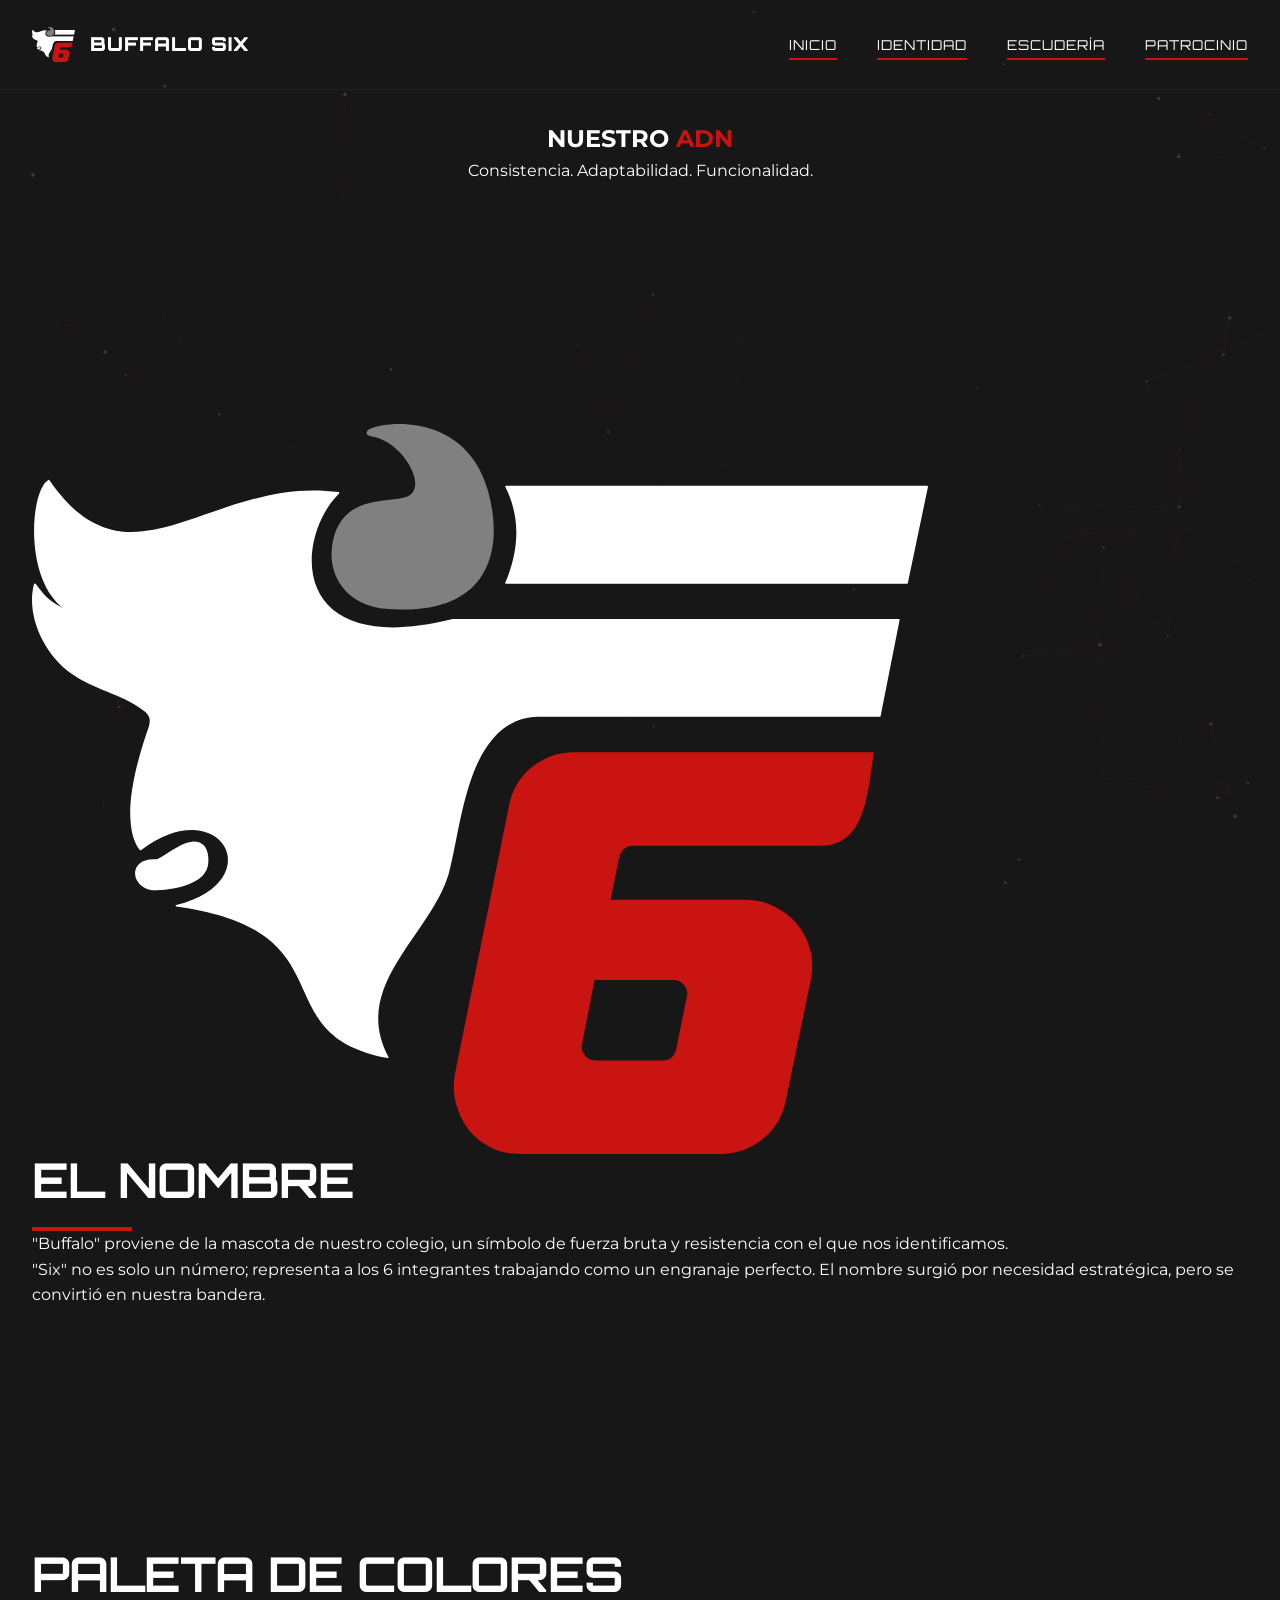
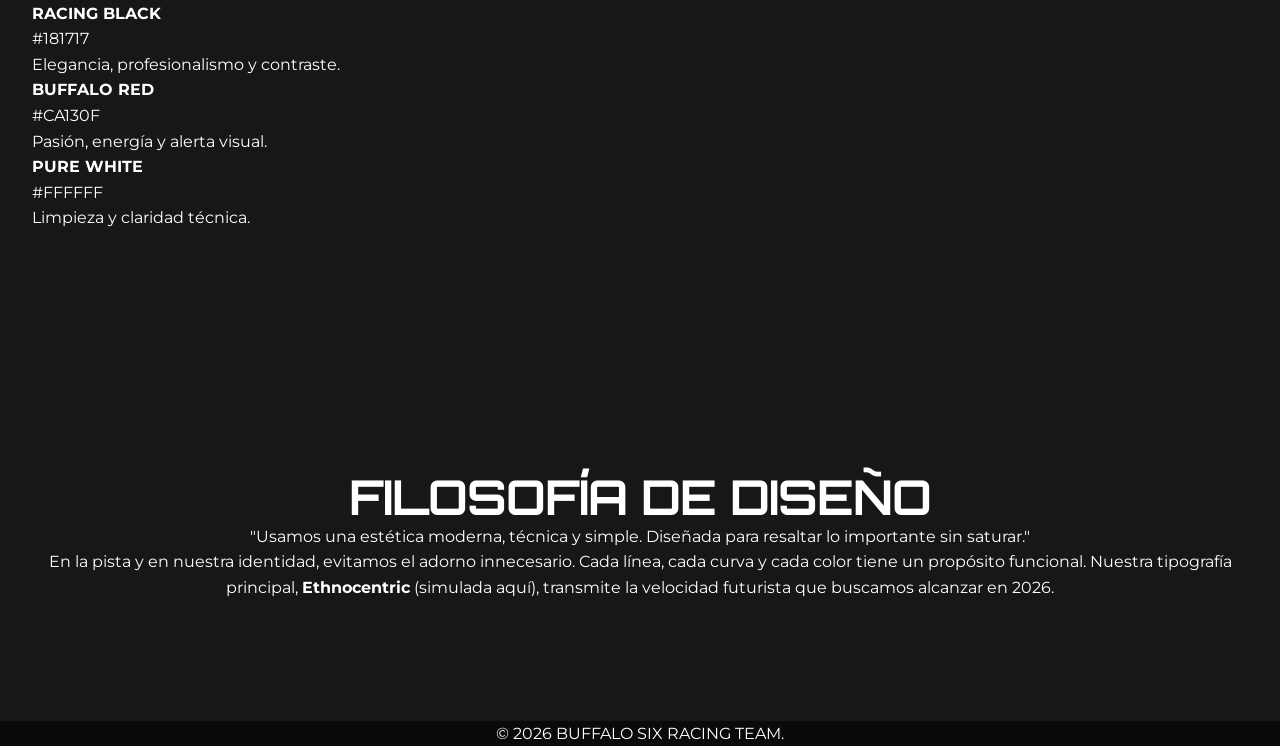
==== identity.html @ 0b45750f "Create identity.html for Buffalo Six team page Add identity.html with layout and content for the Buf" ====
<!DOCTYPE html>
<html lang="es">
<head>
    <meta charset="UTF-8">
    <meta name="viewport" content="width=device-width, initial-scale=1.0, maximum-scale=5.0, user-scalable=yes">
    <meta http-equiv="X-UA-Compatible" content="IE=edge">
    <title>Identidad | Buffalo Six</title>
    <link rel="icon" type="image/svg+xml" href="Logo B6 Blanco Sin Fondo.svg">
    <link href="https://fonts.googleapis.com/css2?family=Montserrat:wght@300;400;600;700&family=Orbitron:wght@400;700;900&display=swap" rel="stylesheet">
    <link rel="stylesheet" href="style.css">
</head>
<body class="subpage">

    <canvas id="bg-canvas"></canvas>
    <div class="global-overlay"></div>

    <nav class="navbar" id="navbar">
        <div class="container nav-container">
            <a href="index.html" class="brand-logo">
                <img src="Logo B6 Blanco Sin Fondo.svg" alt="Logo" class="nav-img">
                <span class="brand-text">BUFFALO SIX</span>
            </a>
            <div class="nav-right">
                <ul class="nav-menu">
                    <li class="nav-item"><a href="index.html" class="nav-link">INICIO</a></li>
                    <li class="nav-item"><a href="identity.html" class="nav-link active">IDENTIDAD</a></li>
                    <li class="nav-item"><a href="index.html#team" class="nav-link">ESCUDERÍA</a></li>
                    <li class="nav-item"><a href="index.html#sponsors" class="nav-link">PATROCINIO</a></li>
                </ul>
                <div class="hamburger" id="hamburger">
                    <span class="line line-1"></span>
                    <span class="line line-2"></span>
                    <span class="line line-3"></span>
                </div>
            </div>
        </div>
    </nav>
    
    <!-- Mobile Menu duplicate for subpage -->
    <div class="mobile-nav-overlay" id="mobile-nav">
        <div class="mobile-nav-content">
            <a href="index.html" class="mobile-link">INICIO</a>
            <a href="identity.html" class="mobile-link">IDENTIDAD</a>
            <a href="index.html#team" class="mobile-link">ESCUDERÍA</a>
        </div>
        <div class="mobile-nav-bg"></div>
    </div>

    <main>
        <section class="section header-subpage">
            <div class="container center">
                <h1 class="page-title" data-reveal="fade-down">NUESTRO <span class="text-red">ADN</span></h1>
                <p class="page-subtitle" data-reveal="fade-up">Consistencia. Adaptabilidad. Funcionalidad.</p>
            </div>
        </section>

        <section class="section">
            <div class="container">
                <div class="split-layout reverse-mobile">
                    <div class="visual-col center-content" data-reveal="zoom-in">
                        <img src="Logo B6 Blanco Sin Fondo.svg" alt="Logo Big" class="identity-hero-logo">
                    </div>
                    <div class="text-col" data-reveal="fade-left">
                        <h2 class="section-title">EL NOMBRE</h2>
                        <div class="title-bar"></div>
                        <p>"Buffalo" proviene de la mascota de nuestro colegio, un símbolo de fuerza bruta y resistencia con el que nos identificamos.</p>
                        <p>"Six" no es solo un número; representa a los 6 integrantes trabajando como un engranaje perfecto. El nombre surgió por necesidad estratégica, pero se convirtió en nuestra bandera.</p>
                    </div>
                </div>
            </div>
        </section>

        <section class="section color-section">
            <div class="container">
                <h2 class="section-title center" data-reveal="fade-up">PALETA DE COLORES</h2>
                <div class="color-grid">
                    <div class="color-card black" data-reveal="fade-up">
                        <div class="color-swatch" style="background: #181717;"></div>
                        <div class="color-info">
                            <h4>RACING BLACK</h4>
                            <span>#181717</span>
                            <p>Elegancia, profesionalismo y contraste.</p>
                        </div>
                    </div>
                    <div class="color-card red" data-reveal="fade-up" data-delay="100">
                        <div class="color-swatch" style="background: #CA130F;"></div>
                        <div class="color-info">
                            <h4>BUFFALO RED</h4>
                            <span>#CA130F</span>
                            <p>Pasión, energía y alerta visual.</p>
                        </div>
                    </div>
                    <div class="color-card white" data-reveal="fade-up" data-delay="200">
                        <div class="color-swatch" style="background: #FFFFFF;"></div>
                        <div class="color-info">
                            <h4>PURE WHITE</h4>
                            <span>#FFFFFF</span>
                            <p>Limpieza y claridad técnica.</p>
                        </div>
                    </div>
                </div>
            </div>
        </section>

        <section class="section philosophy-section">
            <div class="container center">
                <h2 class="section-title">FILOSOFÍA DE DISEÑO</h2>
                <div class="philosophy-box" data-reveal="fade-up">
                    <p class="quote">"Usamos una estética moderna, técnica y simple. Diseñada para resaltar lo importante sin saturar."</p>
                    <p>En la pista y en nuestra identidad, evitamos el adorno innecesario. Cada línea, cada curva y cada color tiene un propósito funcional. Nuestra tipografía principal, <strong>Ethnocentric</strong> (simulada aquí), transmite la velocidad futurista que buscamos alcanzar en 2026.</p>
                </div>
            </div>
        </section>

        <footer class="footer">
            <div class="container center">
                <p class="copyright">&copy; 2026 BUFFALO SIX RACING TEAM.</p>
            </div>
        </footer>
    </main>
    <script src="script.js"></script>
</body>
</html>
---- style.css ----
/* ==========================================================================
   1. VARIABLES & CONFIGURACIÓN
   ========================================================================== */
:root {
    /* Paleta de Colores Oficial Buffalo Six */
    --color-black: #181717;      /* Racing Black */
    --color-red: #CA130F;        /* Buffalo Red */
    --color-white: #FFFFFF;      /* White */
    --color-light-gray: #CCCCCC; /* Light Gray */
    --color-mid-gray: #808080;   /* Gray */
    --color-dark-gray: #373737;  /* Dark Gray */
    --color-overlay: rgba(24, 23, 23, 0.92);

    /* Paleta Extendida (Efectos) */
    --color-red-dim: rgba(202, 19, 15, 0.2);
    --color-red-glow: rgba(202, 19, 15, 0.6);
    --gradient-hero: linear-gradient(135deg, var(--color-black) 0%, #0a0a0a 100%);
    
    /* Tipografías */
    /* Orbitron simula Ethnocentric para titulos */
    --font-display: 'Orbitron', sans-serif; 
    /* Montserrat simula Formula 1 para cuerpo */
    --font-body: 'Montserrat', sans-serif;

    /* Dimensiones */
    --nav-height: 90px;
    --container-width: 1400px;
    
    /* Transiciones */
    --ease-out-expo: cubic-bezier(0.19, 1, 0.22, 1);
    --anim-fast: 0.3s;
    --anim-med: 0.6s;
    --anim-slow: 1s;
}

/* ==========================================================================
   2. RESET & BASE
   ========================================================================== */
*, *::before, *::after {
    margin: 0;
    padding: 0;
    box-sizing: border-box;
}

html {
    scroll-behavior: smooth;
    font-size: 16px;
    overflow-x: hidden;
}

body {
    background-color: var(--color-black);
    color: var(--color-white);
    font-family: var(--font-body);
    line-height: 1.6;
    -webkit-font-smoothing: antialiased;
    -moz-osx-font-smoothing: grayscale;
    overflow-x: hidden;
}

body.loading {
    overflow: hidden; /* Evitar scroll durante carga */
}

a {
    text-decoration: none;
    color: inherit;
    transition: color var(--anim-fast) ease;
}

ul {
    list-style: none;
}

img, svg {
    display: block;
    max-width: 100%;
}

/* Scrollbar Personalizado */
::-webkit-scrollbar {
    width: 8px;
}

::-webkit-scrollbar-track {
    background: var(--color-black);
}

::-webkit-scrollbar-thumb {
    background: var(--color-dark-gray);
    border-radius: 4px;
}

::-webkit-scrollbar-thumb:hover {
    background: var(--color-red);
}

/* ==========================================================================
   3. UTILITIES
   ========================================================================== */
.container {
    max-width: var(--container-width);
    margin: 0 auto;
    padding: 0 2rem;
    position: relative;
    z-index: 2;
}

.text-red { color: var(--color-red); }
.center { text-align: center; }

.section {
    padding: 120px 0;
    position: relative;
}

.section-header {
    margin-bottom: 80px;
    position: relative;
}

.section-title {
    font-family: var(--font-display);
    font-size: 3rem;
    text-transform: uppercase;
    font-weight: 700;
    letter-spacing: -1px;
    line-height: 1.1;
    display: inline-block;
}

.title-bar {
    width: 100px;
    height: 4px;
    background: var(--color-red);
    margin-top: 20px;
}

.center .title-bar {
    margin: 20px auto 0;
}

/* Canvas Background */
#bg-canvas {
    position: fixed;
    top: 0;
    left: 0;
    width: 100%;
    height: 100%;
    z-index: 0;
    pointer-events: none;
    opacity: 0.3;
}

.global-overlay {
    position: fixed;
    top: 0;
    left: 0;
    width: 100%;
    height: 100%;
    background-image: radial-gradient(var(--color-dark-gray) 1px, transparent 1px);
    background-size: 40px 40px;
    opacity: 0.05;
    z-index: 1;
    pointer-events: none;
}

/* ==========================================================================
   4. COMPONENTES UI (Botones, Inputs)
   ========================================================================== */
.btn {
    display: inline-flex;
    align-items: center;
    justify-content: center;
    padding: 16px 32px;
    font-family: var(--font-display);
    font-weight: 600;
    text-transform: uppercase;
    letter-spacing: 1px;
    font-size: 0.9rem;
    position: relative;
    overflow: hidden;
    cursor: pointer;
    transition: all var(--anim-fast) ease;
    gap: 10px;
}

/* Botón Primario */
.btn-primary {
    background-color: var(--color-red);
    color: var(--color-white);
    border: 1px solid var(--color-red);
    /* Clip path para esquinas cortadas tecnológicas */
    clip-path: polygon(10px 0, 100% 0, 100% calc(100% - 10px), calc(100% - 10px) 100%, 0 100%, 0 10px);
}

.btn-primary::before {
    content: '';
    position: absolute;
    top: 0;
    left: -100%;
    width: 100%;
    height: 100%;
    background: linear-gradient(90deg, transparent, rgba(255,255,255,0.2), transparent);
    transition: left 0.6s ease;
}

.btn-primary:hover::before {
    left: 100%;
}

.btn-primary:hover {
    box-shadow: 0 0 20px var(--color-red-glow);
    transform: translateY(-2px);
}

/* Botón Outline */
.btn-outline {
    background-color: transparent;
    color: var(--color-white);
    border: 1px solid var(--color-white);
    clip-path: polygon(10px 0, 100% 0, 100% calc(100% - 10px), calc(100% - 10px) 100%, 0 100%, 0 10px);
}

.btn-outline:hover {
    background-color: var(--color-white);
    color: var(--color-black);
}

/* ==========================================================================
   5. PRELOADER
   ========================================================================== */
#preloader {
    position: fixed;
    top: 0;
    left: 0;
    width: 100%;
    height: 100%;
    background-color: var(--color-black);
    z-index: 9999;
    display: flex;
    justify-content: center;
    align-items: center;
    transition: opacity 0.8s ease, visibility 0.8s;
}

.loader-content {
    text-align: center;
    width: 300px;
}

.loader-logo {
    width: 80px;
    margin: 0 auto 30px;
    animation: pulse 2s infinite;
}

.progress-bar {
    width: 100%;
    height: 2px;
    background-color: var(--color-dark-gray);
    position: relative;
    overflow: hidden;
}

.progress-fill {
    position: absolute;
    top: 0;
    left: 0;
    height: 100%;
    width: 0%;
    background-color: var(--color-red);
    transition: width 0.1s linear;
}

.loader-text {
    font-family: var(--font-display);
    font-size: 0.8rem;
    color: var(--color-mid-gray);
    margin-top: 15px;
    letter-spacing: 2px;
}

/* ==========================================================================
   6. NAVBAR
   ========================================================================== */
.navbar {
    position: fixed;
    top: 0;
    left: 0;
    width: 100%;
    height: var(--nav-height);
    z-index: 1000;
    transition: all 0.4s var(--ease-out-expo);
    border-bottom: 1px solid rgba(255,255,255,0.05);
}

.navbar.scrolled {
    background-color: rgba(24, 23, 23, 0.9);
    backdrop-filter: blur(12px);
    border-bottom: 1px solid var(--color-dark-gray);
    height: 70px;
}

.nav-container {
    display: flex;
    justify-content: space-between;
    align-items: center;
    height: 100%;
}

.brand-logo {
    display: flex;
    align-items: center;
    gap: 15px;
}

.nav-img {
    height: 35px;
    width: auto;
}

.brand-text {
    font-family: var(--font-display);
    font-weight: 900;
    font-size: 1.2rem;
    letter-spacing: 1px;
    color: var(--color-white);
}

.nav-menu {
    display: flex;
    gap: 40px;
}

.nav-link {
    font-family: var(--font-display);
    font-size: 0.85rem;
    color: var(--color-light-gray);
    position: relative;
    padding: 5px 0;
    letter-spacing: 1px;
}

.nav-link::after {
    content: '';
    position: absolute;
    bottom: -2px;
    left: 0;
    width: 0;
    height: 2px;
    background-color: var(--color-red);
    transition: width 0.3s ease;
}

.nav-link:hover, .nav-link.active {
    color: var(--color-white);
}

.nav-link:hover::after, .nav-link.active::after {
    width: 100%;
}

/* Hamburger Menu */
.hamburger {
    display: none;
    cursor: pointer;
    width: 30px;
    height: 20px;
    position: relative;
    z-index: 1002;
}

.hamburger .line {
    position: absolute;
    width: 100%;
    height: 2px;
    background-color: var(--color-white);
    transition: all 0.3s ease;
}

.line-1 { top: 0; }
.line-2 { top: 50%; transform: translateY(-50%); }
.line-3 { bottom: 0; }

.hamburger.active .line-1 { transform: rotate(45deg); top: 9px; }
.hamburger.active .line-2 { opacity: 0; }
.hamburger.active .line-3 { transform: rotate(-45deg); bottom: 9px; }

/* ==========================================================================
   7. HERO SECTION
   ========================================================================== */
.hero-section {
    min-height: 100vh;
    display: flex;
    align-items: center;
    justify-content: center;
    padding-top: var(--nav-height);
    overflow: hidden;
}

.hero-container {
    display: flex;
    align-items: center;
    justify-content: space-between;
}

.hero-content {
    flex: 1;
    z-index: 3;
}

.season-tag {
    display: inline-block;
    padding: 6px 12px;
    background: rgba(255,255,255,0.1);
    border: 1px solid var(--color-dark-gray);
    font-family: var(--font-display);
    font-size: 0.8rem;
    color: var(--color-red);
    margin-bottom: 25px;
    border-radius: 2px;
}

.hero-title {
    font-family: var(--font-display);
    font-size: 5.5rem;
    line-height: 0.9;
    font-weight: 900;
    margin-bottom: 30px;
    display: flex;
    flex-direction: column;
}

.hero-title .line-1 {
    color: var(--color-white);
    /* Texto hueco opcional para estilo */
    -webkit-text-fill-color: transparent;
    -webkit-text-stroke-width: 2px;
    -webkit-text-stroke-color: var(--color-white);
}

.hero-title .line-2 {
    color: var(--color-red);
}

.hero-subtitle {
    font-size: 1.2rem;
    color: var(--color-light-gray);
    max-width: 550px;
    margin-bottom: 40px;
    border-left: 3px solid var(--color-dark-gray);
    padding-left: 20px;
}

.hero-visual {
    flex: 1;
    position: relative;
    display: flex;
    justify-content: center;
    align-items: center;
    height: 500px;
}

/* Abstract Tech Shapes */
.tech-circle {
    position: absolute;
    border-radius: 50%;
    border: 1px solid var(--color-dark-gray);
}

.tech-circle.outer {
    width: 400px;
    height: 400px;
    border-top-color: var(--color-red);
    animation: spin 20s linear infinite;
}

.tech-circle.inner {
    width: 250px;
    height: 250px;
    border: 2px dashed var(--color-mid-gray);
    animation: spin-reverse 15s linear infinite;
}

/* Scroll Indicator */
.scroll-indicator {
    position: absolute;
    bottom: 40px;
    left: 50%;
    transform: translateX(-50%);
    display: flex;
    flex-direction: column;
    align-items: center;
    gap: 10px;
    z-index: 3;
}

.mouse {
    width: 26px;
    height: 40px;
    border: 2px solid var(--color-light-gray);
    border-radius: 15px;
    position: relative;
}

.wheel {
    position: absolute;
    top: 6px;
    left: 50%;
    transform: translateX(-50%);
    width: 4px;
    height: 6px;
    background-color: var(--color-red);
    border-radius: 2px;
    animation: scroll-wheel 2s infinite;
}

.scroll-text {
    font-family: var(--font-display);
    font-size: 0.7rem;
    letter-spacing: 2px;
    opacity: 0.7;
}

/* ==========================================================================
   8. MARQUEE INFINITO
   ========================================================================== */
.marquee-container {
    background-color: var(--color-red);
    padding: 15px 0;
    overflow: hidden;
    position: relative;
    z-index: 5;
    transform: skewY(-2deg);
    margin: -50px 0 50px 0;
    border-top: 2px solid var(--color-white);
    border-bottom: 2px solid var(--color-white);
}

.marquee-content {
    display: flex;
    gap: 50px;
    white-space: nowrap;
    animation: marquee 20s linear infinite;
}

.marquee-content span {
    font-family: var(--font-display);
    font-weight: 900;
    font-size: 1.5rem;
    color: var(--color-white);
    text-transform: uppercase;
}

.separator {
    color: var(--color-black) !important;
}

/* ==========================================================================
   9. IDENTITY SECTION
   ========================================================================== */
.identity-section {
    background: linear-gradient(to bottom, var(--color-black), #121212);
}

.identity-grid {
    display: grid;
    grid-template-columns: repeat(3, 1fr);
    gap: 40px;
    margin-bottom: 100px;
}

.identity-card {
    background: rgba(55, 55, 55, 0.3);
    border: 1px solid rgba(255,255,255,0.05);
    padding: 40px 30px;
    transition: all 0.4s ease;
    position: relative;
    overflow: hidden;
}

.identity-card::before {
    content: '';
    position: absolute;
    top: 0;
    left: 0;
    width: 3px;
    height: 0;
    background-color: var(--color-red);
    transition: height 0.4s ease;
}

.identity-card:hover {
    transform: translateY(-10px);
    background: rgba(55, 55, 55, 0.5);
}

.identity-card:hover::before {
    height: 100%;
}

.card-icon {
    width: 50px;
    height: 50px;
    margin-bottom: 25px;
    color: var(--color-red);
}

.identity-card h3 {
    font-family: var(--font-display);
    font-size: 1.2rem;
    margin-bottom: 15px;
    color: var(--color-white);
}

.identity-card p {
    color: var(--color-light-gray);
    font-size: 0.95rem;
}

/* Showcase Elements */
.brand-elements-showcase {
    display: grid;
    grid-template-columns: 1fr 1fr 1fr;
    gap: 20px;
    align-items: center;
    border-top: 1px solid var(--color-dark-gray);
    padding-top: 60px;
}

.element-pattern {
    height: 100px;
    background-image: radial-gradient(var(--color-mid-gray) 2px, transparent 2px);
    background-size: 10px 10px;
    opacity: 0.3;
}

.element-arrows {
    display: flex;
    justify-content: center;
    gap: 10px;
}

.arrow-shape {
    width: 40px;
    height: 40px;
    background-color: var(--color-red);
    clip-path: polygon(0 20%, 60% 20%, 60% 0, 100% 50%, 60% 100%, 60% 80%, 0 80%);
}

.element-logo img {
    height: 80px;
    margin: 0 auto;
    opacity: 0.8;
}

/* ==========================================================================
   10. TECH SECTION
   ========================================================================== */
.tech-section {
    background-color: #0F0F0F;
    position: relative;
    overflow: hidden;
}

.tech-bg-overlay {
    position: absolute;
    top: 0;
    right: 0;
    width: 50%;
    height: 100%;
    background: repeating-linear-gradient(45deg, rgba(55,55,55,0.1) 0, rgba(55,55,55,0.1) 1px, transparent 0, transparent 10px);
    z-index: 1;
}

.tech-layout {
    display: grid;
    grid-template-columns: 1fr 1fr;
    gap: 80px;
    align-items: center;
    position: relative;
    z-index: 2;
}

.tech-specs {
    margin-top: 40px;
    margin-bottom: 40px;
}

.tech-specs li {
    margin-bottom: 25px;
}

.spec-label {
    font-family: var(--font-display);
    font-size: 0.9rem;
    display: block;
    margin-bottom: 8px;
    color: var(--color-light-gray);
}

.spec-bar {
    width: 100%;
    height: 6px;
    background-color: var(--color-dark-gray);
    position: relative;
}

.spec-bar .fill {
    height: 100%;
    background-color: var(--color-red);
    box-shadow: 0 0 10px var(--color-red-glow);
    position: relative;
}

.tech-quote {
    font-style: italic;
    color: var(--color-mid-gray);
    border-left: 2px solid var(--color-red);
    padding-left: 15px;
}

/* Hologram Visual */
.hologram-container {
    width: 100%;
    height: 400px;
    position: relative;
    display: flex;
    justify-content: center;
    align-items: center;
}

.hologram-circle {
    width: 300px;
    height: 300px;
    border: 1px solid var(--color-red);
    border-radius: 50%;
    position: absolute;
    animation: pulse-glow 3s infinite;
}

.hologram-text {
    text-align: center;
    font-family: var(--font-display);
    color: var(--color-red);
    z-index: 2;
    background: rgba(0,0,0,0.8);
    padding: 10px;
}

/* ==========================================================================
   11. TEAM SECTION
   ========================================================================== */
.team-section {
    background-color: var(--color-black);
}

.team-grid {
    display: grid;
    grid-template-columns: repeat(auto-fill, minmax(300px, 1fr));
    gap: 30px;
}

.member-card {
    background-color: #1e1e1e;
    overflow: hidden;
    position: relative;
    border-bottom: 2px solid transparent;
    transition: all 0.4s ease;
}

.member-card:hover {
    border-bottom-color: var(--color-red);
    transform: translateY(-5px);
}

.member-image-placeholder {
    height: 320px;
    background: linear-gradient(to top, #1e1e1e, #2a2a2a);
    display: flex;
    justify-content: center;
    align-items: center;
    position: relative;
}

.member-image-placeholder::after {
    content: '';
    position: absolute;
    bottom: 0;
    left: 0;
    width: 100%;
    height: 50%;
    background: linear-gradient(to top, #1e1e1e, transparent);
}

.initials {
    font-family: var(--font-display);
    font-size: 5rem;
    font-weight: 900;
    color: rgba(255,255,255,0.05);
    user-select: none;
}

.member-info {
    padding: 20px 25px 30px;
}

.member-role {
    font-size: 0.75rem;
    color: var(--color-red);
    font-family: var(--font-display);
    letter-spacing: 1px;
    display: block;
    margin-bottom: 10px;
}

.member-name {
    font-family: var(--font-display);
    font-size: 1.5rem;
    line-height: 1.2;
    color: var(--color-white);
    margin-bottom: 15px;
}

.member-divider {
    width: 30px;
    height: 2px;
    background-color: var(--color-dark-gray);
    transition: width 0.3s ease;
}

.member-card:hover .member-divider {
    width: 100%;
    background-color: var(--color-red);
}

/* ==========================================================================
   12. SOCIAL SECTION (Botones Reales)
   ========================================================================== */
.social-section {
    padding: 80px 0;
    background: radial-gradient(circle at center, #222 0%, var(--color-black) 100%);
    text-align: center;
}

.social-title {
    font-family: var(--font-display);
    font-size: 2rem;
    margin-bottom: 10px;
}

.social-subtitle {
    color: var(--color-mid-gray);
    margin-bottom: 40px;
}

.social-buttons {
    display: flex;
    justify-content: center;
    gap: 20px;
    flex-wrap: wrap;
}

.social-btn {
    display: flex;
    align-items: center;
    gap: 12px;
    padding: 12px 24px;
    border-radius: 50px;
    background-color: rgba(255,255,255,0.05);
    border: 1px solid rgba(255,255,255,0.1);
    color: var(--color-white);
    font-family: var(--font-body);
    font-weight: 600;
    font-size: 0.9rem;
    transition: all 0.3s ease;
}

.social-icon {
    width: 20px;
    height: 20px;
    fill: currentColor;
}

/* Colores específicos hover */
.instagram:hover { background: #E1306C; border-color: #E1306C; }
.facebook:hover { background: #1877F2; border-color: #1877F2; }
.linkedin:hover { background: #0077B5; border-color: #0077B5; }
.tiktok:hover { background: #000000; border-color: #ffffff; text-shadow: 2px 2px 0px rgba(255,0,0,0.5), -2px -2px 0px rgba(0,255,255,0.5); }

/* ==========================================================================
   13. FOOTER
   ========================================================================== */
.footer {
    background-color: #0a0a0a;
    padding-top: 0;
    position: relative;
}

.footer-top-border {
    height: 2px;
    background: linear-gradient(90deg, var(--color-black), var(--color-red), var(--color-black));
}

.footer-grid {
    display: grid;
    grid-template-columns: 2fr 1fr 1fr 1.5fr;
    gap: 40px;
    padding: 80px 0 60px;
}

.footer-col h4 {
    font-family: var(--font-display);
    font-size: 1rem;
    margin-bottom: 25px;
    color: var(--color-white);
    letter-spacing: 1px;
}

.footer-logo {
    width: 140px;
    margin-bottom: 20px;
}

.footer-mission {
    color: var(--color-mid-gray);
    max-width: 300px;
    font-size: 0.9rem;
}

.links-col ul li {
    margin-bottom: 12px;
}

.links-col ul li a {
    color: var(--color-light-gray);
    font-size: 0.95rem;
}

.links-col ul li a:hover {
    color: var(--color-red);
    padding-left: 5px;
}

.contact-col p {
    color: var(--color-light-gray);
    margin-bottom: 10px;
}

.year-badge {
    display: inline-block;
    margin-top: 20px;
    padding: 5px 10px;
    border: 1px solid var(--color-red);
    color: var(--color-red);
    font-family: var(--font-display);
    font-size: 0.8rem;
}

.stem-logo-wrapper {
    background: var(--color-white);
    padding: 15px;
    border-radius: 4px;
    display: inline-block;
}

.stem-logo-img {
    max-width: 150px;
}

.footer-bottom {
    border-top: 1px solid var(--color-dark-gray);
    padding: 30px 0 40px;
    display: flex;
    justify-content: space-between;
    align-items: center;
    color: var(--color-mid-gray);
    font-size: 0.8rem;
}

/* ==========================================================================
   14. ANIMACIONES KEYFRAMES
   ========================================================================== */
@keyframes spin {
    to { transform: rotate(360deg); }
}

@keyframes spin-reverse {
    to { transform: rotate(-360deg); }
}

@keyframes pulse {
    0% { transform: scale(1); opacity: 1; }
    50% { transform: scale(1.05); opacity: 0.8; }
    100% { transform: scale(1); opacity: 1; }
}

@keyframes scroll-wheel {
    0% { transform: translate(-50%, 0); opacity: 1; }
    100% { transform: translate(-50%, 15px); opacity: 0; }
}

@keyframes marquee {
    0% { transform: translateX(0); }
    100% { transform: translateX(-50%); }
}

@keyframes pulse-glow {
    0% { box-shadow: 0 0 0 0 rgba(202, 19, 15, 0.4); }
    70% { box-shadow: 0 0 0 20px rgba(202, 19, 15, 0); }
    100% { box-shadow: 0 0 0 0 rgba(202, 19, 15, 0); }
}

/* Clases de utilidad para JS Scroll Reveal */
.reveal-active {
    opacity: 1 !important;
    transform: translate(0, 0) !important;
}

[data-reveal] {
    opacity: 0;
    transition: opacity 0.8s var(--ease-out-expo), transform 0.8s var(--ease-out-expo);
}

[data-reveal="fade-up"] { transform: translateY(50px); }
[data-reveal="fade-down"] { transform: translateY(-50px); }
[data-reveal="fade-left"] { transform: translateX(50px); }
[data-reveal="fade-right"] { transform: translateX(-50px); }
[data-reveal="zoom-in"] { transform: scale(0.9); }

/* ==========================================================================
   15. MEDIA QUERIES (Responsive)
   ========================================================================== */
@media (max-width: 1200px) {
    .container { max-width: 960px; }
    .hero-title { font-size: 4rem; }
    .identity-grid { grid-template-columns: repeat(2, 1fr); }
    .footer-grid { grid-template-columns: 1fr 1fr; grid-gap: 50px; }
}

@media (max-width: 992px) {
    .container { max-width: 720px; }
    .nav-menu { display: none; } /* Ocultar menú escritorio */
    .hamburger { display: block; } /* Mostrar hamburguesa */
    
    .hero-container { flex-direction: column; text-align: center; justify-content: center; }
    .hero-subtitle { margin: 0 auto 40px; border-left: none; border-bottom: 3px solid var(--color-dark-gray); padding-left: 0; padding-bottom: 10px; }
    .hero-visual { display: none; } /* Simplificar en tablets vertical */
    .hero-title { font-size: 3.5rem; }
    
    .tech-layout { grid-template-columns: 1fr; }
    .tech-visual { order: -1; margin-bottom: 40px; }
    
    .brand-elements-showcase { grid-template-columns: 1fr; }
}

@media (max-width: 768px) {
    .container { padding: 0 1.5rem; }
    .hero-title { font-size: 2.8rem; }
    .identity-grid { grid-template-columns: 1fr; }
    .footer-grid { grid-template-columns: 1fr; text-align: center; }
    .footer-bottom { flex-direction: column; gap: 15px; }
    .footer-logo { margin: 0 auto 20px; }
    .stem-logo-wrapper { margin-top: 10px; }
    .social-buttons { flex-direction: column; width: 100%; }
    .social-btn { justify-content: center; }
}

/* Mobile Nav Styles */
.mobile-nav-overlay {
    position: fixed;
    top: 0;
    left: 0;
    width: 100%;
    height: 100vh;
    z-index: 1001;
    pointer-events: none;
    display: flex;
    flex-direction: column;
    justify-content: center;
    align-items: center;
}

.mobile-nav-bg {
    position: absolute;
    top: 0;
    right: 0;
    width: 100%;
    height: 100%;
    background-color: var(--color-black);
    transform: translateX(100%);
    transition: transform 0.5s var(--ease-out-expo);
    z-index: -1;
}

.mobile-nav-content {
    opacity: 0;
    transform: translateY(20px);
    transition: all 0.5s ease;
    display: flex;
    flex-direction: column;
    gap: 30px;
    text-align: center;
}

.mobile-nav-overlay.active {
    pointer-events: auto;
}

.mobile-nav-overlay.active .mobile-nav-bg {
    transform: translateX(0);
}

.mobile-nav-overlay.active .mobile-nav-content {
    opacity: 1;
    transform: translateY(0);
    transition-delay: 0.3s;
}

.mobile-link {
    font-family: var(--font-display);
    font-size: 2rem;
    color: var(--color-white);
    text-transform: uppercase;
}

.mobile-link:hover {
    color: var(--color-red);
}
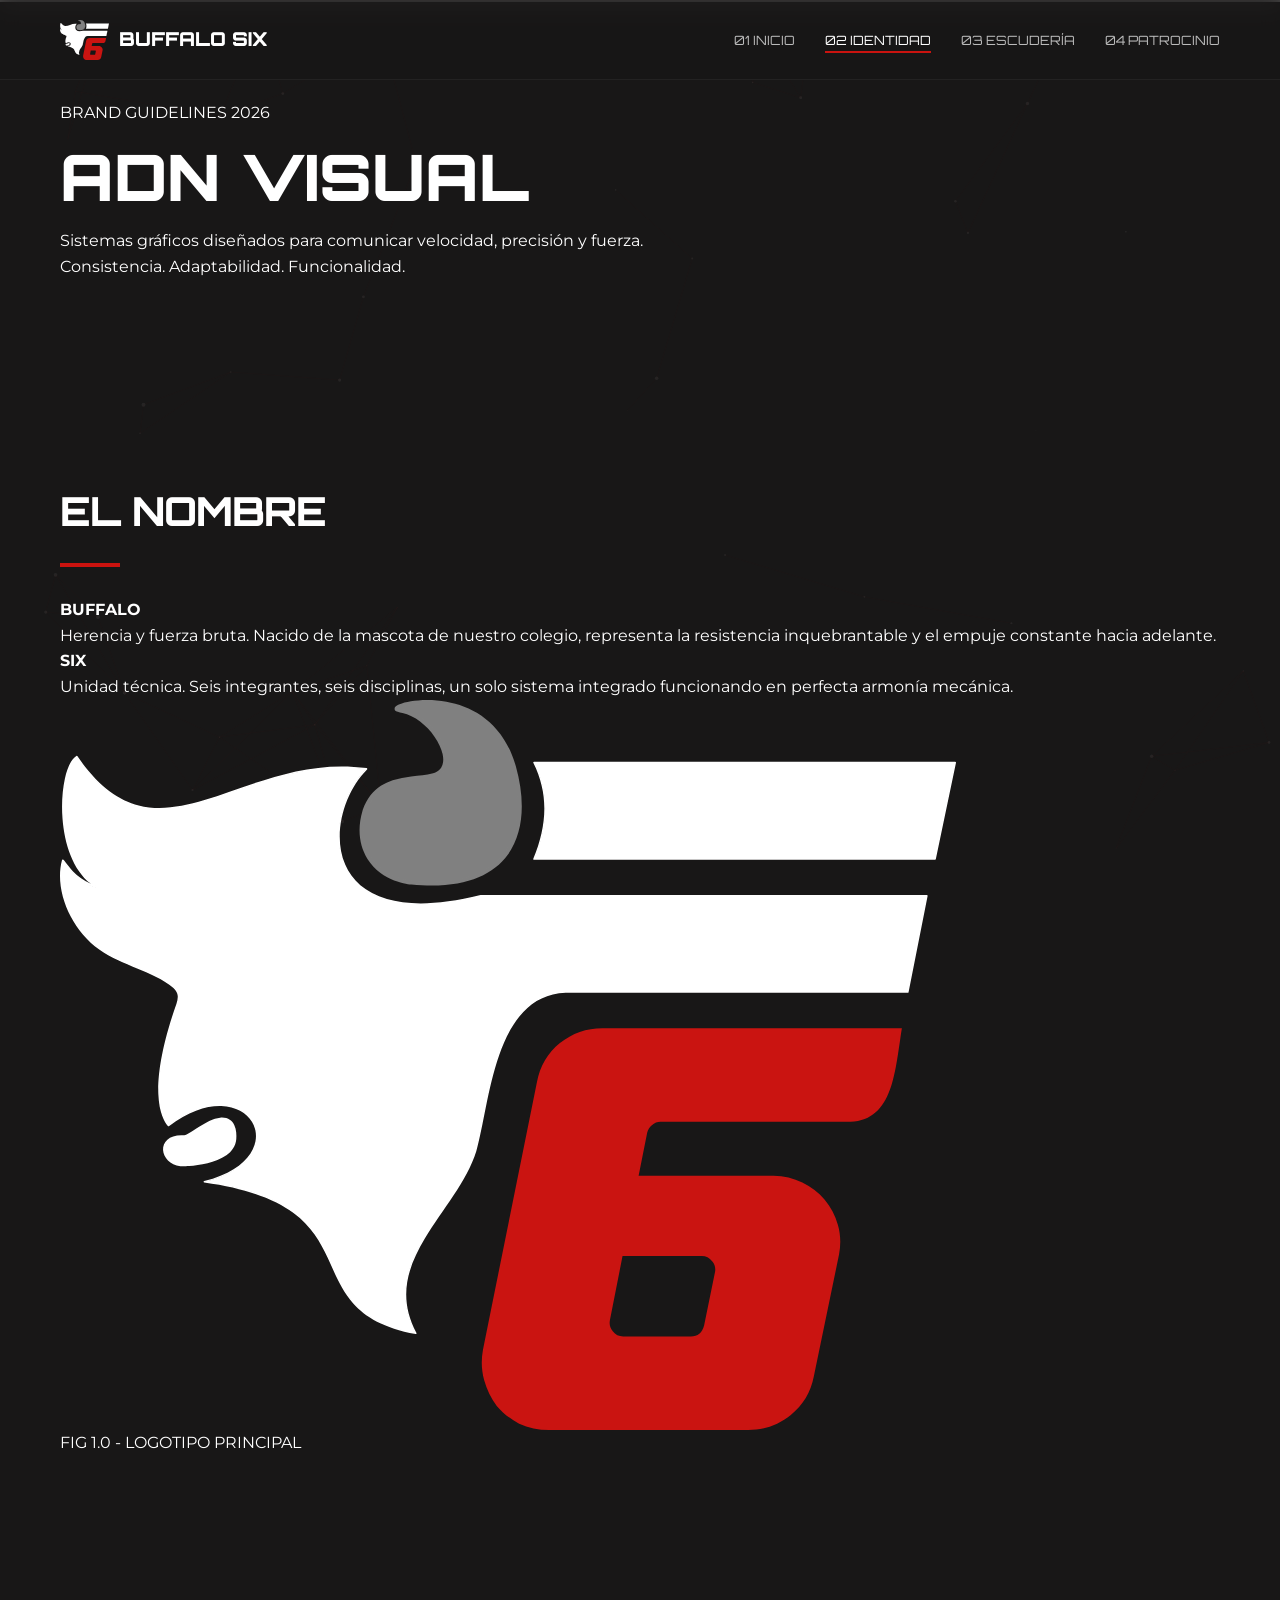
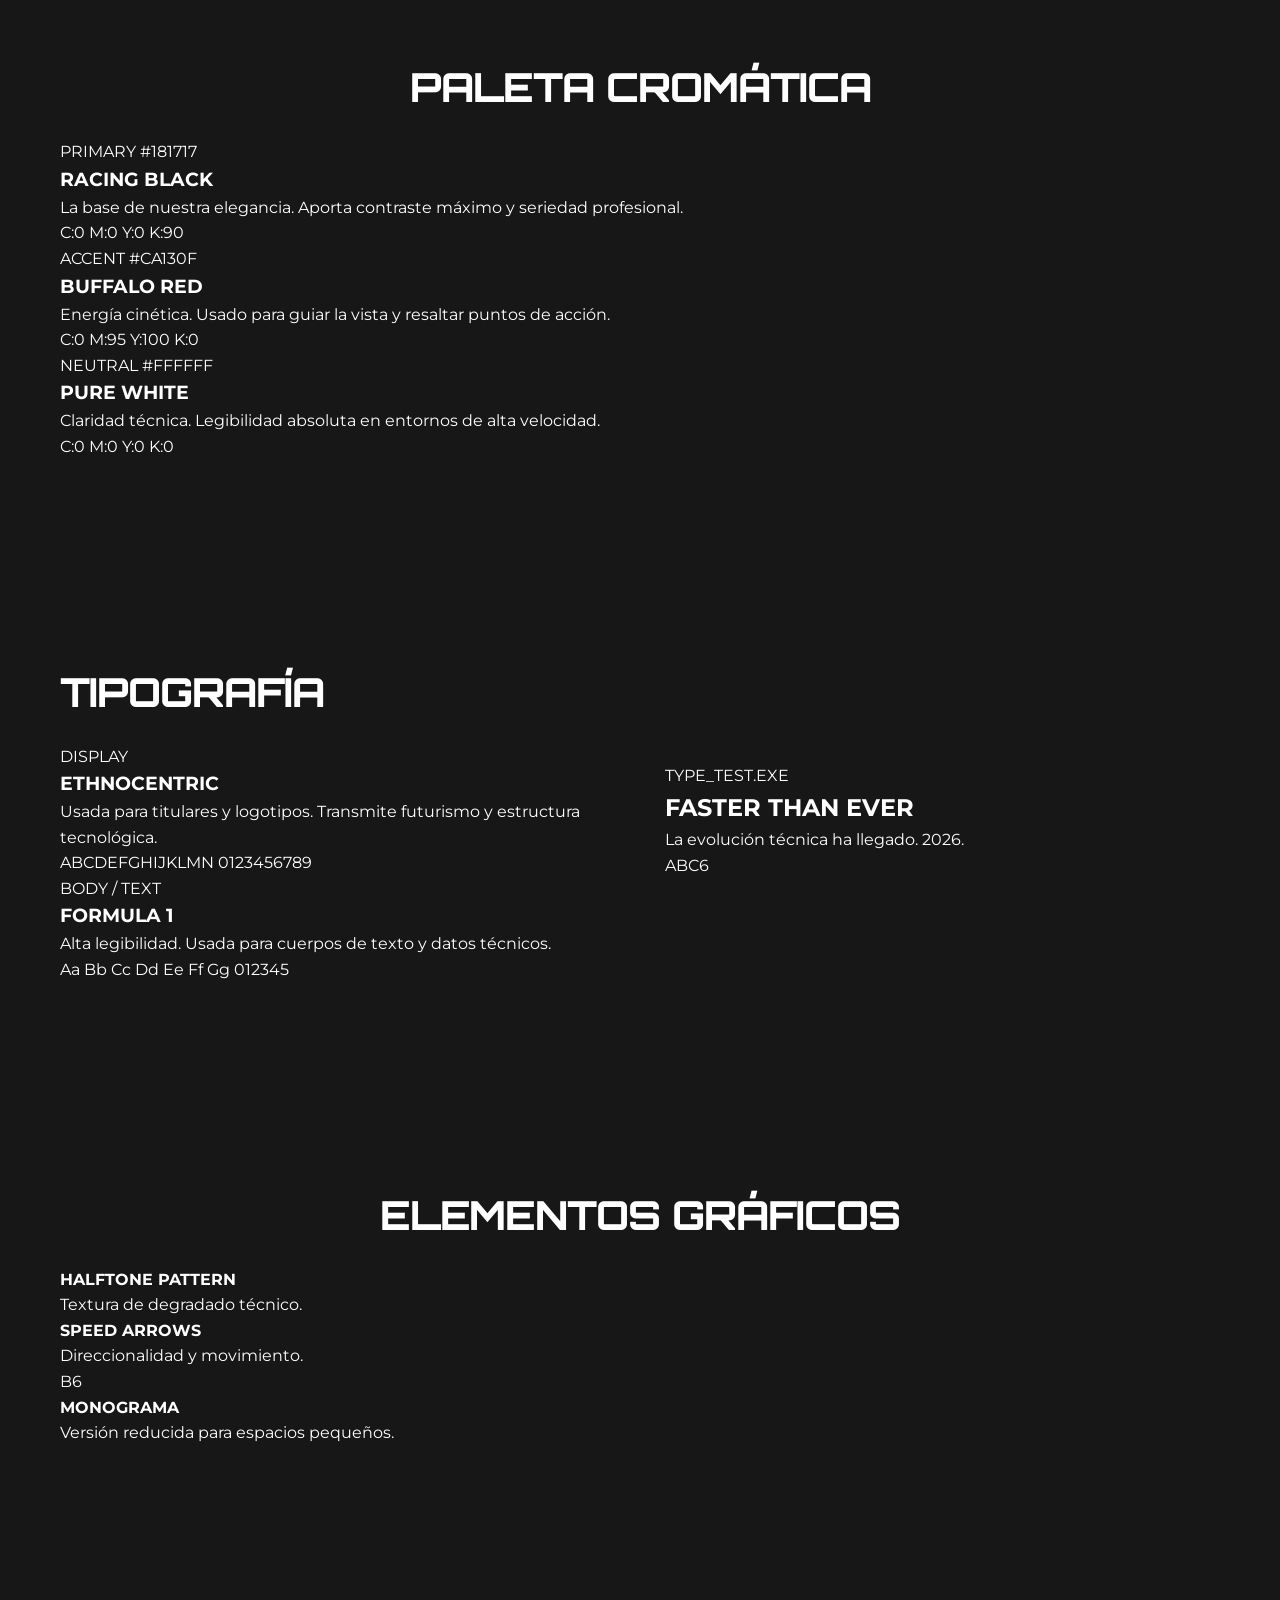
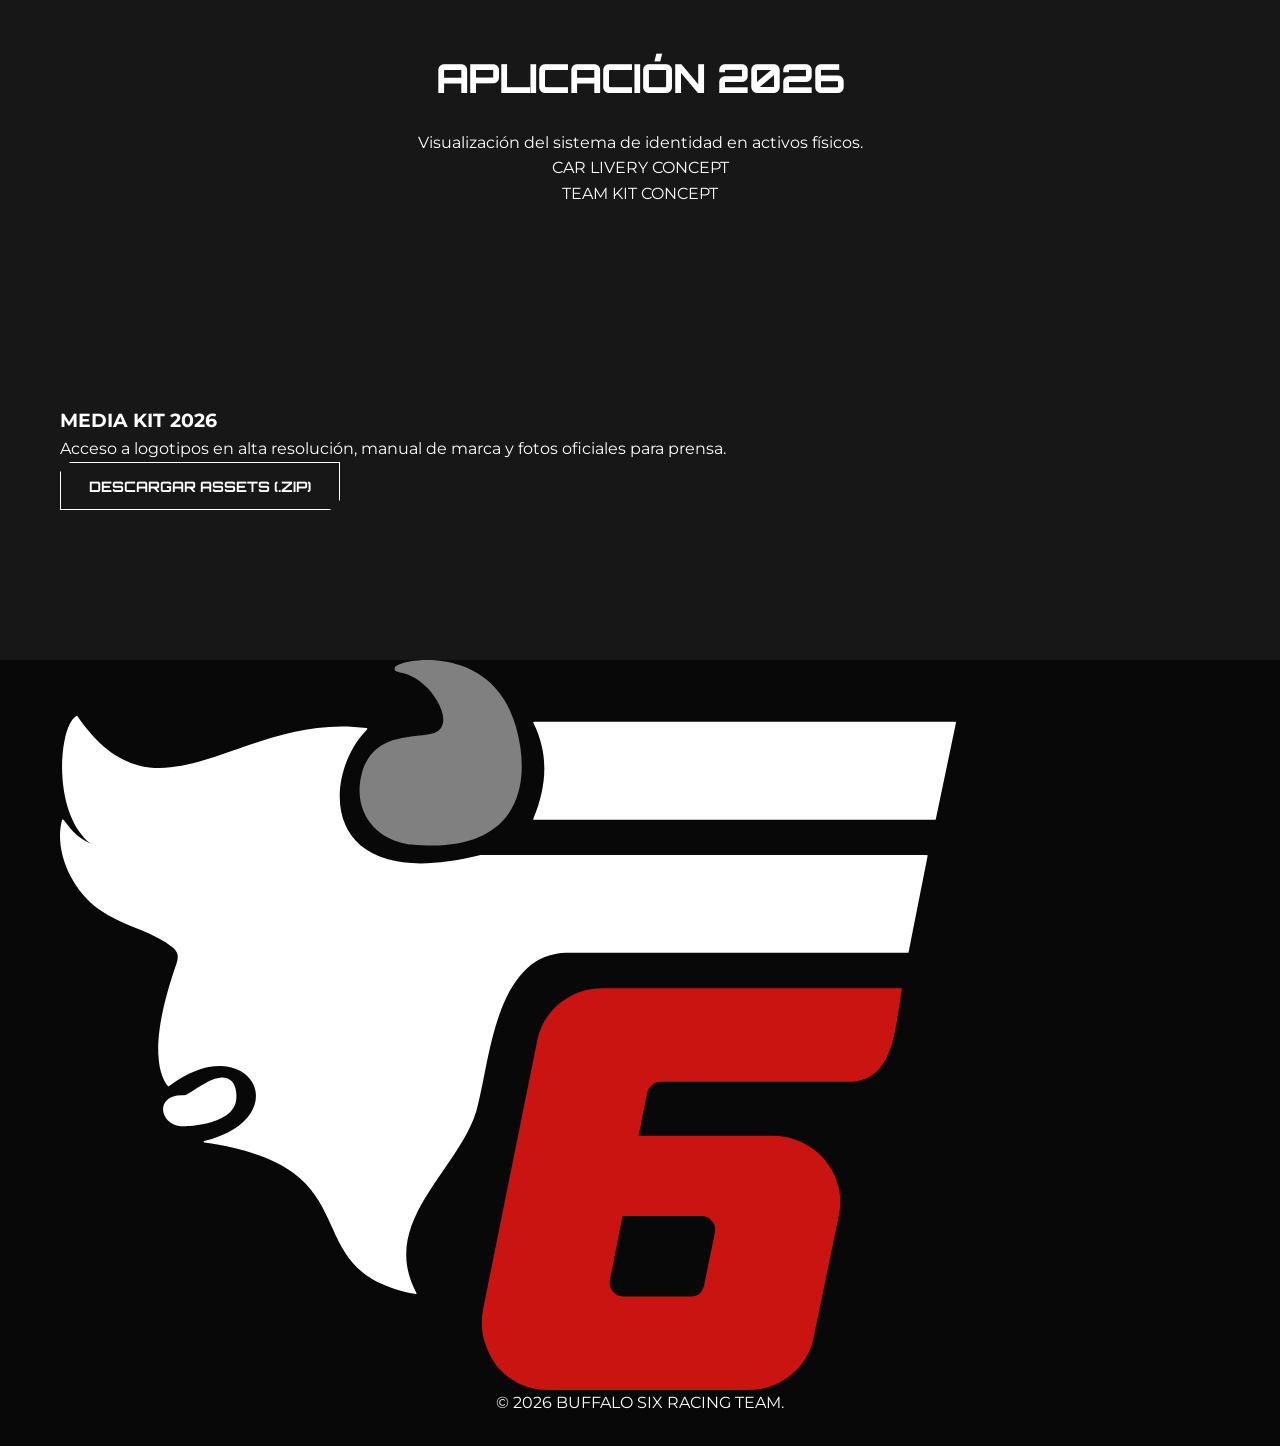
==== commit 3ba78a26: "Update identity.html for branding and layout changes" ====
--- a/identity.html
+++ b/identity.html
@@ -4,120 +4,262 @@
     <meta charset="UTF-8">
     <meta name="viewport" content="width=device-width, initial-scale=1.0, maximum-scale=5.0, user-scalable=yes">
     <meta http-equiv="X-UA-Compatible" content="IE=edge">
-    <title>Identidad | Buffalo Six</title>
+    <title>Identidad Visual | Buffalo Six</title>
     <link rel="icon" type="image/svg+xml" href="Logo B6 Blanco Sin Fondo.svg">
-    <link href="https://fonts.googleapis.com/css2?family=Montserrat:wght@300;400;600;700&family=Orbitron:wght@400;700;900&display=swap" rel="stylesheet">
+    <link href="https://fonts.googleapis.com/css2?family=Montserrat:wght@200;300;400;500;600;700;800&family=Orbitron:wght@400;500;600;700;800;900&family=Share+Tech+Mono&display=swap" rel="stylesheet">
     <link rel="stylesheet" href="style.css">
 </head>
 <body class="subpage">
 
+    <div class="cursor-dot"></div>
+    <div class="cursor-outline"></div>
+
     <canvas id="bg-canvas"></canvas>
-    <div class="global-overlay"></div>
-
+    <div class="grid-lines light">
+        <div class="line"></div>
+        <div class="line"></div>
+        <div class="line"></div>
+    </div>
+
+    <!-- Nav (Same as Index) -->
     <nav class="navbar" id="navbar">
         <div class="container nav-container">
-            <a href="index.html" class="brand-logo">
-                <img src="Logo B6 Blanco Sin Fondo.svg" alt="Logo" class="nav-img">
+            <a href="index.html" class="brand-logo" data-cursor="hover">
+                <img src="Logo B6 Blanco Sin Fondo.svg" alt="Buffalo Six" class="nav-img">
                 <span class="brand-text">BUFFALO SIX</span>
             </a>
             <div class="nav-right">
                 <ul class="nav-menu">
-                    <li class="nav-item"><a href="index.html" class="nav-link">INICIO</a></li>
-                    <li class="nav-item"><a href="identity.html" class="nav-link active">IDENTIDAD</a></li>
-                    <li class="nav-item"><a href="index.html#team" class="nav-link">ESCUDERÍA</a></li>
-                    <li class="nav-item"><a href="index.html#sponsors" class="nav-link">PATROCINIO</a></li>
+                    <li class="nav-item"><a href="index.html" class="nav-link" data-cursor="hover">01 INICIO</a></li>
+                    <li class="nav-item"><a href="identity.html" class="nav-link active" data-cursor="hover">02 IDENTIDAD</a></li>
+                    <li class="nav-item"><a href="index.html#team" class="nav-link" data-cursor="hover">03 ESCUDERÍA</a></li>
+                    <li class="nav-item"><a href="index.html#sponsors" class="nav-link" data-cursor="hover">04 PATROCINIO</a></li>
                 </ul>
-                <div class="hamburger" id="hamburger">
-                    <span class="line line-1"></span>
-                    <span class="line line-2"></span>
-                    <span class="line line-3"></span>
+                <div class="hamburger" id="hamburger" data-cursor="hover">
+                    <div class="hamburger-box"><span class="line line-1"></span><span class="line line-2"></span><span class="line line-3"></span></div>
                 </div>
             </div>
         </div>
     </nav>
-    
-    <!-- Mobile Menu duplicate for subpage -->
+
     <div class="mobile-nav-overlay" id="mobile-nav">
         <div class="mobile-nav-content">
-            <a href="index.html" class="mobile-link">INICIO</a>
-            <a href="identity.html" class="mobile-link">IDENTIDAD</a>
-            <a href="index.html#team" class="mobile-link">ESCUDERÍA</a>
+            <a href="index.html" class="mobile-link">INICIO <span class="arr">→</span></a>
+            <a href="identity.html" class="mobile-link active">IDENTIDAD <span class="arr">→</span></a>
+            <a href="index.html#team" class="mobile-link">ESCUDERÍA <span class="arr">→</span></a>
         </div>
-        <div class="mobile-nav-bg"></div>
     </div>
 
     <main>
-        <section class="section header-subpage">
-            <div class="container center">
-                <h1 class="page-title" data-reveal="fade-down">NUESTRO <span class="text-red">ADN</span></h1>
-                <p class="page-subtitle" data-reveal="fade-up">Consistencia. Adaptabilidad. Funcionalidad.</p>
-            </div>
-        </section>
-
-        <section class="section">
-            <div class="container">
-                <div class="split-layout reverse-mobile">
-                    <div class="visual-col center-content" data-reveal="zoom-in">
-                        <img src="Logo B6 Blanco Sin Fondo.svg" alt="Logo Big" class="identity-hero-logo">
-                    </div>
-                    <div class="text-col" data-reveal="fade-left">
+        <!-- Identity Header -->
+        <header class="section identity-header">
+            <div class="container">
+                <div class="id-head-content">
+                    <span class="page-tag" data-reveal="fade-down">BRAND GUIDELINES 2026</span>
+                    <h1 class="page-title scramble-text" data-reveal="fade-up">ADN VISUAL</h1>
+                    <p class="page-desc" data-reveal="fade-up" data-delay="100">
+                        Sistemas gráficos diseñados para comunicar velocidad, precisión y fuerza.
+                        <br>Consistencia. Adaptabilidad. Funcionalidad.
+                    </p>
+                </div>
+            </div>
+            <div class="header-grid-bg"></div>
+        </header>
+
+        <!-- Concept Section -->
+        <section class="section concept-section">
+            <div class="container">
+                <div class="concept-grid">
+                    <div class="concept-text" data-reveal="fade-right">
                         <h2 class="section-title">EL NOMBRE</h2>
                         <div class="title-bar"></div>
-                        <p>"Buffalo" proviene de la mascota de nuestro colegio, un símbolo de fuerza bruta y resistencia con el que nos identificamos.</p>
-                        <p>"Six" no es solo un número; representa a los 6 integrantes trabajando como un engranaje perfecto. El nombre surgió por necesidad estratégica, pero se convirtió en nuestra bandera.</p>
-                    </div>
-                </div>
-            </div>
-        </section>
-
-        <section class="section color-section">
-            <div class="container">
-                <h2 class="section-title center" data-reveal="fade-up">PALETA DE COLORES</h2>
-                <div class="color-grid">
-                    <div class="color-card black" data-reveal="fade-up">
-                        <div class="color-swatch" style="background: #181717;"></div>
-                        <div class="color-info">
-                            <h4>RACING BLACK</h4>
-                            <span>#181717</span>
-                            <p>Elegancia, profesionalismo y contraste.</p>
-                        </div>
-                    </div>
-                    <div class="color-card red" data-reveal="fade-up" data-delay="100">
-                        <div class="color-swatch" style="background: #CA130F;"></div>
-                        <div class="color-info">
-                            <h4>BUFFALO RED</h4>
-                            <span>#CA130F</span>
-                            <p>Pasión, energía y alerta visual.</p>
-                        </div>
-                    </div>
-                    <div class="color-card white" data-reveal="fade-up" data-delay="200">
-                        <div class="color-swatch" style="background: #FFFFFF;"></div>
-                        <div class="color-info">
-                            <h4>PURE WHITE</h4>
-                            <span>#FFFFFF</span>
-                            <p>Limpieza y claridad técnica.</p>
-                        </div>
-                    </div>
-                </div>
-            </div>
-        </section>
-
-        <section class="section philosophy-section">
+                        <div class="concept-block">
+                            <h4>BUFFALO</h4>
+                            <p>Herencia y fuerza bruta. Nacido de la mascota de nuestro colegio, representa la resistencia inquebrantable y el empuje constante hacia adelante.</p>
+                        </div>
+                        <div class="concept-block">
+                            <h4>SIX</h4>
+                            <p>Unidad técnica. Seis integrantes, seis disciplinas, un solo sistema integrado funcionando en perfecta armonía mecánica.</p>
+                        </div>
+                    </div>
+                    <div class="concept-visual" data-reveal="zoom-in">
+                        <div class="logo-construction">
+                            <img src="Logo B6 Blanco Sin Fondo.svg" alt="Logo Construction" class="main-logo-construct">
+                            <!-- Construction Lines Overlay (CSS) -->
+                            <div class="const-line v-center"></div>
+                            <div class="const-line h-center"></div>
+                            <div class="const-circle"></div>
+                        </div>
+                        <span class="caption">FIG 1.0 - LOGOTIPO PRINCIPAL</span>
+                    </div>
+                </div>
+            </div>
+        </section>
+
+        <!-- Color Palette -->
+        <section class="section palette-section">
+            <div class="container">
+                <h2 class="section-title center" data-reveal="fade-up">PALETA CROMÁTICA</h2>
+                <div class="palette-grid">
+                    <div class="color-swatch-large black" data-reveal="fade-up">
+                        <div class="swatch-header">
+                            <span>PRIMARY</span>
+                            <span class="hex">#181717</span>
+                        </div>
+                        <div class="swatch-body">
+                            <h3>RACING BLACK</h3>
+                            <p>La base de nuestra elegancia. Aporta contraste máximo y seriedad profesional.</p>
+                        </div>
+                        <div class="cmyk-val">C:0 M:0 Y:0 K:90</div>
+                    </div>
+
+                    <div class="color-swatch-large red" data-reveal="fade-up" data-delay="100">
+                        <div class="swatch-header">
+                            <span>ACCENT</span>
+                            <span class="hex">#CA130F</span>
+                        </div>
+                        <div class="swatch-body">
+                            <h3>BUFFALO RED</h3>
+                            <p>Energía cinética. Usado para guiar la vista y resaltar puntos de acción.</p>
+                        </div>
+                        <div class="cmyk-val">C:0 M:95 Y:100 K:0</div>
+                    </div>
+
+                    <div class="color-swatch-large white" data-reveal="fade-up" data-delay="200">
+                        <div class="swatch-header">
+                            <span>NEUTRAL</span>
+                            <span class="hex">#FFFFFF</span>
+                        </div>
+                        <div class="swatch-body">
+                            <h3>PURE WHITE</h3>
+                            <p>Claridad técnica. Legibilidad absoluta en entornos de alta velocidad.</p>
+                        </div>
+                        <div class="cmyk-val">C:0 M:0 Y:0 K:0</div>
+                    </div>
+                </div>
+            </div>
+        </section>
+
+        <!-- Typography Section -->
+        <section class="section typo-section">
+            <div class="container">
+                <div class="split-layout">
+                    <div class="typo-info" data-reveal="fade-right">
+                        <h2 class="section-title">TIPOGRAFÍA</h2>
+                        
+                        <div class="font-block">
+                            <span class="font-tag">DISPLAY</span>
+                            <h3 class="font-name font-primary">ETHNOCENTRIC</h3>
+                            <p>Usada para titulares y logotipos. Transmite futurismo y estructura tecnológica.</p>
+                            <div class="abc">ABCDEFGHIJKLMN 0123456789</div>
+                        </div>
+
+                        <div class="font-block">
+                            <span class="font-tag">BODY / TEXT</span>
+                            <h3 class="font-name font-secondary">FORMULA 1</h3>
+                            <p>Alta legibilidad. Usada para cuerpos de texto y datos técnicos.</p>
+                            <div class="abc font-secondary">Aa Bb Cc Dd Ee Ff Gg 012345</div>
+                        </div>
+                    </div>
+                    
+                    <div class="typo-tester" data-reveal="fade-left">
+                        <div class="tester-window">
+                            <div class="window-head">TYPE_TEST.EXE</div>
+                            <div class="window-body">
+                                <h2 class="scramble-text">FASTER THAN EVER</h2>
+                                <p>La evolución técnica ha llegado. 2026.</p>
+                                <div class="glyph-grid">
+                                    <span>A</span><span>B</span><span>C</span><span>6</span>
+                                </div>
+                            </div>
+                        </div>
+                    </div>
+                </div>
+            </div>
+        </section>
+
+        <!-- Graphic Elements -->
+        <section class="section graphics-section">
+            <div class="container">
+                <h2 class="section-title center">ELEMENTOS GRÁFICOS</h2>
+                <div class="elements-grid">
+                    <div class="element-card" data-reveal="fade-up">
+                        <div class="el-visual pattern-bg"></div>
+                        <h4>HALFTONE PATTERN</h4>
+                        <p>Textura de degradado técnico.</p>
+                    </div>
+                    <div class="element-card" data-reveal="fade-up" data-delay="100">
+                        <div class="el-visual arrow-bg">
+                            <div class="arrow-shape"></div>
+                            <div class="arrow-shape"></div>
+                            <div class="arrow-shape"></div>
+                        </div>
+                        <h4>SPEED ARROWS</h4>
+                        <p>Direccionalidad y movimiento.</p>
+                    </div>
+                    <div class="element-card" data-reveal="fade-up" data-delay="200">
+                        <div class="el-visual logo-bg">
+                            <span class="logo-mark">B6</span>
+                        </div>
+                        <h4>MONOGRAMA</h4>
+                        <p>Versión reducida para espacios pequeños.</p>
+                    </div>
+                </div>
+            </div>
+        </section>
+
+        <!-- Livery/Uniform Preview -->
+        <section class="section livery-section">
             <div class="container center">
-                <h2 class="section-title">FILOSOFÍA DE DISEÑO</h2>
-                <div class="philosophy-box" data-reveal="fade-up">
-                    <p class="quote">"Usamos una estética moderna, técnica y simple. Diseñada para resaltar lo importante sin saturar."</p>
-                    <p>En la pista y en nuestra identidad, evitamos el adorno innecesario. Cada línea, cada curva y cada color tiene un propósito funcional. Nuestra tipografía principal, <strong>Ethnocentric</strong> (simulada aquí), transmite la velocidad futurista que buscamos alcanzar en 2026.</p>
+                <h2 class="section-title">APLICACIÓN 2026</h2>
+                <p class="section-desc">Visualización del sistema de identidad en activos físicos.</p>
+                
+                <div class="livery-showcase" data-reveal="zoom-in">
+                    <div class="livery-card">
+                        <div class="livery-mockup">
+                            <div class="mockup-rect car-rect">
+                                <span class="mockup-label">CAR LIVERY CONCEPT</span>
+                                <div class="car-graphic"></div>
+                            </div>
+                        </div>
+                    </div>
+                    <div class="livery-card">
+                        <div class="livery-mockup">
+                            <div class="mockup-rect kit-rect">
+                                <span class="mockup-label">TEAM KIT CONCEPT</span>
+                                <div class="kit-graphic"></div>
+                            </div>
+                        </div>
+                    </div>
+                </div>
+            </div>
+        </section>
+
+        <!-- Downloads / CTA -->
+        <section class="section downloads-section">
+            <div class="container">
+                <div class="dl-box">
+                    <div class="dl-text">
+                        <h3>MEDIA KIT 2026</h3>
+                        <p>Acceso a logotipos en alta resolución, manual de marca y fotos oficiales para prensa.</p>
+                    </div>
+                    <div class="dl-action">
+                        <button class="btn btn-outline" data-cursor="hover">
+                            <span class="btn-text">DESCARGAR ASSETS (.ZIP)</span>
+                        </button>
+                    </div>
                 </div>
             </div>
         </section>
 
         <footer class="footer">
             <div class="container center">
+                <img src="Logo B6 Blanco Sin Fondo.svg" alt="Footer Logo" class="footer-logo-small">
                 <p class="copyright">&copy; 2026 BUFFALO SIX RACING TEAM.</p>
             </div>
         </footer>
     </main>
+
     <script src="script.js"></script>
 </body>
 </html>
--- a/style.css
+++ b/style.css
@@ -1,1130 +1,347 @@
 /* ==========================================================================
-   1. VARIABLES & CONFIGURACIÓN
+   VARIABLES & CONFIG
    ========================================================================== */
 :root {
-    /* Paleta de Colores Oficial Buffalo Six */
-    --color-black: #181717;      /* Racing Black */
-    --color-red: #CA130F;        /* Buffalo Red */
-    --color-white: #FFFFFF;      /* White */
-    --color-light-gray: #CCCCCC; /* Light Gray */
-    --color-mid-gray: #808080;   /* Gray */
-    --color-dark-gray: #373737;  /* Dark Gray */
-    --color-overlay: rgba(24, 23, 23, 0.92);
-
-    /* Paleta Extendida (Efectos) */
-    --color-red-dim: rgba(202, 19, 15, 0.2);
-    --color-red-glow: rgba(202, 19, 15, 0.6);
-    --gradient-hero: linear-gradient(135deg, var(--color-black) 0%, #0a0a0a 100%);
-    
-    /* Tipografías */
-    /* Orbitron simula Ethnocentric para titulos */
-    --font-display: 'Orbitron', sans-serif; 
-    /* Montserrat simula Formula 1 para cuerpo */
+    --color-black: #181717;
+    --color-red: #CA130F;
+    --color-white: #FFFFFF;
+    --color-gray: #808080;
+    --color-dark: #222222;
+    --font-display: 'Orbitron', sans-serif;
     --font-body: 'Montserrat', sans-serif;
-
-    /* Dimensiones */
-    --nav-height: 90px;
-    --container-width: 1400px;
-    
-    /* Transiciones */
-    --ease-out-expo: cubic-bezier(0.19, 1, 0.22, 1);
-    --anim-fast: 0.3s;
-    --anim-med: 0.6s;
-    --anim-slow: 1s;
-}
-
-/* ==========================================================================
-   2. RESET & BASE
-   ========================================================================== */
+    --nav-height: 80px;
+    --container-width: 1200px;
+}
+
 *, *::before, *::after {
     margin: 0;
     padding: 0;
     box-sizing: border-box;
 }
 
-html {
-    scroll-behavior: smooth;
-    font-size: 16px;
-    overflow-x: hidden;
-}
+html { scroll-behavior: smooth; }
 
 body {
     background-color: var(--color-black);
     color: var(--color-white);
     font-family: var(--font-body);
+    overflow-x: hidden;
     line-height: 1.6;
-    -webkit-font-smoothing: antialiased;
-    -moz-osx-font-smoothing: grayscale;
-    overflow-x: hidden;
-}
-
-body.loading {
-    overflow: hidden; /* Evitar scroll durante carga */
-}
-
-a {
-    text-decoration: none;
-    color: inherit;
-    transition: color var(--anim-fast) ease;
-}
-
-ul {
-    list-style: none;
-}
-
-img, svg {
-    display: block;
-    max-width: 100%;
-}
-
-/* Scrollbar Personalizado */
-::-webkit-scrollbar {
-    width: 8px;
-}
-
-::-webkit-scrollbar-track {
-    background: var(--color-black);
-}
-
-::-webkit-scrollbar-thumb {
-    background: var(--color-dark-gray);
-    border-radius: 4px;
-}
-
-::-webkit-scrollbar-thumb:hover {
-    background: var(--color-red);
-}
-
-/* ==========================================================================
-   3. UTILITIES
+}
+
+a { text-decoration: none; color: inherit; transition: 0.3s; }
+ul { list-style: none; }
+img { max-width: 100%; display: block; }
+
+/* ==========================================================================
+   UTILITIES
    ========================================================================== */
 .container {
     max-width: var(--container-width);
     margin: 0 auto;
-    padding: 0 2rem;
+    padding: 0 20px;
     position: relative;
     z-index: 2;
 }
 
 .text-red { color: var(--color-red); }
 .center { text-align: center; }
-
-.section {
-    padding: 120px 0;
-    position: relative;
-}
-
-.section-header {
-    margin-bottom: 80px;
-    position: relative;
-}
+.section { padding: 100px 0; position: relative; }
 
 .section-title {
     font-family: var(--font-display);
-    font-size: 3rem;
+    font-size: 2.5rem;
     text-transform: uppercase;
-    font-weight: 700;
+    font-weight: 800;
     letter-spacing: -1px;
-    line-height: 1.1;
-    display: inline-block;
+    margin-bottom: 20px;
 }
 
 .title-bar {
-    width: 100px;
+    width: 60px;
     height: 4px;
     background: var(--color-red);
-    margin-top: 20px;
-}
-
-.center .title-bar {
-    margin: 20px auto 0;
-}
-
-/* Canvas Background */
+    margin: 0 0 30px 0;
+}
+.center .title-bar { margin: 0 auto 30px auto; }
+
+/* Canvas BG */
 #bg-canvas {
     position: fixed;
-    top: 0;
-    left: 0;
-    width: 100%;
-    height: 100%;
-    z-index: 0;
-    pointer-events: none;
-    opacity: 0.3;
-}
-
+    top: 0; left: 0; width: 100%; height: 100%;
+    z-index: 0; opacity: 0.2; pointer-events: none;
+}
 .global-overlay {
-    position: fixed;
-    top: 0;
-    left: 0;
-    width: 100%;
-    height: 100%;
-    background-image: radial-gradient(var(--color-dark-gray) 1px, transparent 1px);
-    background-size: 40px 40px;
-    opacity: 0.05;
-    z-index: 1;
-    pointer-events: none;
-}
-
-/* ==========================================================================
-   4. COMPONENTES UI (Botones, Inputs)
+    position: fixed; top: 0; left: 0; width: 100%; height: 100%;
+    background: radial-gradient(circle at center, transparent 0%, #181717 90%);
+    z-index: 1; pointer-events: none;
+}
+
+/* ==========================================================================
+   BUTTONS
    ========================================================================== */
 .btn {
     display: inline-flex;
     align-items: center;
-    justify-content: center;
-    padding: 16px 32px;
+    gap: 10px;
+    padding: 14px 28px;
     font-family: var(--font-display);
-    font-weight: 600;
+    font-weight: 700;
     text-transform: uppercase;
-    letter-spacing: 1px;
     font-size: 0.9rem;
-    position: relative;
-    overflow: hidden;
     cursor: pointer;
-    transition: all var(--anim-fast) ease;
-    gap: 10px;
-}
-
-/* Botón Primario */
+    transition: all 0.3s ease;
+    clip-path: polygon(10px 0, 100% 0, 100% calc(100% - 10px), calc(100% - 10px) 100%, 0 100%, 0 10px);
+}
+
 .btn-primary {
-    background-color: var(--color-red);
+    background: var(--color-red);
     color: var(--color-white);
     border: 1px solid var(--color-red);
-    /* Clip path para esquinas cortadas tecnológicas */
-    clip-path: polygon(10px 0, 100% 0, 100% calc(100% - 10px), calc(100% - 10px) 100%, 0 100%, 0 10px);
-}
-
-.btn-primary::before {
-    content: '';
-    position: absolute;
-    top: 0;
-    left: -100%;
-    width: 100%;
-    height: 100%;
-    background: linear-gradient(90deg, transparent, rgba(255,255,255,0.2), transparent);
-    transition: left 0.6s ease;
-}
-
-.btn-primary:hover::before {
-    left: 100%;
-}
-
+}
 .btn-primary:hover {
-    box-shadow: 0 0 20px var(--color-red-glow);
-    transform: translateY(-2px);
-}
-
-/* Botón Outline */
+    background: transparent;
+    color: var(--color-red);
+    box-shadow: 0 0 15px rgba(202, 19, 15, 0.4);
+}
+
 .btn-outline {
-    background-color: transparent;
+    background: transparent;
     color: var(--color-white);
     border: 1px solid var(--color-white);
-    clip-path: polygon(10px 0, 100% 0, 100% calc(100% - 10px), calc(100% - 10px) 100%, 0 100%, 0 10px);
-}
-
+}
 .btn-outline:hover {
-    background-color: var(--color-white);
+    background: var(--color-white);
     color: var(--color-black);
 }
 
 /* ==========================================================================
-   5. PRELOADER
-   ========================================================================== */
-#preloader {
+   NAVBAR
+   ========================================================================== */
+.navbar {
     position: fixed;
-    top: 0;
-    left: 0;
-    width: 100%;
-    height: 100%;
-    background-color: var(--color-black);
-    z-index: 9999;
-    display: flex;
-    justify-content: center;
-    align-items: center;
-    transition: opacity 0.8s ease, visibility 0.8s;
-}
-
-.loader-content {
-    text-align: center;
-    width: 300px;
-}
-
-.loader-logo {
-    width: 80px;
-    margin: 0 auto 30px;
-    animation: pulse 2s infinite;
-}
-
-.progress-bar {
-    width: 100%;
-    height: 2px;
-    background-color: var(--color-dark-gray);
-    position: relative;
-    overflow: hidden;
-}
-
-.progress-fill {
-    position: absolute;
-    top: 0;
-    left: 0;
-    height: 100%;
-    width: 0%;
-    background-color: var(--color-red);
-    transition: width 0.1s linear;
-}
-
-.loader-text {
+    top: 0; left: 0; width: 100%;
+    height: var(--nav-height);
+    z-index: 1000;
+    background: rgba(24, 23, 23, 0.95);
+    border-bottom: 1px solid rgba(255,255,255,0.05);
+    backdrop-filter: blur(10px);
+}
+
+.nav-container {
+    display: flex; justify-content: space-between; align-items: center; height: 100%;
+}
+
+.brand-logo { display: flex; align-items: center; gap: 10px; }
+.nav-img { height: 40px; }
+.brand-text { font-family: var(--font-display); font-weight: 900; font-size: 1.2rem; }
+
+.nav-menu { display: flex; gap: 30px; }
+.nav-link {
     font-family: var(--font-display);
     font-size: 0.8rem;
-    color: var(--color-mid-gray);
-    margin-top: 15px;
-    letter-spacing: 2px;
-}
-
-/* ==========================================================================
-   6. NAVBAR
-   ========================================================================== */
-.navbar {
-    position: fixed;
-    top: 0;
-    left: 0;
-    width: 100%;
-    height: var(--nav-height);
-    z-index: 1000;
-    transition: all 0.4s var(--ease-out-expo);
-    border-bottom: 1px solid rgba(255,255,255,0.05);
-}
-
-.navbar.scrolled {
-    background-color: rgba(24, 23, 23, 0.9);
-    backdrop-filter: blur(12px);
-    border-bottom: 1px solid var(--color-dark-gray);
-    height: 70px;
-}
-
-.nav-container {
-    display: flex;
-    justify-content: space-between;
-    align-items: center;
-    height: 100%;
-}
-
-.brand-logo {
-    display: flex;
-    align-items: center;
-    gap: 15px;
-}
-
-.nav-img {
-    height: 35px;
-    width: auto;
-}
-
-.brand-text {
-    font-family: var(--font-display);
-    font-weight: 900;
-    font-size: 1.2rem;
-    letter-spacing: 1px;
-    color: var(--color-white);
-}
-
-.nav-menu {
-    display: flex;
-    gap: 40px;
-}
-
-.nav-link {
-    font-family: var(--font-display);
-    font-size: 0.85rem;
-    color: var(--color-light-gray);
+    color: #bbb;
     position: relative;
     padding: 5px 0;
-    letter-spacing: 1px;
-}
-
+}
+.nav-link.active, .nav-link:hover { color: var(--color-white); }
 .nav-link::after {
-    content: '';
-    position: absolute;
-    bottom: -2px;
-    left: 0;
-    width: 0;
-    height: 2px;
-    background-color: var(--color-red);
-    transition: width 0.3s ease;
-}
-
-.nav-link:hover, .nav-link.active {
-    color: var(--color-white);
-}
-
-.nav-link:hover::after, .nav-link.active::after {
-    width: 100%;
-}
-
-/* Hamburger Menu */
-.hamburger {
-    display: none;
-    cursor: pointer;
-    width: 30px;
-    height: 20px;
-    position: relative;
-    z-index: 1002;
-}
-
-.hamburger .line {
-    position: absolute;
-    width: 100%;
-    height: 2px;
-    background-color: var(--color-white);
-    transition: all 0.3s ease;
-}
-
-.line-1 { top: 0; }
-.line-2 { top: 50%; transform: translateY(-50%); }
-.line-3 { bottom: 0; }
-
+    content: ''; position: absolute; bottom: 0; left: 0; width: 0; height: 2px;
+    background: var(--color-red); transition: 0.3s;
+}
+.nav-link:hover::after, .nav-link.active::after { width: 100%; }
+
+.nav-link.highlight { color: var(--color-red); }
+
+/* Hamburger */
+.hamburger { display: none; cursor: pointer; width: 30px; height: 20px; position: relative; z-index: 1002; }
+.line { position: absolute; width: 100%; height: 2px; background: white; transition: 0.3s; }
+.line-1 { top: 0; } .line-2 { top: 50%; transform: translateY(-50%); } .line-3 { bottom: 0; }
 .hamburger.active .line-1 { transform: rotate(45deg); top: 9px; }
 .hamburger.active .line-2 { opacity: 0; }
 .hamburger.active .line-3 { transform: rotate(-45deg); bottom: 9px; }
 
-/* ==========================================================================
-   7. HERO SECTION
+/* Mobile Menu */
+.mobile-nav-overlay {
+    position: fixed; top: 0; left: 0; width: 100%; height: 100vh;
+    z-index: 1001; pointer-events: none;
+    display: flex; flex-direction: column; justify-content: center; align-items: center;
+}
+.mobile-nav-bg {
+    position: absolute; top: 0; right: 0; width: 100%; height: 100%;
+    background: var(--color-black); transform: translateX(100%); transition: 0.5s ease; z-index: -1;
+}
+.mobile-nav-content { opacity: 0; transform: translateY(20px); transition: 0.5s; display: flex; flex-direction: column; gap: 30px; text-align: center; }
+.mobile-nav-overlay.active { pointer-events: auto; }
+.mobile-nav-overlay.active .mobile-nav-bg { transform: translateX(0); }
+.mobile-nav-overlay.active .mobile-nav-content { opacity: 1; transform: translateY(0); transition-delay: 0.2s; }
+.mobile-link { font-family: var(--font-display); font-size: 1.8rem; font-weight: 700; text-transform: uppercase; }
+
+/* ==========================================================================
+   HERO SECTION
    ========================================================================== */
 .hero-section {
     min-height: 100vh;
-    display: flex;
-    align-items: center;
-    justify-content: center;
     padding-top: var(--nav-height);
-    overflow: hidden;
-}
-
-.hero-container {
-    display: flex;
-    align-items: center;
-    justify-content: space-between;
-}
-
-.hero-content {
-    flex: 1;
-    z-index: 3;
-}
-
+    display: flex; align-items: center;
+    background: radial-gradient(circle at center, rgba(202,19,15,0.05) 0%, transparent 70%);
+}
+
+.hero-content { z-index: 5; margin-bottom: 50px; }
 .season-tag {
-    display: inline-block;
-    padding: 6px 12px;
-    background: rgba(255,255,255,0.1);
-    border: 1px solid var(--color-dark-gray);
-    font-family: var(--font-display);
-    font-size: 0.8rem;
-    color: var(--color-red);
-    margin-bottom: 25px;
-    border-radius: 2px;
+    display: inline-block; padding: 5px 10px; border: 1px solid var(--color-gray);
+    color: var(--color-gray); font-family: var(--font-display); font-size: 0.8rem; margin-bottom: 20px;
 }
 
 .hero-title {
     font-family: var(--font-display);
-    font-size: 5.5rem;
-    line-height: 0.9;
+    font-size: 5rem;
+    line-height: 1; /* FIXED: Prevents overlapping */
     font-weight: 900;
     margin-bottom: 30px;
-    display: flex;
-    flex-direction: column;
-}
-
-.hero-title .line-1 {
-    color: var(--color-white);
-    /* Texto hueco opcional para estilo */
-    -webkit-text-fill-color: transparent;
-    -webkit-text-stroke-width: 2px;
-    -webkit-text-stroke-color: var(--color-white);
-}
-
-.hero-title .line-2 {
-    color: var(--color-red);
-}
-
+    letter-spacing: -2px;
+}
 .hero-subtitle {
-    font-size: 1.2rem;
-    color: var(--color-light-gray);
-    max-width: 550px;
-    margin-bottom: 40px;
-    border-left: 3px solid var(--color-dark-gray);
-    padding-left: 20px;
-}
-
-.hero-visual {
-    flex: 1;
+    font-size: 1.1rem; color: #ccc; max-width: 500px; margin-bottom: 40px;
+}
+.hero-actions { display: flex; gap: 20px; flex-wrap: wrap; }
+
+/* Scroll Mouse */
+.scroll-indicator { position: absolute; bottom: 30px; left: 50%; transform: translateX(-50%); }
+.mouse {
+    width: 26px; height: 40px; border: 2px solid #666; border-radius: 15px; position: relative; display: block;
+}
+.wheel {
+    position: absolute; top: 6px; left: 50%; transform: translateX(-50%);
+    width: 4px; height: 6px; background: var(--color-red); border-radius: 2px; animation: scroll 2s infinite;
+}
+@keyframes scroll { 0% {top:6px; opacity:1;} 100% {top:20px; opacity:0;} }
+
+/* ==========================================================================
+   LEGACY SECTION
+   ========================================================================== */
+.split-layout { display: grid; grid-template-columns: 1fr 1fr; gap: 50px; align-items: center; }
+.lead-text { font-size: 1.2rem; font-weight: 600; color: var(--color-white); margin-bottom: 15px; }
+.text-col p { margin-bottom: 15px; color: #aaa; }
+.stats-grid { display: grid; grid-template-columns: repeat(2, 1fr); gap: 30px; }
+.stat-item { text-align: center; border: 1px solid #333; padding: 20px; background: rgba(0,0,0,0.5); }
+.stat-number { display: block; font-family: var(--font-display); font-size: 2.5rem; color: var(--color-red); font-weight: 900; }
+.stat-label { font-size: 0.8rem; color: #666; letter-spacing: 1px; }
+
+/* ==========================================================================
+   TEAM SECTION
+   ========================================================================== */
+.team-section { background: #111; }
+.team-grid { display: grid; grid-template-columns: repeat(auto-fill, minmax(300px, 1fr)); gap: 25px; margin-top: 50px; }
+
+.member-card {
+    background: #1a1a1a; border: 1px solid #2a2a2a;
+    transition: 0.4s; overflow: hidden; position: relative;
+    display: flex; flex-direction: column;
+}
+.member-card:hover { transform: translateY(-5px); border-color: var(--color-red); }
+
+.card-header { padding: 30px 25px; background: linear-gradient(to bottom, #222, #1a1a1a); border-bottom: 1px solid #2a2a2a; }
+.role-badge {
+    color: var(--color-red); font-family: var(--font-display); font-size: 0.7rem; letter-spacing: 1px; margin-bottom: 10px; display: block;
+}
+.member-name { font-family: var(--font-display); font-size: 1.4rem; line-height: 1.2; }
+
+.card-body { padding: 25px; flex-grow: 1; }
+.card-body p { font-size: 0.9rem; color: #999; line-height: 1.5; }
+
+.card-footer { padding: 0 25px 20px; }
+.tech-lines-small { height: 2px; background: repeating-linear-gradient(90deg, #333 0, #333 2px, transparent 0, transparent 4px); width: 100%; }
+
+/* ==========================================================================
+   SPONSORSHIP SECTION
+   ========================================================================== */
+.steps-container {
+    display: flex; justify-content: space-between; align-items: flex-start; margin: 60px 0;
     position: relative;
-    display: flex;
-    justify-content: center;
-    align-items: center;
-    height: 500px;
-}
-
-/* Abstract Tech Shapes */
-.tech-circle {
-    position: absolute;
-    border-radius: 50%;
-    border: 1px solid var(--color-dark-gray);
-}
-
-.tech-circle.outer {
-    width: 400px;
-    height: 400px;
-    border-top-color: var(--color-red);
-    animation: spin 20s linear infinite;
-}
-
-.tech-circle.inner {
-    width: 250px;
-    height: 250px;
-    border: 2px dashed var(--color-mid-gray);
-    animation: spin-reverse 15s linear infinite;
-}
-
-/* Scroll Indicator */
-.scroll-indicator {
-    position: absolute;
-    bottom: 40px;
-    left: 50%;
-    transform: translateX(-50%);
-    display: flex;
-    flex-direction: column;
-    align-items: center;
-    gap: 10px;
-    z-index: 3;
-}
-
-.mouse {
-    width: 26px;
-    height: 40px;
-    border: 2px solid var(--color-light-gray);
-    border-radius: 15px;
-    position: relative;
-}
-
-.wheel {
-    position: absolute;
-    top: 6px;
-    left: 50%;
-    transform: translateX(-50%);
-    width: 4px;
-    height: 6px;
-    background-color: var(--color-red);
-    border-radius: 2px;
-    animation: scroll-wheel 2s infinite;
-}
-
-.scroll-text {
-    font-family: var(--font-display);
-    font-size: 0.7rem;
-    letter-spacing: 2px;
-    opacity: 0.7;
-}
-
-/* ==========================================================================
-   8. MARQUEE INFINITO
-   ========================================================================== */
-.marquee-container {
-    background-color: var(--color-red);
-    padding: 15px 0;
-    overflow: hidden;
-    position: relative;
-    z-index: 5;
-    transform: skewY(-2deg);
-    margin: -50px 0 50px 0;
-    border-top: 2px solid var(--color-white);
-    border-bottom: 2px solid var(--color-white);
-}
-
-.marquee-content {
-    display: flex;
-    gap: 50px;
-    white-space: nowrap;
-    animation: marquee 20s linear infinite;
-}
-
-.marquee-content span {
-    font-family: var(--font-display);
-    font-weight: 900;
-    font-size: 1.5rem;
-    color: var(--color-white);
-    text-transform: uppercase;
-}
-
-.separator {
-    color: var(--color-black) !important;
-}
-
-/* ==========================================================================
-   9. IDENTITY SECTION
-   ========================================================================== */
-.identity-section {
-    background: linear-gradient(to bottom, var(--color-black), #121212);
-}
-
-.identity-grid {
-    display: grid;
-    grid-template-columns: repeat(3, 1fr);
-    gap: 40px;
-    margin-bottom: 100px;
-}
-
-.identity-card {
-    background: rgba(55, 55, 55, 0.3);
-    border: 1px solid rgba(255,255,255,0.05);
-    padding: 40px 30px;
-    transition: all 0.4s ease;
-    position: relative;
-    overflow: hidden;
-}
-
-.identity-card::before {
-    content: '';
-    position: absolute;
-    top: 0;
-    left: 0;
-    width: 3px;
-    height: 0;
-    background-color: var(--color-red);
-    transition: height 0.4s ease;
-}
-
-.identity-card:hover {
-    transform: translateY(-10px);
-    background: rgba(55, 55, 55, 0.5);
-}
-
-.identity-card:hover::before {
-    height: 100%;
-}
-
-.card-icon {
-    width: 50px;
-    height: 50px;
-    margin-bottom: 25px;
-    color: var(--color-red);
-}
-
-.identity-card h3 {
-    font-family: var(--font-display);
-    font-size: 1.2rem;
-    margin-bottom: 15px;
-    color: var(--color-white);
-}
-
-.identity-card p {
-    color: var(--color-light-gray);
-    font-size: 0.95rem;
-}
-
-/* Showcase Elements */
-.brand-elements-showcase {
-    display: grid;
-    grid-template-columns: 1fr 1fr 1fr;
-    gap: 20px;
-    align-items: center;
-    border-top: 1px solid var(--color-dark-gray);
-    padding-top: 60px;
-}
-
-.element-pattern {
-    height: 100px;
-    background-image: radial-gradient(var(--color-mid-gray) 2px, transparent 2px);
-    background-size: 10px 10px;
-    opacity: 0.3;
-}
-
-.element-arrows {
-    display: flex;
-    justify-content: center;
-    gap: 10px;
-}
-
-.arrow-shape {
-    width: 40px;
-    height: 40px;
-    background-color: var(--color-red);
-    clip-path: polygon(0 20%, 60% 20%, 60% 0, 100% 50%, 60% 100%, 60% 80%, 0 80%);
-}
-
-.element-logo img {
-    height: 80px;
-    margin: 0 auto;
-    opacity: 0.8;
-}
-
-/* ==========================================================================
-   10. TECH SECTION
-   ========================================================================== */
-.tech-section {
-    background-color: #0F0F0F;
-    position: relative;
-    overflow: hidden;
-}
-
-.tech-bg-overlay {
-    position: absolute;
-    top: 0;
-    right: 0;
-    width: 50%;
-    height: 100%;
-    background: repeating-linear-gradient(45deg, rgba(55,55,55,0.1) 0, rgba(55,55,55,0.1) 1px, transparent 0, transparent 10px);
-    z-index: 1;
-}
-
-.tech-layout {
-    display: grid;
-    grid-template-columns: 1fr 1fr;
-    gap: 80px;
-    align-items: center;
-    position: relative;
-    z-index: 2;
-}
-
-.tech-specs {
-    margin-top: 40px;
-    margin-bottom: 40px;
-}
-
-.tech-specs li {
-    margin-bottom: 25px;
-}
-
-.spec-label {
-    font-family: var(--font-display);
-    font-size: 0.9rem;
-    display: block;
-    margin-bottom: 8px;
-    color: var(--color-light-gray);
-}
-
-.spec-bar {
-    width: 100%;
-    height: 6px;
-    background-color: var(--color-dark-gray);
-    position: relative;
-}
-
-.spec-bar .fill {
-    height: 100%;
-    background-color: var(--color-red);
-    box-shadow: 0 0 10px var(--color-red-glow);
-    position: relative;
-}
-
-.tech-quote {
-    font-style: italic;
-    color: var(--color-mid-gray);
-    border-left: 2px solid var(--color-red);
-    padding-left: 15px;
-}
-
-/* Hologram Visual */
-.hologram-container {
-    width: 100%;
-    height: 400px;
-    position: relative;
-    display: flex;
-    justify-content: center;
-    align-items: center;
-}
-
-.hologram-circle {
-    width: 300px;
-    height: 300px;
-    border: 1px solid var(--color-red);
-    border-radius: 50%;
-    position: absolute;
-    animation: pulse-glow 3s infinite;
-}
-
-.hologram-text {
-    text-align: center;
-    font-family: var(--font-display);
-    color: var(--color-red);
-    z-index: 2;
-    background: rgba(0,0,0,0.8);
-    padding: 10px;
-}
-
-/* ==========================================================================
-   11. TEAM SECTION
-   ========================================================================== */
-.team-section {
-    background-color: var(--color-black);
-}
-
-.team-grid {
-    display: grid;
-    grid-template-columns: repeat(auto-fill, minmax(300px, 1fr));
-    gap: 30px;
-}
-
-.member-card {
-    background-color: #1e1e1e;
-    overflow: hidden;
-    position: relative;
-    border-bottom: 2px solid transparent;
-    transition: all 0.4s ease;
-}
-
-.member-card:hover {
-    border-bottom-color: var(--color-red);
-    transform: translateY(-5px);
-}
-
-.member-image-placeholder {
-    height: 320px;
-    background: linear-gradient(to top, #1e1e1e, #2a2a2a);
-    display: flex;
-    justify-content: center;
-    align-items: center;
-    position: relative;
-}
-
-.member-image-placeholder::after {
-    content: '';
-    position: absolute;
-    bottom: 0;
-    left: 0;
-    width: 100%;
-    height: 50%;
-    background: linear-gradient(to top, #1e1e1e, transparent);
-}
-
-.initials {
-    font-family: var(--font-display);
-    font-size: 5rem;
-    font-weight: 900;
-    color: rgba(255,255,255,0.05);
-    user-select: none;
-}
-
-.member-info {
-    padding: 20px 25px 30px;
-}
-
-.member-role {
-    font-size: 0.75rem;
-    color: var(--color-red);
-    font-family: var(--font-display);
-    letter-spacing: 1px;
-    display: block;
-    margin-bottom: 10px;
-}
-
-.member-name {
-    font-family: var(--font-display);
-    font-size: 1.5rem;
-    line-height: 1.2;
-    color: var(--color-white);
-    margin-bottom: 15px;
-}
-
-.member-divider {
-    width: 30px;
-    height: 2px;
-    background-color: var(--color-dark-gray);
-    transition: width 0.3s ease;
-}
-
-.member-card:hover .member-divider {
-    width: 100%;
-    background-color: var(--color-red);
-}
-
-/* ==========================================================================
-   12. SOCIAL SECTION (Botones Reales)
-   ========================================================================== */
-.social-section {
-    padding: 80px 0;
-    background: radial-gradient(circle at center, #222 0%, var(--color-black) 100%);
-    text-align: center;
-}
-
-.social-title {
-    font-family: var(--font-display);
-    font-size: 2rem;
-    margin-bottom: 10px;
-}
-
-.social-subtitle {
-    color: var(--color-mid-gray);
-    margin-bottom: 40px;
-}
-
-.social-buttons {
-    display: flex;
-    justify-content: center;
-    gap: 20px;
-    flex-wrap: wrap;
-}
-
-.social-btn {
-    display: flex;
-    align-items: center;
-    gap: 12px;
-    padding: 12px 24px;
-    border-radius: 50px;
-    background-color: rgba(255,255,255,0.05);
-    border: 1px solid rgba(255,255,255,0.1);
-    color: var(--color-white);
-    font-family: var(--font-body);
-    font-weight: 600;
-    font-size: 0.9rem;
-    transition: all 0.3s ease;
-}
-
-.social-icon {
-    width: 20px;
-    height: 20px;
-    fill: currentColor;
-}
-
-/* Colores específicos hover */
-.instagram:hover { background: #E1306C; border-color: #E1306C; }
-.facebook:hover { background: #1877F2; border-color: #1877F2; }
-.linkedin:hover { background: #0077B5; border-color: #0077B5; }
-.tiktok:hover { background: #000000; border-color: #ffffff; text-shadow: 2px 2px 0px rgba(255,0,0,0.5), -2px -2px 0px rgba(0,255,255,0.5); }
-
-/* ==========================================================================
-   13. FOOTER
-   ========================================================================== */
-.footer {
-    background-color: #0a0a0a;
-    padding-top: 0;
-    position: relative;
-}
-
-.footer-top-border {
-    height: 2px;
-    background: linear-gradient(90deg, var(--color-black), var(--color-red), var(--color-black));
-}
-
-.footer-grid {
-    display: grid;
-    grid-template-columns: 2fr 1fr 1fr 1.5fr;
-    gap: 40px;
-    padding: 80px 0 60px;
-}
-
-.footer-col h4 {
-    font-family: var(--font-display);
-    font-size: 1rem;
-    margin-bottom: 25px;
-    color: var(--color-white);
-    letter-spacing: 1px;
-}
-
-.footer-logo {
-    width: 140px;
-    margin-bottom: 20px;
-}
-
-.footer-mission {
-    color: var(--color-mid-gray);
-    max-width: 300px;
-    font-size: 0.9rem;
-}
-
-.links-col ul li {
-    margin-bottom: 12px;
-}
-
-.links-col ul li a {
-    color: var(--color-light-gray);
-    font-size: 0.95rem;
-}
-
-.links-col ul li a:hover {
-    color: var(--color-red);
-    padding-left: 5px;
-}
-
-.contact-col p {
-    color: var(--color-light-gray);
-    margin-bottom: 10px;
-}
-
-.year-badge {
-    display: inline-block;
-    margin-top: 20px;
-    padding: 5px 10px;
-    border: 1px solid var(--color-red);
-    color: var(--color-red);
-    font-family: var(--font-display);
-    font-size: 0.8rem;
-}
-
-.stem-logo-wrapper {
-    background: var(--color-white);
-    padding: 15px;
-    border-radius: 4px;
-    display: inline-block;
-}
-
-.stem-logo-img {
-    max-width: 150px;
-}
-
-.footer-bottom {
-    border-top: 1px solid var(--color-dark-gray);
-    padding: 30px 0 40px;
-    display: flex;
-    justify-content: space-between;
-    align-items: center;
-    color: var(--color-mid-gray);
-    font-size: 0.8rem;
-}
-
-/* ==========================================================================
-   14. ANIMACIONES KEYFRAMES
-   ========================================================================== */
-@keyframes spin {
-    to { transform: rotate(360deg); }
-}
-
-@keyframes spin-reverse {
-    to { transform: rotate(-360deg); }
-}
-
-@keyframes pulse {
-    0% { transform: scale(1); opacity: 1; }
-    50% { transform: scale(1.05); opacity: 0.8; }
-    100% { transform: scale(1); opacity: 1; }
-}
-
-@keyframes scroll-wheel {
-    0% { transform: translate(-50%, 0); opacity: 1; }
-    100% { transform: translate(-50%, 15px); opacity: 0; }
-}
-
-@keyframes marquee {
-    0% { transform: translateX(0); }
-    100% { transform: translateX(-50%); }
-}
-
-@keyframes pulse-glow {
-    0% { box-shadow: 0 0 0 0 rgba(202, 19, 15, 0.4); }
-    70% { box-shadow: 0 0 0 20px rgba(202, 19, 15, 0); }
-    100% { box-shadow: 0 0 0 0 rgba(202, 19, 15, 0); }
-}
-
-/* Clases de utilidad para JS Scroll Reveal */
-.reveal-active {
-    opacity: 1 !important;
-    transform: translate(0, 0) !important;
-}
-
-[data-reveal] {
-    opacity: 0;
-    transition: opacity 0.8s var(--ease-out-expo), transform 0.8s var(--ease-out-expo);
-}
-
-[data-reveal="fade-up"] { transform: translateY(50px); }
-[data-reveal="fade-down"] { transform: translateY(-50px); }
-[data-reveal="fade-left"] { transform: translateX(50px); }
-[data-reveal="fade-right"] { transform: translateX(-50px); }
+}
+.step { flex: 1; text-align: center; padding: 0 10px; position: relative; z-index: 2; }
+.step-number {
+    font-family: var(--font-display); font-size: 3rem; color: rgba(255,255,255,0.05); font-weight: 900;
+    margin-bottom: -20px; position: relative; z-index: -1;
+}
+.step h3 { font-family: var(--font-display); color: var(--color-red); margin-bottom: 10px; font-size: 1.2rem; }
+.step p { font-size: 0.9rem; color: #888; }
+
+.step-connector { flex: 0.5; height: 1px; background: #333; margin-top: 50px; }
+
+.cta-box { background: #1a1a1a; padding: 50px; border: 1px solid #333; margin-top: 60px; }
+.cta-box h3 { font-family: var(--font-display); margin-bottom: 25px; }
+.big-btn { padding: 18px 40px; font-size: 1rem; }
+.email-text { margin-top: 15px; color: #666; font-family: monospace; }
+
+/* ==========================================================================
+   IDENTITY PAGE
+   ========================================================================== */
+.subpage .hero-section { min-height: 60vh; }
+.header-subpage { padding-top: 150px; padding-bottom: 50px; }
+.page-title { font-family: var(--font-display); font-size: 4rem; font-weight: 900; }
+.page-subtitle { color: var(--color-red); font-family: var(--font-display); font-size: 1.2rem; letter-spacing: 2px; margin-top: 10px; }
+
+.identity-hero-logo { width: 300px; opacity: 0.9; filter: drop-shadow(0 0 30px rgba(255,255,255,0.1)); }
+
+.color-grid { display: grid; grid-template-columns: repeat(3, 1fr); gap: 30px; margin-top: 50px; }
+.color-card { background: #111; border: 1px solid #222; }
+.color-swatch { height: 150px; width: 100%; }
+.color-info { padding: 20px; }
+.color-info h4 { font-family: var(--font-display); margin-bottom: 5px; }
+.color-info span { font-family: monospace; color: #666; display: block; margin-bottom: 10px; }
+.color-info p { font-size: 0.85rem; color: #999; }
+
+.philosophy-box { border-left: 3px solid var(--color-red); padding: 30px; background: rgba(255,255,255,0.03); max-width: 800px; margin: 40px auto 0; text-align: left; }
+.quote { font-size: 1.2rem; font-style: italic; color: #fff; margin-bottom: 20px; }
+
+/* ==========================================================================
+   FOOTER
+   ========================================================================== */
+.footer { background: #080808; padding: 0 0 30px 0; margin-top: 50px; }
+.footer-top-border { height: 2px; background: linear-gradient(90deg, #000, var(--color-red), #000); margin-bottom: 60px; }
+
+.footer-grid { display: grid; grid-template-columns: 1fr 1fr 1fr; gap: 50px; margin-bottom: 40px; }
+.footer-logo { width: 120px; margin-bottom: 15px; }
+.footer-mission { color: #555; font-family: var(--font-display); text-transform: uppercase; }
+
+.footer-col h4 { font-family: var(--font-display); color: #fff; margin-bottom: 20px; font-size: 1rem; }
+.social-links-grid { display: flex; flex-direction: column; gap: 10px; }
+.social-link { color: #888; font-size: 0.9rem; font-weight: 600; text-transform: uppercase; }
+.social-link:hover { color: var(--color-red); padding-left: 5px; }
+
+.contact-col p { color: #888; margin-bottom: 5px; }
+.stem-link { display: inline-block; margin-top: 15px; color: var(--color-white); text-decoration: underline; font-size: 0.9rem; }
+.stem-link:hover { color: var(--color-red); }
+
+.footer-bottom { border-top: 1px solid #222; padding-top: 20px; text-align: center; color: #444; font-size: 0.8rem; }
+
+/* ==========================================================================
+   RESPONSIVE
+   ========================================================================== */
+@media (max-width: 992px) {
+    .hero-title { font-size: 3.5rem; }
+    .split-layout { grid-template-columns: 1fr; }
+    .nav-menu { display: none; }
+    .hamburger { display: block; }
+    .footer-grid { grid-template-columns: 1fr; text-align: center; gap: 40px; }
+    .steps-container { flex-direction: column; gap: 30px; }
+    .step-connector { display: none; }
+    .reverse-mobile { display: flex; flex-direction: column-reverse; }
+}
+
+@media (max-width: 576px) {
+    .hero-title { font-size: 2.8rem; }
+    .color-grid { grid-template-columns: 1fr; }
+    .team-grid { grid-template-columns: 1fr; }
+}
+
+/* Animations */
+[data-reveal] { opacity: 0; transition: 0.8s ease-out; }
+[data-reveal="fade-up"] { transform: translateY(30px); }
+[data-reveal="fade-down"] { transform: translateY(-30px); }
+[data-reveal="fade-left"] { transform: translateX(30px); }
+[data-reveal="fade-right"] { transform: translateX(-30px); }
 [data-reveal="zoom-in"] { transform: scale(0.9); }
-
-/* ==========================================================================
-   15. MEDIA QUERIES (Responsive)
-   ========================================================================== */
-@media (max-width: 1200px) {
-    .container { max-width: 960px; }
-    .hero-title { font-size: 4rem; }
-    .identity-grid { grid-template-columns: repeat(2, 1fr); }
-    .footer-grid { grid-template-columns: 1fr 1fr; grid-gap: 50px; }
-}
-
-@media (max-width: 992px) {
-    .container { max-width: 720px; }
-    .nav-menu { display: none; } /* Ocultar menú escritorio */
-    .hamburger { display: block; } /* Mostrar hamburguesa */
-    
-    .hero-container { flex-direction: column; text-align: center; justify-content: center; }
-    .hero-subtitle { margin: 0 auto 40px; border-left: none; border-bottom: 3px solid var(--color-dark-gray); padding-left: 0; padding-bottom: 10px; }
-    .hero-visual { display: none; } /* Simplificar en tablets vertical */
-    .hero-title { font-size: 3.5rem; }
-    
-    .tech-layout { grid-template-columns: 1fr; }
-    .tech-visual { order: -1; margin-bottom: 40px; }
-    
-    .brand-elements-showcase { grid-template-columns: 1fr; }
-}
-
-@media (max-width: 768px) {
-    .container { padding: 0 1.5rem; }
-    .hero-title { font-size: 2.8rem; }
-    .identity-grid { grid-template-columns: 1fr; }
-    .footer-grid { grid-template-columns: 1fr; text-align: center; }
-    .footer-bottom { flex-direction: column; gap: 15px; }
-    .footer-logo { margin: 0 auto 20px; }
-    .stem-logo-wrapper { margin-top: 10px; }
-    .social-buttons { flex-direction: column; width: 100%; }
-    .social-btn { justify-content: center; }
-}
-
-/* Mobile Nav Styles */
-.mobile-nav-overlay {
-    position: fixed;
-    top: 0;
-    left: 0;
-    width: 100%;
-    height: 100vh;
-    z-index: 1001;
-    pointer-events: none;
-    display: flex;
-    flex-direction: column;
-    justify-content: center;
-    align-items: center;
-}
-
-.mobile-nav-bg {
-    position: absolute;
-    top: 0;
-    right: 0;
-    width: 100%;
-    height: 100%;
-    background-color: var(--color-black);
-    transform: translateX(100%);
-    transition: transform 0.5s var(--ease-out-expo);
-    z-index: -1;
-}
-
-.mobile-nav-content {
-    opacity: 0;
-    transform: translateY(20px);
-    transition: all 0.5s ease;
-    display: flex;
-    flex-direction: column;
-    gap: 30px;
-    text-align: center;
-}
-
-.mobile-nav-overlay.active {
-    pointer-events: auto;
-}
-
-.mobile-nav-overlay.active .mobile-nav-bg {
-    transform: translateX(0);
-}
-
-.mobile-nav-overlay.active .mobile-nav-content {
-    opacity: 1;
-    transform: translateY(0);
-    transition-delay: 0.3s;
-}
-
-.mobile-link {
-    font-family: var(--font-display);
-    font-size: 2rem;
-    color: var(--color-white);
-    text-transform: uppercase;
-}
-
-.mobile-link:hover {
-    color: var(--color-red);
-}
+.reveal-active { opacity: 1; transform: translate(0) scale(1); }
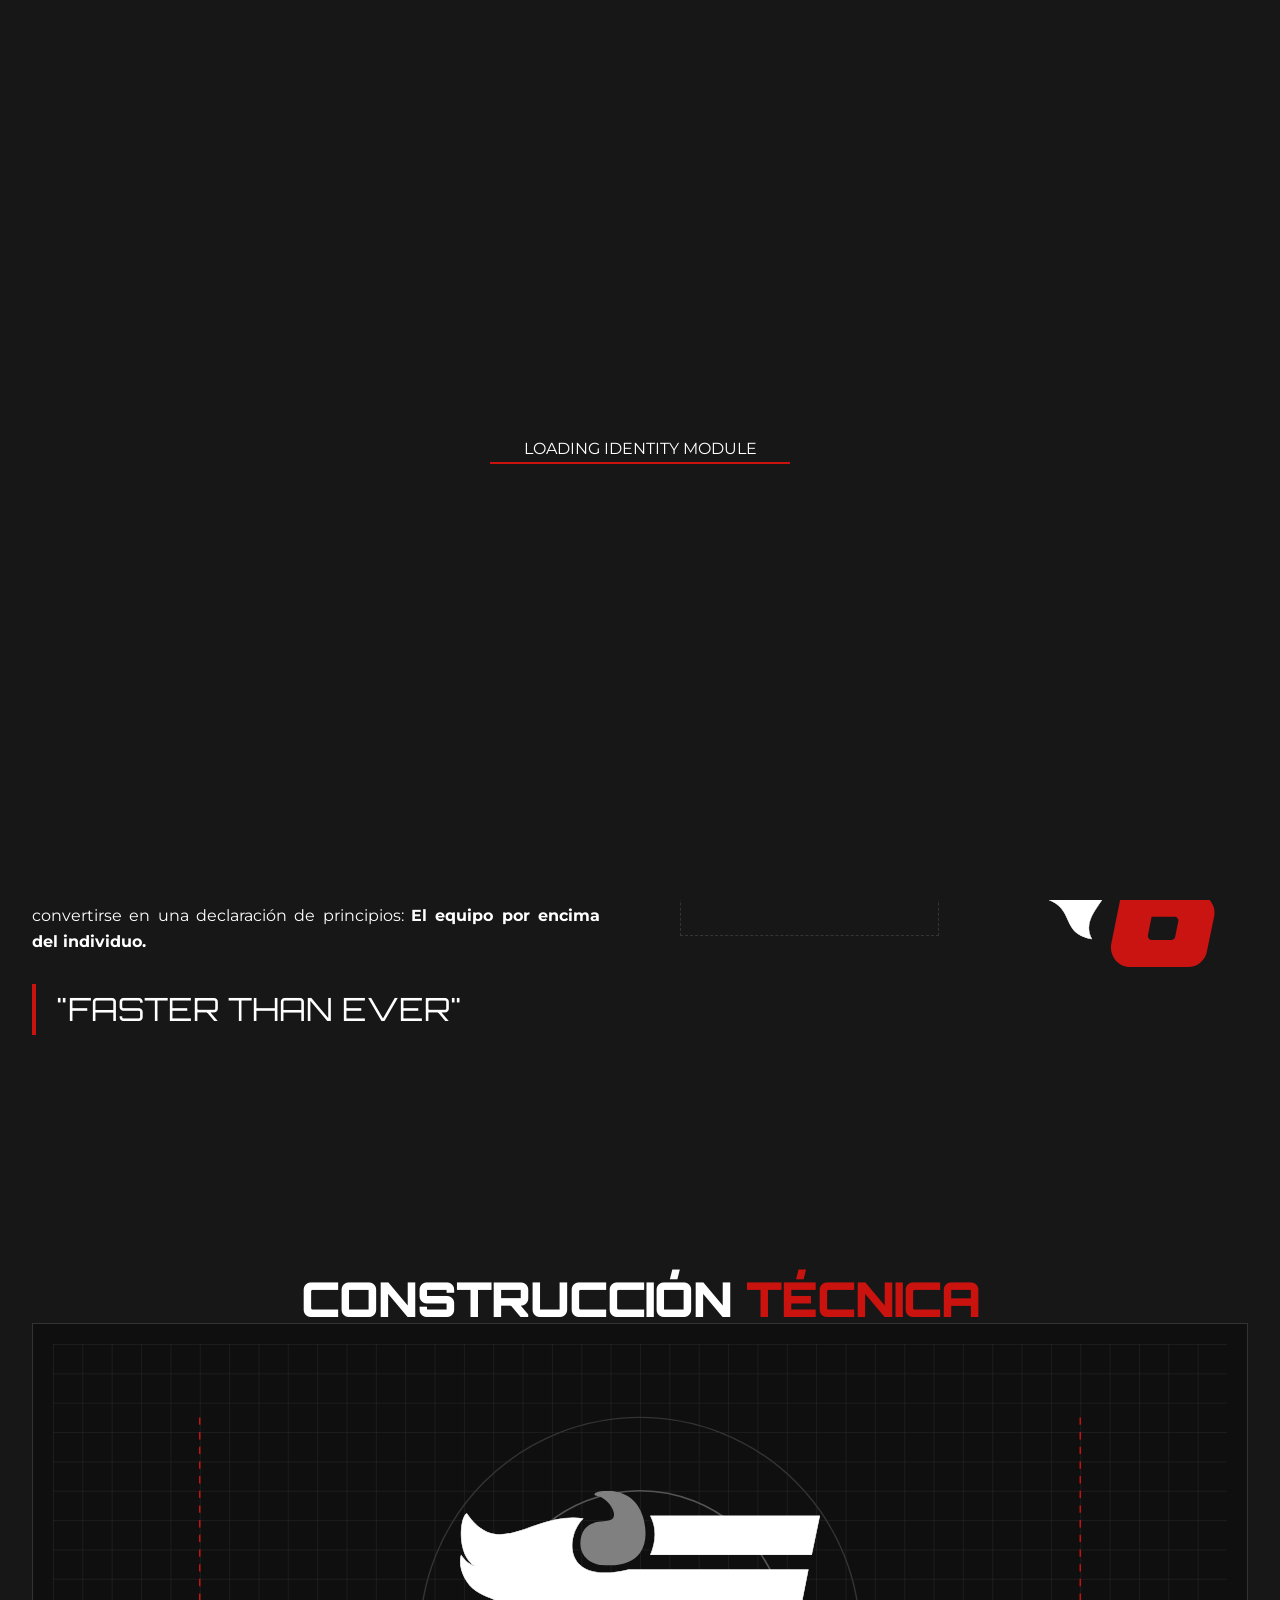
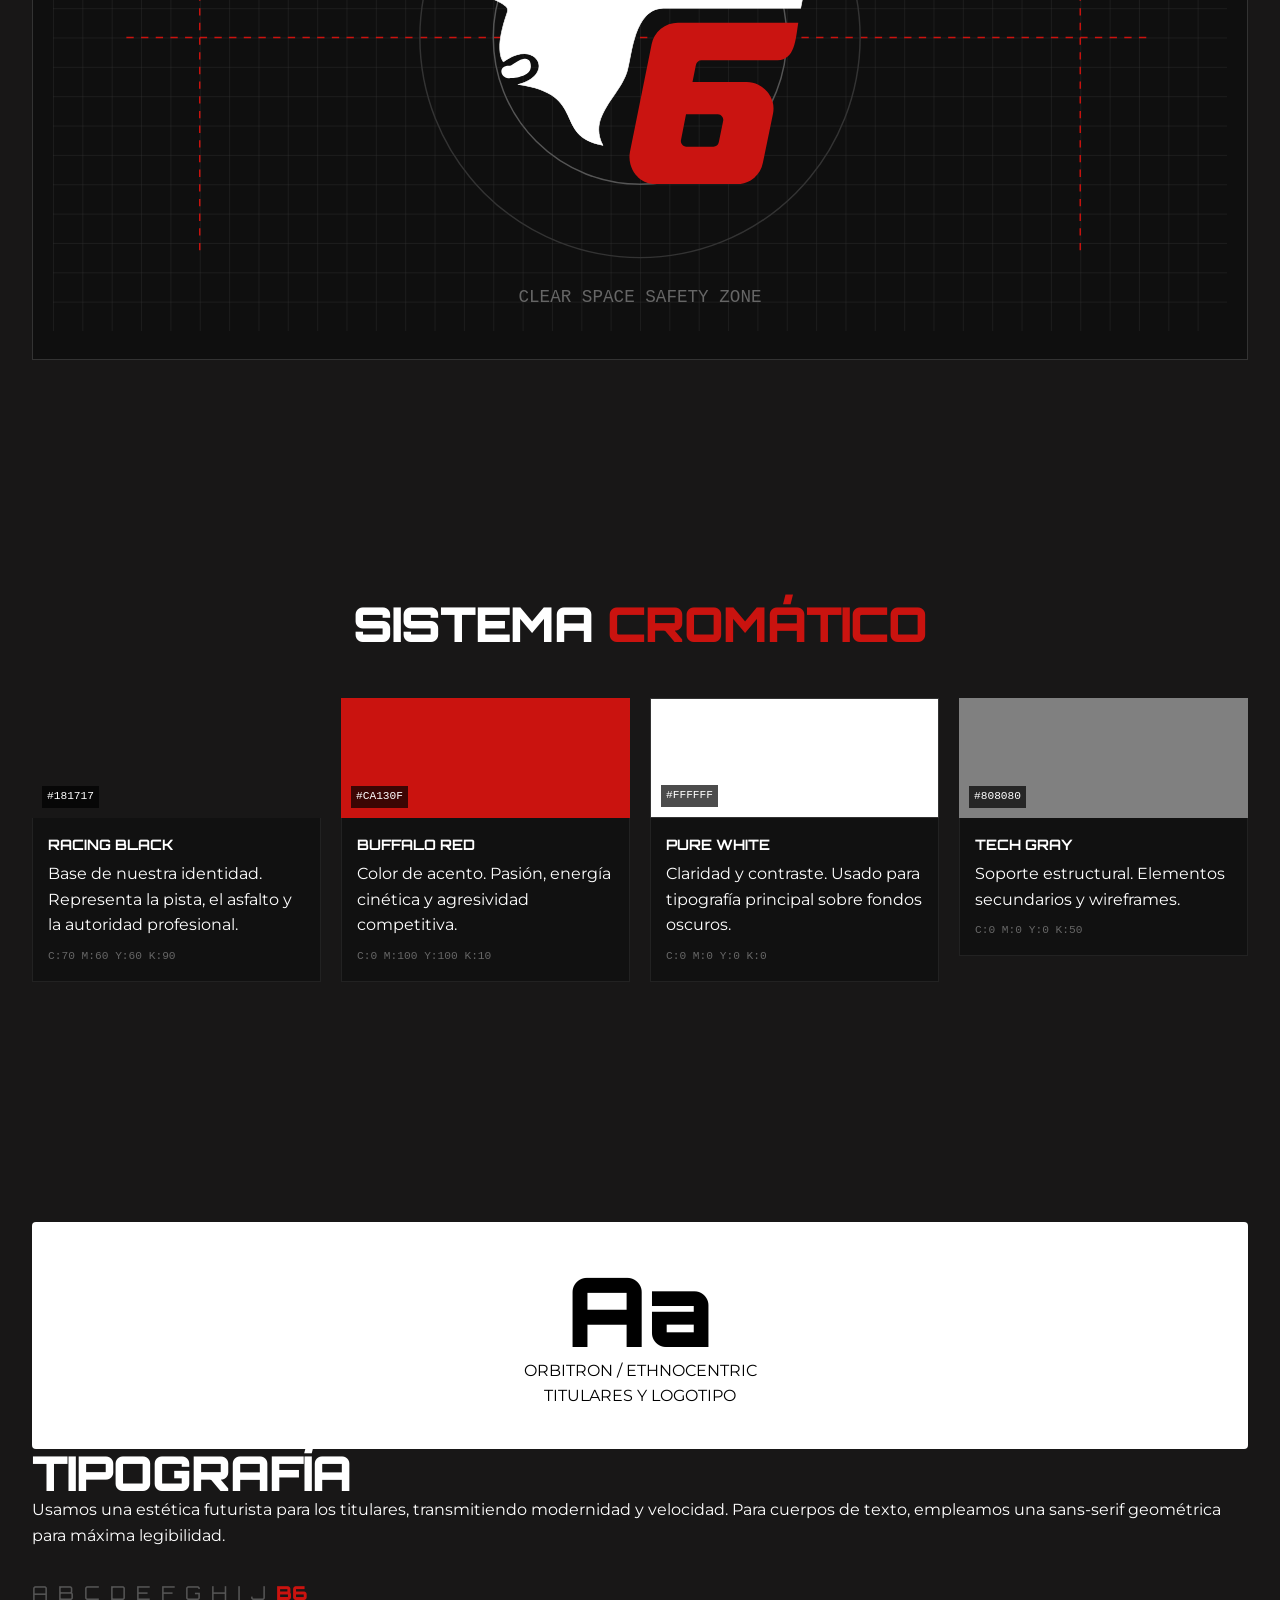
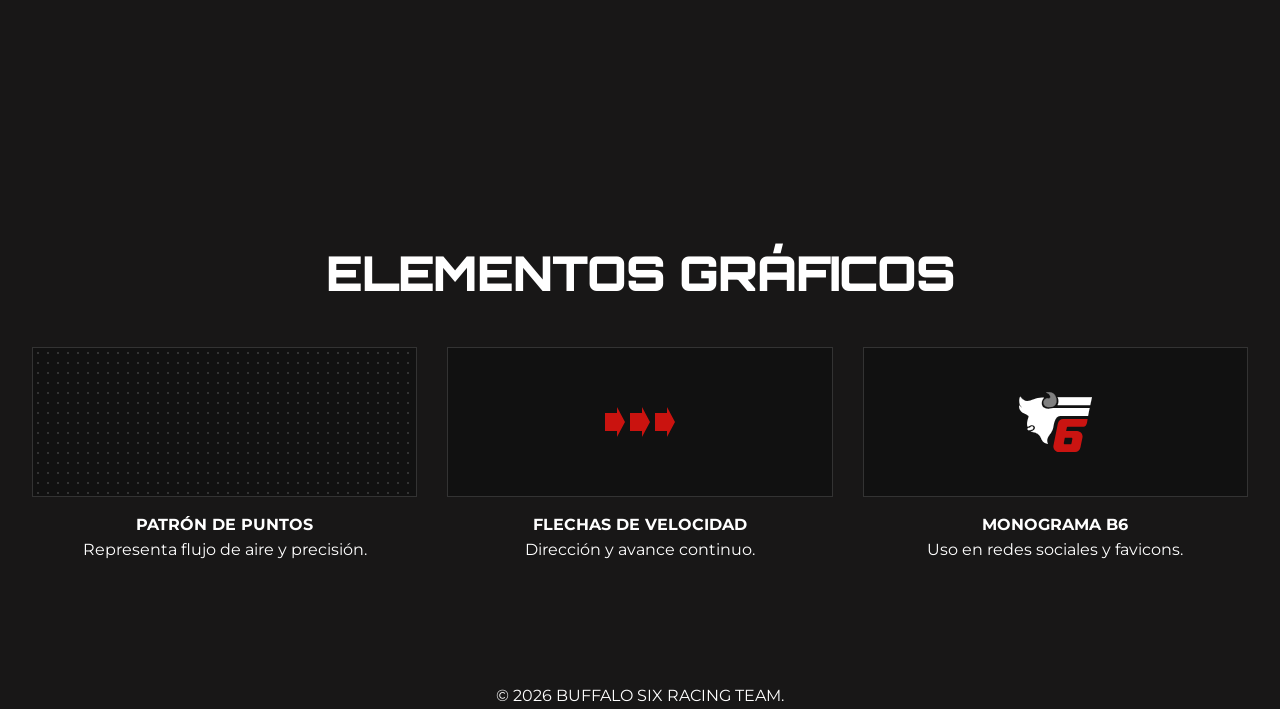
==== commit d732e2ca: "Update identity.html" ====
--- a/identity.html
+++ b/identity.html
@@ -4,258 +4,251 @@
     <meta charset="UTF-8">
     <meta name="viewport" content="width=device-width, initial-scale=1.0, maximum-scale=5.0, user-scalable=yes">
     <meta http-equiv="X-UA-Compatible" content="IE=edge">
-    <title>Identidad Visual | Buffalo Six</title>
+    <title>Identidad | Buffalo Six</title>
     <link rel="icon" type="image/svg+xml" href="Logo B6 Blanco Sin Fondo.svg">
-    <link href="https://fonts.googleapis.com/css2?family=Montserrat:wght@200;300;400;500;600;700;800&family=Orbitron:wght@400;500;600;700;800;900&family=Share+Tech+Mono&display=swap" rel="stylesheet">
+    <link href="https://fonts.googleapis.com/css2?family=Montserrat:wght@200;300;400;500;600;700&family=Orbitron:wght@400;600;700;900&display=swap" rel="stylesheet">
     <link rel="stylesheet" href="style.css">
 </head>
-<body class="subpage">
-
-    <div class="cursor-dot"></div>
-    <div class="cursor-outline"></div>
-
-    <canvas id="bg-canvas"></canvas>
-    <div class="grid-lines light">
-        <div class="line"></div>
-        <div class="line"></div>
-        <div class="line"></div>
+<body class="subpage-body">
+
+    <div id="preloader">
+        <div class="loader-container">
+            <span class="status-text">LOADING IDENTITY MODULE</span>
+            <div class="loader-bar-bg"><div class="loader-bar-fill"></div></div>
+        </div>
     </div>
 
-    <!-- Nav (Same as Index) -->
+    <canvas id="warp-canvas"></canvas>
+    <div class="noise-overlay"></div>
+
     <nav class="navbar" id="navbar">
         <div class="container nav-container">
-            <a href="index.html" class="brand-logo" data-cursor="hover">
-                <img src="Logo B6 Blanco Sin Fondo.svg" alt="Buffalo Six" class="nav-img">
-                <span class="brand-text">BUFFALO SIX</span>
+            <a href="index.html" class="brand-logo">
+                <img src="Logo B6 Blanco Sin Fondo.svg" alt="Logo" class="nav-img">
+                <span class="brand-name">BUFFALO SIX</span>
             </a>
             <div class="nav-right">
                 <ul class="nav-menu">
-                    <li class="nav-item"><a href="index.html" class="nav-link" data-cursor="hover">01 INICIO</a></li>
-                    <li class="nav-item"><a href="identity.html" class="nav-link active" data-cursor="hover">02 IDENTIDAD</a></li>
-                    <li class="nav-item"><a href="index.html#team" class="nav-link" data-cursor="hover">03 ESCUDERÍA</a></li>
-                    <li class="nav-item"><a href="index.html#sponsors" class="nav-link" data-cursor="hover">04 PATROCINIO</a></li>
+                    <li class="nav-item"><a href="index.html" class="nav-link">INICIO</a></li>
+                    <li class="nav-item"><a href="identity.html" class="nav-link active">IDENTIDAD</a></li>
+                    <li class="nav-item"><a href="index.html#team" class="nav-link">ESCUDERÍA</a></li>
+                    <li class="nav-item"><a href="index.html#sponsors" class="nav-link">PATROCINIO</a></li>
                 </ul>
-                <div class="hamburger" id="hamburger" data-cursor="hover">
-                    <div class="hamburger-box"><span class="line line-1"></span><span class="line line-2"></span><span class="line line-3"></span></div>
+                <div class="hamburger" id="hamburger">
+                    <span class="line line-1"></span>
+                    <span class="line line-2"></span>
                 </div>
             </div>
         </div>
     </nav>
-
-    <div class="mobile-nav-overlay" id="mobile-nav">
-        <div class="mobile-nav-content">
-            <a href="index.html" class="mobile-link">INICIO <span class="arr">→</span></a>
-            <a href="identity.html" class="mobile-link active">IDENTIDAD <span class="arr">→</span></a>
-            <a href="index.html#team" class="mobile-link">ESCUDERÍA <span class="arr">→</span></a>
+    
+    <div class="mobile-menu-overlay" id="mobile-nav">
+        <!-- (Contenido duplicado del menú móvil igual al index) -->
+        <div class="menu-backdrop"></div>
+        <div class="mobile-menu-content">
+            <nav class="mobile-nav-links">
+                <a href="index.html" class="mobile-link">INICIO</a>
+                <a href="identity.html" class="mobile-link active">IDENTIDAD</a>
+                <a href="index.html#team" class="mobile-link">ESCUDERÍA</a>
+            </nav>
         </div>
     </div>
 
     <main>
         <!-- Identity Header -->
-        <header class="section identity-header">
-            <div class="container">
-                <div class="id-head-content">
-                    <span class="page-tag" data-reveal="fade-down">BRAND GUIDELINES 2026</span>
-                    <h1 class="page-title scramble-text" data-reveal="fade-up">ADN VISUAL</h1>
-                    <p class="page-desc" data-reveal="fade-up" data-delay="100">
-                        Sistemas gráficos diseñados para comunicar velocidad, precisión y fuerza.
+        <header class="section subpage-header">
+            <div class="container">
+                <div class="header-content center">
+                    <span class="page-tag" data-reveal="fade-down">BRAND BOOK 2026</span>
+                    <h1 class="page-title big-glitch" data-text="NUESTRO ADN">NUESTRO ADN</h1>
+                    <p class="page-lead" data-reveal="fade-up">
+                        Más que un logotipo. Un sistema visual diseñado para la velocidad.
                         <br>Consistencia. Adaptabilidad. Funcionalidad.
                     </p>
                 </div>
             </div>
-            <div class="header-grid-bg"></div>
+            <div class="header-grid-lines"></div>
         </header>
 
-        <!-- Concept Section -->
-        <section class="section concept-section">
-            <div class="container">
-                <div class="concept-grid">
-                    <div class="concept-text" data-reveal="fade-right">
-                        <h2 class="section-title">EL NOMBRE</h2>
-                        <div class="title-bar"></div>
-                        <div class="concept-block">
-                            <h4>BUFFALO</h4>
-                            <p>Herencia y fuerza bruta. Nacido de la mascota de nuestro colegio, representa la resistencia inquebrantable y el empuje constante hacia adelante.</p>
-                        </div>
-                        <div class="concept-block">
-                            <h4>SIX</h4>
-                            <p>Unidad técnica. Seis integrantes, seis disciplinas, un solo sistema integrado funcionando en perfecta armonía mecánica.</p>
-                        </div>
-                    </div>
-                    <div class="concept-visual" data-reveal="zoom-in">
-                        <div class="logo-construction">
-                            <img src="Logo B6 Blanco Sin Fondo.svg" alt="Logo Construction" class="main-logo-construct">
-                            <!-- Construction Lines Overlay (CSS) -->
-                            <div class="const-line v-center"></div>
-                            <div class="const-line h-center"></div>
-                            <div class="const-circle"></div>
-                        </div>
-                        <span class="caption">FIG 1.0 - LOGOTIPO PRINCIPAL</span>
-                    </div>
+        <!-- Brand Story -->
+        <section class="section brand-story">
+            <div class="container">
+                <div class="story-layout">
+                    <div class="story-text" data-reveal="fade-right">
+                        <h2 class="section-title">EL ORIGEN</h2>
+                        <div class="title-separator"></div>
+                        <p class="text-justify">
+                            "Buffalo" no es una elección aleatoria. Proviene de la mascota de nuestro colegio, un símbolo de fuerza bruta, resistencia y determinación inquebrantable. Es la base sobre la que construimos nuestro carácter.
+                        </p>
+                        <p class="text-justify">
+                            "Six" representa la unidad. Seis integrantes, seis mentes, un solo motor. El nombre surgió por casualidad el día del cierre de inscripciones para evitar competir primeros por orden alfabético, pero evolucionó hasta convertirse en una declaración de principios: <strong>El equipo por encima del individuo.</strong>
+                        </p>
+                        <blockquote class="brand-quote">
+                            "FASTER THAN EVER"
+                        </blockquote>
+                    </div>
+                    <div class="story-visual" data-reveal="fade-left">
+                        <div class="logo-evolution">
+                            <div class="evo-card">
+                                <span class="year">2024</span>
+                                <div class="evo-box">LEGACY</div>
+                            </div>
+                            <div class="arrow-next">→</div>
+                            <div class="evo-card active">
+                                <span class="year">2026</span>
+                                <img src="Logo B6 Blanco Sin Fondo.svg" alt="Current Logo" class="current-logo">
+                            </div>
+                        </div>
+                    </div>
+                </div>
+            </div>
+        </section>
+
+        <!-- Construction Grid (Nueva sección para llenar espacio y dar tecnicismo) -->
+        <section class="section construction-section">
+            <div class="container">
+                <h2 class="section-title center">CONSTRUCCIÓN <span class="text-red">TÉCNICA</span></h2>
+                <div class="construction-display" data-reveal="zoom-in">
+                    <!-- SVG Complex Grid Simulation -->
+                    <svg viewBox="0 0 800 400" class="construction-svg">
+                        <defs>
+                            <pattern id="smallGrid" width="20" height="20" patternUnits="userSpaceOnUse">
+                                <path d="M 20 0 L 0 0 0 20" fill="none" stroke="#333" stroke-width="0.5"/>
+                            </pattern>
+                        </defs>
+                        <rect width="100%" height="100%" fill="url(#smallGrid)" />
+                        
+                        <!-- Guías -->
+                        <line x1="100" y1="50" x2="100" y2="350" stroke="#ca130f" stroke-width="1" stroke-dasharray="5,5"/>
+                        <line x1="700" y1="50" x2="700" y2="350" stroke="#ca130f" stroke-width="1" stroke-dasharray="5,5"/>
+                        <line x1="50" y1="200" x2="750" y2="200" stroke="#ca130f" stroke-width="1" stroke-dasharray="5,5"/>
+                        
+                        <!-- Círculos de proporción -->
+                        <circle cx="400" cy="200" r="100" fill="none" stroke="#555" stroke-width="1"/>
+                        <circle cx="400" cy="200" r="150" fill="none" stroke="#333" stroke-width="1"/>
+                        
+                        <!-- Placeholder del Logo en el centro -->
+                        <image href="Logo B6 Blanco Sin Fondo.svg" x="250" y="100" height="200" width="300"/>
+                        
+                        <!-- Cotas -->
+                        <text x="400" y="380" fill="#666" font-family="monospace" text-anchor="middle" font-size="12">CLEAR SPACE SAFETY ZONE</text>
+                    </svg>
                 </div>
             </div>
         </section>
 
         <!-- Color Palette -->
-        <section class="section palette-section">
-            <div class="container">
-                <h2 class="section-title center" data-reveal="fade-up">PALETA CROMÁTICA</h2>
-                <div class="palette-grid">
-                    <div class="color-swatch-large black" data-reveal="fade-up">
-                        <div class="swatch-header">
-                            <span>PRIMARY</span>
+        <section class="section color-section">
+            <div class="container">
+                <h2 class="section-title center">SISTEMA <span class="text-red">CROMÁTICO</span></h2>
+                <div class="color-grid-expanded">
+                    <!-- Black -->
+                    <div class="color-item" data-reveal="fade-up">
+                        <div class="swatch" style="background-color: #181717;">
                             <span class="hex">#181717</span>
                         </div>
-                        <div class="swatch-body">
+                        <div class="color-desc">
                             <h3>RACING BLACK</h3>
-                            <p>La base de nuestra elegancia. Aporta contraste máximo y seriedad profesional.</p>
-                        </div>
-                        <div class="cmyk-val">C:0 M:0 Y:0 K:90</div>
-                    </div>
-
-                    <div class="color-swatch-large red" data-reveal="fade-up" data-delay="100">
-                        <div class="swatch-header">
-                            <span>ACCENT</span>
+                            <p>Base de nuestra identidad. Representa la pista, el asfalto y la autoridad profesional.</p>
+                            <div class="cmyk-values">C:70 M:60 Y:60 K:90</div>
+                        </div>
+                    </div>
+                    
+                    <!-- Red -->
+                    <div class="color-item" data-reveal="fade-up" data-delay="100">
+                        <div class="swatch" style="background-color: #CA130F;">
                             <span class="hex">#CA130F</span>
                         </div>
-                        <div class="swatch-body">
+                        <div class="color-desc">
                             <h3>BUFFALO RED</h3>
-                            <p>Energía cinética. Usado para guiar la vista y resaltar puntos de acción.</p>
-                        </div>
-                        <div class="cmyk-val">C:0 M:95 Y:100 K:0</div>
-                    </div>
-
-                    <div class="color-swatch-large white" data-reveal="fade-up" data-delay="200">
-                        <div class="swatch-header">
-                            <span>NEUTRAL</span>
+                            <p>Color de acento. Pasión, energía cinética y agresividad competitiva.</p>
+                            <div class="cmyk-values">C:0 M:100 Y:100 K:10</div>
+                        </div>
+                    </div>
+                    
+                    <!-- White -->
+                    <div class="color-item" data-reveal="fade-up" data-delay="200">
+                        <div class="swatch" style="background-color: #FFFFFF; border: 1px solid #333;">
                             <span class="hex">#FFFFFF</span>
                         </div>
-                        <div class="swatch-body">
+                        <div class="color-desc">
                             <h3>PURE WHITE</h3>
-                            <p>Claridad técnica. Legibilidad absoluta en entornos de alta velocidad.</p>
-                        </div>
-                        <div class="cmyk-val">C:0 M:0 Y:0 K:0</div>
-                    </div>
-                </div>
-            </div>
-        </section>
-
-        <!-- Typography Section -->
+                            <p>Claridad y contraste. Usado para tipografía principal sobre fondos oscuros.</p>
+                            <div class="cmyk-values">C:0 M:0 Y:0 K:0</div>
+                        </div>
+                    </div>
+
+                    <!-- Gray (Support) -->
+                    <div class="color-item" data-reveal="fade-up" data-delay="300">
+                        <div class="swatch" style="background-color: #808080;">
+                            <span class="hex">#808080</span>
+                        </div>
+                        <div class="color-desc">
+                            <h3>TECH GRAY</h3>
+                            <p>Soporte estructural. Elementos secundarios y wireframes.</p>
+                            <div class="cmyk-values">C:0 M:0 Y:0 K:50</div>
+                        </div>
+                    </div>
+                </div>
+            </div>
+        </section>
+
+        <!-- Typography Showcase (Nueva) -->
         <section class="section typo-section">
             <div class="container">
                 <div class="split-layout">
-                    <div class="typo-info" data-reveal="fade-right">
+                    <div class="typo-visual" data-reveal="fade-right">
+                        <div class="font-preview display-font">Aa</div>
+                        <div class="font-name">ORBITRON / ETHNOCENTRIC</div>
+                        <p class="font-use">TITULARES Y LOGOTIPO</p>
+                    </div>
+                    <div class="typo-details" data-reveal="fade-left">
                         <h2 class="section-title">TIPOGRAFÍA</h2>
-                        
-                        <div class="font-block">
-                            <span class="font-tag">DISPLAY</span>
-                            <h3 class="font-name font-primary">ETHNOCENTRIC</h3>
-                            <p>Usada para titulares y logotipos. Transmite futurismo y estructura tecnológica.</p>
-                            <div class="abc">ABCDEFGHIJKLMN 0123456789</div>
-                        </div>
-
-                        <div class="font-block">
-                            <span class="font-tag">BODY / TEXT</span>
-                            <h3 class="font-name font-secondary">FORMULA 1</h3>
-                            <p>Alta legibilidad. Usada para cuerpos de texto y datos técnicos.</p>
-                            <div class="abc font-secondary">Aa Bb Cc Dd Ee Ff Gg 012345</div>
-                        </div>
-                    </div>
-                    
-                    <div class="typo-tester" data-reveal="fade-left">
-                        <div class="tester-window">
-                            <div class="window-head">TYPE_TEST.EXE</div>
-                            <div class="window-body">
-                                <h2 class="scramble-text">FASTER THAN EVER</h2>
-                                <p>La evolución técnica ha llegado. 2026.</p>
-                                <div class="glyph-grid">
-                                    <span>A</span><span>B</span><span>C</span><span>6</span>
-                                </div>
-                            </div>
-                        </div>
-                    </div>
-                </div>
-            </div>
-        </section>
-
-        <!-- Graphic Elements -->
-        <section class="section graphics-section">
+                        <p>Usamos una estética futurista para los titulares, transmitiendo modernidad y velocidad. Para cuerpos de texto, empleamos una sans-serif geométrica para máxima legibilidad.</p>
+                        <div class="alphabet-grid">
+                            <span>A</span><span>B</span><span>C</span><span>D</span><span>E</span>
+                            <span>F</span><span>G</span><span>H</span><span>I</span><span>J</span>
+                            <span class="highlight">B6</span>
+                        </div>
+                    </div>
+                </div>
+            </div>
+        </section>
+
+        <!-- Brand Elements -->
+        <section class="section brand-assets">
             <div class="container">
                 <h2 class="section-title center">ELEMENTOS GRÁFICOS</h2>
-                <div class="elements-grid">
-                    <div class="element-card" data-reveal="fade-up">
-                        <div class="el-visual pattern-bg"></div>
-                        <h4>HALFTONE PATTERN</h4>
-                        <p>Textura de degradado técnico.</p>
-                    </div>
-                    <div class="element-card" data-reveal="fade-up" data-delay="100">
-                        <div class="el-visual arrow-bg">
+                <div class="assets-grid">
+                    <div class="asset-card">
+                        <div class="asset-preview pattern-preview"></div>
+                        <h4>PATRÓN DE PUNTOS</h4>
+                        <p>Representa flujo de aire y precisión.</p>
+                    </div>
+                    <div class="asset-card">
+                        <div class="asset-preview arrows-preview">
                             <div class="arrow-shape"></div>
                             <div class="arrow-shape"></div>
                             <div class="arrow-shape"></div>
                         </div>
-                        <h4>SPEED ARROWS</h4>
-                        <p>Direccionalidad y movimiento.</p>
-                    </div>
-                    <div class="element-card" data-reveal="fade-up" data-delay="200">
-                        <div class="el-visual logo-bg">
-                            <span class="logo-mark">B6</span>
-                        </div>
-                        <h4>MONOGRAMA</h4>
-                        <p>Versión reducida para espacios pequeños.</p>
-                    </div>
-                </div>
-            </div>
-        </section>
-
-        <!-- Livery/Uniform Preview -->
-        <section class="section livery-section">
+                        <h4>FLECHAS DE VELOCIDAD</h4>
+                        <p>Dirección y avance continuo.</p>
+                    </div>
+                    <div class="asset-card">
+                        <div class="asset-preview logo-preview">
+                            <img src="Logo B6 Blanco Sin Fondo.svg" alt="Mini Logo">
+                        </div>
+                        <h4>MONOGRAMA B6</h4>
+                        <p>Uso en redes sociales y favicons.</p>
+                    </div>
+                </div>
+            </div>
+        </section>
+
+        <!-- Footer (Simple version) -->
+        <footer class="footer-simple">
             <div class="container center">
-                <h2 class="section-title">APLICACIÓN 2026</h2>
-                <p class="section-desc">Visualización del sistema de identidad en activos físicos.</p>
-                
-                <div class="livery-showcase" data-reveal="zoom-in">
-                    <div class="livery-card">
-                        <div class="livery-mockup">
-                            <div class="mockup-rect car-rect">
-                                <span class="mockup-label">CAR LIVERY CONCEPT</span>
-                                <div class="car-graphic"></div>
-                            </div>
-                        </div>
-                    </div>
-                    <div class="livery-card">
-                        <div class="livery-mockup">
-                            <div class="mockup-rect kit-rect">
-                                <span class="mockup-label">TEAM KIT CONCEPT</span>
-                                <div class="kit-graphic"></div>
-                            </div>
-                        </div>
-                    </div>
-                </div>
-            </div>
-        </section>
-
-        <!-- Downloads / CTA -->
-        <section class="section downloads-section">
-            <div class="container">
-                <div class="dl-box">
-                    <div class="dl-text">
-                        <h3>MEDIA KIT 2026</h3>
-                        <p>Acceso a logotipos en alta resolución, manual de marca y fotos oficiales para prensa.</p>
-                    </div>
-                    <div class="dl-action">
-                        <button class="btn btn-outline" data-cursor="hover">
-                            <span class="btn-text">DESCARGAR ASSETS (.ZIP)</span>
-                        </button>
-                    </div>
-                </div>
-            </div>
-        </section>
-
-        <footer class="footer">
-            <div class="container center">
-                <img src="Logo B6 Blanco Sin Fondo.svg" alt="Footer Logo" class="footer-logo-small">
-                <p class="copyright">&copy; 2026 BUFFALO SIX RACING TEAM.</p>
+                <p>&copy; 2026 BUFFALO SIX RACING TEAM.</p>
             </div>
         </footer>
     </main>
--- a/style.css
+++ b/style.css
@@ -1,16 +1,33 @@
 /* ==========================================================================
-   VARIABLES & CONFIG
+   1. CORE VARIABLES & RESET
    ========================================================================== */
 :root {
+    /* Colors */
     --color-black: #181717;
+    --color-black-soft: #1e1e1e;
+    --color-black-deep: #0a0a0a;
     --color-red: #CA130F;
+    --color-red-dim: rgba(202, 19, 15, 0.1);
     --color-white: #FFFFFF;
-    --color-gray: #808080;
-    --color-dark: #222222;
+    --color-gray-light: #CCCCCC;
+    --color-gray-mid: #808080;
+    --color-gray-dark: #373737;
+    
+    /* Typography */
     --font-display: 'Orbitron', sans-serif;
     --font-body: 'Montserrat', sans-serif;
-    --nav-height: 80px;
-    --container-width: 1200px;
+    
+    /* Layout */
+    --container-width: 1280px;
+    --nav-height: 90px;
+    --header-height: 100vh;
+    
+    /* Transitions */
+    --ease-out: cubic-bezier(0.215, 0.61, 0.355, 1);
+    --ease-in-out: cubic-bezier(0.645, 0.045, 0.355, 1);
+    --duration-fast: 0.3s;
+    --duration-med: 0.6s;
+    --duration-slow: 1s;
 }
 
 *, *::before, *::after {
@@ -19,329 +36,384 @@
     box-sizing: border-box;
 }
 
-html { scroll-behavior: smooth; }
+html {
+    scroll-behavior: smooth;
+    font-size: 16px;
+    overflow-x: hidden;
+}
 
 body {
     background-color: var(--color-black);
     color: var(--color-white);
     font-family: var(--font-body);
+    line-height: 1.6;
     overflow-x: hidden;
-    line-height: 1.6;
-}
-
-a { text-decoration: none; color: inherit; transition: 0.3s; }
+    -webkit-font-smoothing: antialiased;
+}
+
+body.loading-state {
+    overflow: hidden;
+}
+
+a {
+    text-decoration: none;
+    color: inherit;
+    transition: all var(--duration-fast) ease;
+}
+
 ul { list-style: none; }
-img { max-width: 100%; display: block; }
-
-/* ==========================================================================
-   UTILITIES
+img { display: block; max-width: 100%; height: auto; }
+
+/* ==========================================================================
+   2. GLOBAL UTILITIES
    ========================================================================== */
 .container {
     max-width: var(--container-width);
     margin: 0 auto;
-    padding: 0 20px;
+    padding: 0 2rem;
     position: relative;
     z-index: 2;
 }
 
+.section {
+    padding: 120px 0;
+    position: relative;
+    overflow: hidden;
+}
+
+.center { text-align: center; }
 .text-red { color: var(--color-red); }
-.center { text-align: center; }
-.section { padding: 100px 0; position: relative; }
-
-.section-title {
-    font-family: var(--font-display);
-    font-size: 2.5rem;
-    text-transform: uppercase;
-    font-weight: 800;
-    letter-spacing: -1px;
-    margin-bottom: 20px;
-}
-
-.title-bar {
-    width: 60px;
-    height: 4px;
-    background: var(--color-red);
-    margin: 0 0 30px 0;
-}
-.center .title-bar { margin: 0 auto 30px auto; }
-
-/* Canvas BG */
-#bg-canvas {
+.text-justify { text-align: justify; }
+
+.mb-large { margin-bottom: 80px; }
+.mt-medium { margin-top: 40px; }
+
+/* Background FX */
+#warp-canvas {
     position: fixed;
     top: 0; left: 0; width: 100%; height: 100%;
-    z-index: 0; opacity: 0.2; pointer-events: none;
-}
-.global-overlay {
+    z-index: 0; pointer-events: none; opacity: 0.4;
+}
+
+.noise-overlay {
     position: fixed; top: 0; left: 0; width: 100%; height: 100%;
-    background: radial-gradient(circle at center, transparent 0%, #181717 90%);
-    z-index: 1; pointer-events: none;
-}
-
-/* ==========================================================================
-   BUTTONS
-   ========================================================================== */
+    background-image: url("data:image/svg+xml,%3Csvg viewBox='0 0 200 200' xmlns='http://www.w3.org/2000/svg'%3E%3Cfilter id='noiseFilter'%3E%3CfeTurbulence type='fractalNoise' baseFrequency='0.65' numOctaves='3' stitchTiles='stitch'/%3E%3C/filter%3E%3Crect width='100%25' height='100%25' filter='url(%23noiseFilter)' opacity='0.05'/%3E%3C/svg%3E");
+    opacity: 0.07; z-index: 1; pointer-events: none;
+}
+
+.vignette {
+    position: fixed; top: 0; left: 0; width: 100%; height: 100%;
+    background: radial-gradient(circle, transparent 60%, black 100%);
+    z-index: 1; pointer-events: none; opacity: 0.8;
+}
+
+/* ==========================================================================
+   3. COMPONENTS (Buttons, Loaders)
+   ========================================================================== */
+/* Preloader */
+#preloader {
+    position: fixed; top: 0; left: 0; width: 100%; height: 100%;
+    background: var(--color-black); z-index: 9999;
+    display: flex; justify-content: center; align-items: center;
+}
+.loader-container { width: 300px; text-align: center; }
+.loader-logo { width: 80px; margin: 0 auto 20px; animation: pulse 2s infinite; }
+.loader-status { display: flex; justify-content: space-between; font-family: var(--font-display); font-size: 0.7rem; color: var(--color-gray-mid); margin-bottom: 5px; }
+.loader-bar-bg { width: 100%; height: 2px; background: #333; position: relative; overflow: hidden; }
+.loader-bar-fill { height: 100%; width: 0%; background: var(--color-red); transition: width 0.1s linear; }
+.loader-meta { display: flex; justify-content: space-between; margin-top: 5px; font-family: monospace; font-size: 0.6rem; color: #444; }
+
+/* Buttons */
 .btn {
-    display: inline-flex;
-    align-items: center;
-    gap: 10px;
-    padding: 14px 28px;
-    font-family: var(--font-display);
-    font-weight: 700;
-    text-transform: uppercase;
-    font-size: 0.9rem;
-    cursor: pointer;
+    display: inline-flex; align-items: center; justify-content: center;
+    padding: 16px 32px; font-family: var(--font-display); font-weight: 700;
+    text-transform: uppercase; font-size: 0.9rem; letter-spacing: 1px;
+    position: relative; overflow: hidden; cursor: pointer;
+    clip-path: polygon(15px 0, 100% 0, 100% calc(100% - 15px), calc(100% - 15px) 100%, 0 100%, 0 15px);
     transition: all 0.3s ease;
-    clip-path: polygon(10px 0, 100% 0, 100% calc(100% - 10px), calc(100% - 10px) 100%, 0 100%, 0 10px);
-}
-
-.btn-primary {
-    background: var(--color-red);
-    color: var(--color-white);
-    border: 1px solid var(--color-red);
-}
-.btn-primary:hover {
-    background: transparent;
-    color: var(--color-red);
-    box-shadow: 0 0 15px rgba(202, 19, 15, 0.4);
-}
-
-.btn-outline {
-    background: transparent;
-    color: var(--color-white);
-    border: 1px solid var(--color-white);
-}
-.btn-outline:hover {
-    background: var(--color-white);
-    color: var(--color-black);
-}
-
-/* ==========================================================================
-   NAVBAR
+}
+
+.btn-primary { background: var(--color-red); color: var(--color-white); border: 1px solid var(--color-red); }
+.btn-primary:hover { background: transparent; color: var(--color-red); box-shadow: 0 0 30px rgba(202,19,15,0.3); }
+
+.btn-glass { background: rgba(255,255,255,0.05); color: var(--color-white); border: 1px solid rgba(255,255,255,0.2); backdrop-filter: blur(5px); }
+.btn-glass:hover { background: var(--color-white); color: var(--color-black); }
+
+.btn-content { position: relative; z-index: 2; display: flex; align-items: center; gap: 10px; }
+
+/* Titles */
+.section-title {
+    font-family: var(--font-display); font-size: 3rem; font-weight: 900;
+    text-transform: uppercase; line-height: 1; letter-spacing: -1px;
+}
+.section-subtitle { display: block; font-family: var(--font-display); color: var(--color-red); font-size: 0.9rem; margin-bottom: 10px; letter-spacing: 2px; }
+.title-separator { width: 60px; height: 4px; background: var(--color-red); margin-top: 20px; }
+
+/* ==========================================================================
+   4. NAVIGATION
    ========================================================================== */
 .navbar {
-    position: fixed;
-    top: 0; left: 0; width: 100%;
-    height: var(--nav-height);
-    z-index: 1000;
-    background: rgba(24, 23, 23, 0.95);
+    position: fixed; top: 0; left: 0; width: 100%; height: var(--nav-height);
+    z-index: 1000; transition: all 0.4s var(--ease-out);
     border-bottom: 1px solid rgba(255,255,255,0.05);
-    backdrop-filter: blur(10px);
-}
-
-.nav-container {
-    display: flex; justify-content: space-between; align-items: center; height: 100%;
-}
-
-.brand-logo { display: flex; align-items: center; gap: 10px; }
+}
+.navbar.scrolled { background: rgba(24, 23, 23, 0.9); backdrop-filter: blur(15px); height: 70px; }
+
+.nav-container { display: flex; justify-content: space-between; align-items: center; height: 100%; }
+.brand-logo { display: flex; align-items: center; gap: 15px; }
 .nav-img { height: 40px; }
-.brand-text { font-family: var(--font-display); font-weight: 900; font-size: 1.2rem; }
-
-.nav-menu { display: flex; gap: 30px; }
+.brand-info { display: flex; flex-direction: column; line-height: 1; }
+.brand-name { font-family: var(--font-display); font-weight: 900; font-size: 1.2rem; }
+.brand-tag { font-size: 0.6rem; color: var(--color-gray-mid); letter-spacing: 2px; }
+
+.nav-menu { display: flex; gap: 40px; }
 .nav-link {
-    font-family: var(--font-display);
-    font-size: 0.8rem;
-    color: #bbb;
-    position: relative;
-    padding: 5px 0;
-}
-.nav-link.active, .nav-link:hover { color: var(--color-white); }
-.nav-link::after {
-    content: ''; position: absolute; bottom: 0; left: 0; width: 0; height: 2px;
-    background: var(--color-red); transition: 0.3s;
-}
-.nav-link:hover::after, .nav-link.active::after { width: 100%; }
-
+    font-family: var(--font-display); font-size: 0.8rem; color: var(--color-gray-light);
+    position: relative; padding: 5px 0; overflow: hidden;
+}
+.nav-link::before {
+    content: attr(data-text); position: absolute; top: 0; left: 0; width: 100%; height: 100%;
+    color: var(--color-red); transform: translateY(100%); transition: transform 0.3s ease;
+}
+.nav-link:hover::before { transform: translateY(0); }
+.nav-link span { display: block; transition: transform 0.3s ease; }
+.nav-link:hover span { transform: translateY(-100%); }
+
+.nav-link.active { color: var(--color-white); border-bottom: 2px solid var(--color-red); }
 .nav-link.highlight { color: var(--color-red); }
 
 /* Hamburger */
-.hamburger { display: none; cursor: pointer; width: 30px; height: 20px; position: relative; z-index: 1002; }
-.line { position: absolute; width: 100%; height: 2px; background: white; transition: 0.3s; }
-.line-1 { top: 0; } .line-2 { top: 50%; transform: translateY(-50%); } .line-3 { bottom: 0; }
+.hamburger-wrap { display: none; }
+.hamburger { width: 30px; height: 20px; position: relative; cursor: pointer; z-index: 1002; }
+.line { position: absolute; width: 100%; height: 2px; background: #fff; transition: 0.4s; }
+.line-1 { top: 0; } .line-2 { bottom: 0; }
 .hamburger.active .line-1 { transform: rotate(45deg); top: 9px; }
-.hamburger.active .line-2 { opacity: 0; }
-.hamburger.active .line-3 { transform: rotate(-45deg); bottom: 9px; }
+.hamburger.active .line-2 { transform: rotate(-45deg); bottom: 9px; }
 
 /* Mobile Menu */
-.mobile-nav-overlay {
+.mobile-menu-overlay {
     position: fixed; top: 0; left: 0; width: 100%; height: 100vh;
     z-index: 1001; pointer-events: none;
-    display: flex; flex-direction: column; justify-content: center; align-items: center;
-}
-.mobile-nav-bg {
-    position: absolute; top: 0; right: 0; width: 100%; height: 100%;
-    background: var(--color-black); transform: translateX(100%); transition: 0.5s ease; z-index: -1;
-}
-.mobile-nav-content { opacity: 0; transform: translateY(20px); transition: 0.5s; display: flex; flex-direction: column; gap: 30px; text-align: center; }
-.mobile-nav-overlay.active { pointer-events: auto; }
-.mobile-nav-overlay.active .mobile-nav-bg { transform: translateX(0); }
-.mobile-nav-overlay.active .mobile-nav-content { opacity: 1; transform: translateY(0); transition-delay: 0.2s; }
-.mobile-link { font-family: var(--font-display); font-size: 1.8rem; font-weight: 700; text-transform: uppercase; }
-
-/* ==========================================================================
-   HERO SECTION
+}
+.menu-backdrop {
+    position: absolute; top: 0; left: 0; width: 100%; height: 100%;
+    background: rgba(0,0,0,0.8); opacity: 0; transition: 0.5s;
+}
+.mobile-menu-content {
+    position: absolute; top: 0; right: 0; width: 80%; height: 100%;
+    background: var(--color-black); transform: translateX(100%);
+    transition: 0.5s var(--ease-out); padding: 100px 40px;
+    border-left: 1px solid #333; display: flex; flex-direction: column; justify-content: space-between;
+}
+.mobile-menu-overlay.active { pointer-events: auto; }
+.mobile-menu-overlay.active .menu-backdrop { opacity: 1; }
+.mobile-menu-overlay.active .mobile-menu-content { transform: translateX(0); }
+
+.mobile-nav-links { display: flex; flex-direction: column; gap: 20px; }
+.mobile-link { font-family: var(--font-display); font-size: 2rem; font-weight: 700; color: #555; transition: 0.3s; }
+.mobile-link span { font-size: 1rem; color: var(--color-red); margin-right: 10px; }
+.mobile-link:hover, .mobile-link.active { color: #fff; padding-left: 10px; }
+
+/* ==========================================================================
+   5. HERO SECTION
    ========================================================================== */
 .hero-section {
-    min-height: 100vh;
+    height: 100vh; display: flex; align-items: center; justify-content: center;
     padding-top: var(--nav-height);
-    display: flex; align-items: center;
-    background: radial-gradient(circle at center, rgba(202,19,15,0.05) 0%, transparent 70%);
-}
-
-.hero-content { z-index: 5; margin-bottom: 50px; }
-.season-tag {
-    display: inline-block; padding: 5px 10px; border: 1px solid var(--color-gray);
-    color: var(--color-gray); font-family: var(--font-display); font-size: 0.8rem; margin-bottom: 20px;
-}
-
-.hero-title {
-    font-family: var(--font-display);
-    font-size: 5rem;
-    line-height: 1; /* FIXED: Prevents overlapping */
-    font-weight: 900;
-    margin-bottom: 30px;
-    letter-spacing: -2px;
-}
-.hero-subtitle {
-    font-size: 1.1rem; color: #ccc; max-width: 500px; margin-bottom: 40px;
-}
-.hero-actions { display: flex; gap: 20px; flex-wrap: wrap; }
-
-/* Scroll Mouse */
-.scroll-indicator { position: absolute; bottom: 30px; left: 50%; transform: translateX(-50%); }
-.mouse {
-    width: 26px; height: 40px; border: 2px solid #666; border-radius: 15px; position: relative; display: block;
-}
-.wheel {
+}
+.hero-container { display: grid; grid-template-columns: 1.2fr 0.8fr; align-items: center; }
+
+.hero-meta { margin-bottom: 30px; display: flex; gap: 15px; }
+.season-badge, .location-badge {
+    border: 1px solid var(--color-gray-dark); padding: 5px 12px; font-family: var(--font-display); font-size: 0.8rem; color: var(--color-gray-light);
+}
+
+.hero-title { font-size: 6rem; font-weight: 900; line-height: 0.9; margin-bottom: 40px; font-family: var(--font-display); }
+.hero-title .text-red { -webkit-text-fill-color: var(--color-red); }
+.hero-description { font-size: 1.1rem; color: #aaa; max-width: 500px; margin-bottom: 50px; border-left: 2px solid #333; padding-left: 20px; }
+
+.hero-visual-abstract { position: relative; height: 500px; display: flex; align-items: center; justify-content: center; }
+.hud-circle {
+    width: 400px; height: 400px; border: 1px solid rgba(255,255,255,0.1); border-radius: 50%;
+    position: absolute; border-top: 1px solid var(--color-red);
+    animation: spin 10s linear infinite;
+}
+.hud-lines {
+    width: 500px; height: 2px; background: linear-gradient(90deg, transparent, var(--color-red), transparent);
+    position: absolute; top: 50%;
+}
+
+.scroll-down-indicator { position: absolute; bottom: 40px; left: 50%; transform: translateX(-50%); text-align: center; }
+.mouse-icon { width: 24px; height: 36px; border: 2px solid #555; border-radius: 12px; display: block; margin: 0 auto 10px; position: relative; }
+.mouse-icon::after {
+    content: ''; width: 4px; height: 6px; background: #fff; border-radius: 2px;
     position: absolute; top: 6px; left: 50%; transform: translateX(-50%);
-    width: 4px; height: 6px; background: var(--color-red); border-radius: 2px; animation: scroll 2s infinite;
-}
-@keyframes scroll { 0% {top:6px; opacity:1;} 100% {top:20px; opacity:0;} }
-
-/* ==========================================================================
-   LEGACY SECTION
-   ========================================================================== */
-.split-layout { display: grid; grid-template-columns: 1fr 1fr; gap: 50px; align-items: center; }
-.lead-text { font-size: 1.2rem; font-weight: 600; color: var(--color-white); margin-bottom: 15px; }
-.text-col p { margin-bottom: 15px; color: #aaa; }
-.stats-grid { display: grid; grid-template-columns: repeat(2, 1fr); gap: 30px; }
-.stat-item { text-align: center; border: 1px solid #333; padding: 20px; background: rgba(0,0,0,0.5); }
-.stat-number { display: block; font-family: var(--font-display); font-size: 2.5rem; color: var(--color-red); font-weight: 900; }
-.stat-label { font-size: 0.8rem; color: #666; letter-spacing: 1px; }
-
-/* ==========================================================================
-   TEAM SECTION
-   ========================================================================== */
-.team-section { background: #111; }
-.team-grid { display: grid; grid-template-columns: repeat(auto-fill, minmax(300px, 1fr)); gap: 25px; margin-top: 50px; }
-
-.member-card {
-    background: #1a1a1a; border: 1px solid #2a2a2a;
-    transition: 0.4s; overflow: hidden; position: relative;
-    display: flex; flex-direction: column;
-}
-.member-card:hover { transform: translateY(-5px); border-color: var(--color-red); }
-
-.card-header { padding: 30px 25px; background: linear-gradient(to bottom, #222, #1a1a1a); border-bottom: 1px solid #2a2a2a; }
-.role-badge {
-    color: var(--color-red); font-family: var(--font-display); font-size: 0.7rem; letter-spacing: 1px; margin-bottom: 10px; display: block;
-}
-.member-name { font-family: var(--font-display); font-size: 1.4rem; line-height: 1.2; }
-
-.card-body { padding: 25px; flex-grow: 1; }
-.card-body p { font-size: 0.9rem; color: #999; line-height: 1.5; }
-
-.card-footer { padding: 0 25px 20px; }
-.tech-lines-small { height: 2px; background: repeating-linear-gradient(90deg, #333 0, #333 2px, transparent 0, transparent 4px); width: 100%; }
-
-/* ==========================================================================
-   SPONSORSHIP SECTION
-   ========================================================================== */
-.steps-container {
-    display: flex; justify-content: space-between; align-items: flex-start; margin: 60px 0;
-    position: relative;
-}
-.step { flex: 1; text-align: center; padding: 0 10px; position: relative; z-index: 2; }
-.step-number {
-    font-family: var(--font-display); font-size: 3rem; color: rgba(255,255,255,0.05); font-weight: 900;
-    margin-bottom: -20px; position: relative; z-index: -1;
-}
-.step h3 { font-family: var(--font-display); color: var(--color-red); margin-bottom: 10px; font-size: 1.2rem; }
-.step p { font-size: 0.9rem; color: #888; }
-
-.step-connector { flex: 0.5; height: 1px; background: #333; margin-top: 50px; }
-
-.cta-box { background: #1a1a1a; padding: 50px; border: 1px solid #333; margin-top: 60px; }
-.cta-box h3 { font-family: var(--font-display); margin-bottom: 25px; }
-.big-btn { padding: 18px 40px; font-size: 1rem; }
-.email-text { margin-top: 15px; color: #666; font-family: monospace; }
-
-/* ==========================================================================
-   IDENTITY PAGE
-   ========================================================================== */
-.subpage .hero-section { min-height: 60vh; }
-.header-subpage { padding-top: 150px; padding-bottom: 50px; }
-.page-title { font-family: var(--font-display); font-size: 4rem; font-weight: 900; }
-.page-subtitle { color: var(--color-red); font-family: var(--font-display); font-size: 1.2rem; letter-spacing: 2px; margin-top: 10px; }
-
-.identity-hero-logo { width: 300px; opacity: 0.9; filter: drop-shadow(0 0 30px rgba(255,255,255,0.1)); }
-
-.color-grid { display: grid; grid-template-columns: repeat(3, 1fr); gap: 30px; margin-top: 50px; }
-.color-card { background: #111; border: 1px solid #222; }
-.color-swatch { height: 150px; width: 100%; }
-.color-info { padding: 20px; }
-.color-info h4 { font-family: var(--font-display); margin-bottom: 5px; }
-.color-info span { font-family: monospace; color: #666; display: block; margin-bottom: 10px; }
-.color-info p { font-size: 0.85rem; color: #999; }
-
-.philosophy-box { border-left: 3px solid var(--color-red); padding: 30px; background: rgba(255,255,255,0.03); max-width: 800px; margin: 40px auto 0; text-align: left; }
-.quote { font-size: 1.2rem; font-style: italic; color: #fff; margin-bottom: 20px; }
-
-/* ==========================================================================
-   FOOTER
-   ========================================================================== */
-.footer { background: #080808; padding: 0 0 30px 0; margin-top: 50px; }
-.footer-top-border { height: 2px; background: linear-gradient(90deg, #000, var(--color-red), #000); margin-bottom: 60px; }
-
-.footer-grid { display: grid; grid-template-columns: 1fr 1fr 1fr; gap: 50px; margin-bottom: 40px; }
-.footer-logo { width: 120px; margin-bottom: 15px; }
-.footer-mission { color: #555; font-family: var(--font-display); text-transform: uppercase; }
-
-.footer-col h4 { font-family: var(--font-display); color: #fff; margin-bottom: 20px; font-size: 1rem; }
-.social-links-grid { display: flex; flex-direction: column; gap: 10px; }
-.social-link { color: #888; font-size: 0.9rem; font-weight: 600; text-transform: uppercase; }
-.social-link:hover { color: var(--color-red); padding-left: 5px; }
-
-.contact-col p { color: #888; margin-bottom: 5px; }
-.stem-link { display: inline-block; margin-top: 15px; color: var(--color-white); text-decoration: underline; font-size: 0.9rem; }
-.stem-link:hover { color: var(--color-red); }
-
-.footer-bottom { border-top: 1px solid #222; padding-top: 20px; text-align: center; color: #444; font-size: 0.8rem; }
-
-/* ==========================================================================
-   RESPONSIVE
-   ========================================================================== */
-@media (max-width: 992px) {
+    animation: scrollMouse 2s infinite;
+}
+.scroll-txt { font-family: var(--font-display); font-size: 0.7rem; letter-spacing: 2px; opacity: 0.5; }
+
+/* Stats Ticker */
+.stats-ticker-section { padding: 20px 0; background: var(--color-red); transform: skewY(-2deg); margin: -50px 0 50px; border-top: 2px solid #fff; border-bottom: 2px solid #fff; z-index: 5; }
+.ticker-wrap { overflow: hidden; white-space: nowrap; }
+.ticker { display: inline-block; animation: marquee 20s linear infinite; }
+.ticker-item { display: inline-block; padding: 0 40px; font-family: var(--font-display); font-weight: 900; font-size: 1.5rem; text-transform: uppercase; }
+.ticker-item.separator { color: #000; }
+
+/* ==========================================================================
+   6. SPECS & TEAM SECTIONS
+   ========================================================================== */
+.specs-section { background: #111; }
+.specs-grid { display: grid; grid-template-columns: 1fr 1.5fr 1fr; gap: 30px; margin-top: 60px; }
+.spec-card { background: rgba(255,255,255,0.03); padding: 40px 30px; border: 1px solid #222; transition: 0.3s; }
+.spec-card:hover { border-color: var(--color-red); background: rgba(255,255,255,0.05); }
+.spec-icon { color: var(--color-red); width: 40px; height: 40px; margin-bottom: 20px; }
+.spec-card h3 { font-family: var(--font-display); margin-bottom: 15px; font-size: 1.2rem; }
+.tech-list { margin-top: 20px; font-size: 0.85rem; color: #888; }
+.tech-list li { margin-bottom: 5px; padding-left: 15px; position: relative; }
+.tech-list li::before { content: '>'; position: absolute; left: 0; color: var(--color-red); font-size: 0.7rem; }
+
+.main-spec { position: relative; display: flex; align-items: center; justify-content: center; }
+.hologram-placeholder { width: 200px; height: 200px; position: relative; display: flex; align-items: center; justify-content: center; }
+.holo-circle { position: absolute; width: 100%; height: 100%; border: 2px dashed var(--color-red); border-radius: 50%; opacity: 0.5; }
+.holo-text { text-align: center; font-family: var(--font-display); color: var(--color-red); z-index: 2; text-shadow: 0 0 10px rgba(202,19,15,0.5); }
+
+/* Team Grid */
+.team-grid { display: grid; grid-template-columns: repeat(3, 1fr); gap: 30px; margin-top: 60px; }
+.member-card { background: #1a1a1a; transition: transform 0.4s ease; cursor: pointer; }
+.member-card:hover { transform: translateY(-10px); }
+.member-visual { height: 350px; background: #222; position: relative; overflow: hidden; display: flex; justify-content: center; align-items: center; }
+.member-initials { font-family: var(--font-display); font-size: 8rem; font-weight: 900; color: rgba(255,255,255,0.03); z-index: 1; transition: 0.4s; }
+.member-card:hover .member-initials { color: rgba(202,19,15,0.1); transform: scale(1.1); }
+.member-overlay { position: absolute; top:0; left:0; width:100%; height:100%; background: linear-gradient(to top, #1a1a1a, transparent); z-index: 2; }
+
+.member-content { padding: 30px; border-bottom: 3px solid transparent; transition: 0.3s; }
+.member-card:hover .member-content { border-bottom-color: var(--color-red); }
+.member-role { font-family: var(--font-display); color: var(--color-red); font-size: 0.7rem; letter-spacing: 1px; display: block; margin-bottom: 10px; }
+.member-name { font-family: var(--font-display); font-size: 1.5rem; line-height: 1.1; margin-bottom: 15px; }
+.member-bio { font-size: 0.9rem; color: #888; }
+
+/* Timeline */
+.timeline { position: relative; max-width: 800px; margin: 0 auto; }
+.timeline::before { content: ''; position: absolute; top: 0; left: 50%; width: 2px; height: 100%; background: #333; transform: translateX(-50%); }
+.timeline-item { width: 50%; padding: 0 40px; margin-bottom: 50px; position: relative; }
+.timeline-item:nth-child(odd) { left: 0; text-align: right; }
+.timeline-item:nth-child(even) { left: 50%; text-align: left; }
+.timeline-item::after { content: ''; width: 16px; height: 16px; background: #111; border: 2px solid var(--color-red); border-radius: 50%; position: absolute; top: 0; }
+.timeline-item:nth-child(odd)::after { right: -10px; }
+.timeline-item:nth-child(even)::after { left: -10px; }
+.phase { font-family: var(--font-display); color: var(--color-red); font-size: 0.8rem; margin-bottom: 5px; display: block; }
+.timeline-content h3 { font-family: var(--font-display); font-size: 1.2rem; margin-bottom: 10px; }
+.timeline-content p { font-size: 0.9rem; color: #aaa; }
+
+/* Sponsorship */
+.sponsor-layout { display: grid; grid-template-columns: 1fr 1fr; gap: 60px; align-items: center; }
+.sponsor-steps { margin-top: 40px; display: flex; flex-direction: column; gap: 20px; }
+.step-row { display: flex; gap: 20px; align-items: flex-start; }
+.step-num { font-family: var(--font-display); font-size: 1.5rem; color: var(--color-red); font-weight: 700; line-height: 1; }
+.step-desc h4 { font-family: var(--font-display); margin-bottom: 5px; }
+.step-desc p { font-size: 0.9rem; color: #888; }
+.sponsor-visual { position: relative; }
+.sponsor-badge { margin-bottom: 20px; padding: 20px; text-align: center; border: 1px solid #333; font-family: var(--font-display); letter-spacing: 2px; transition: 0.3s; }
+.gold { border-color: gold; color: gold; box-shadow: 0 0 10px rgba(255,215,0,0.1); }
+.silver { border-color: silver; color: silver; }
+.bronze { border-color: #cd7f32; color: #cd7f32; }
+
+/* ==========================================================================
+   7. IDENTITY PAGE STYLES
+   ========================================================================== */
+.subpage-header { padding-top: 150px; text-align: center; background: radial-gradient(circle at center, #1a1a1a 0%, #000 100%); }
+.page-tag { display: inline-block; border: 1px solid var(--color-red); color: var(--color-red); padding: 5px 15px; font-family: var(--font-display); font-size: 0.8rem; margin-bottom: 20px; }
+.page-title { font-size: 5rem; margin-bottom: 20px; position: relative; }
+.page-lead { font-size: 1.2rem; color: #ccc; max-width: 700px; margin: 0 auto; }
+
+.story-layout { display: grid; grid-template-columns: 1fr 1fr; gap: 80px; align-items: center; }
+.brand-quote { font-family: var(--font-display); font-size: 2rem; color: #fff; margin-top: 30px; border-left: 4px solid var(--color-red); padding-left: 20px; }
+
+.logo-evolution { display: flex; align-items: center; justify-content: space-between; gap: 20px; }
+.evo-card { flex: 1; text-align: center; opacity: 0.5; transition: 0.3s; }
+.evo-card.active { opacity: 1; }
+.evo-box { height: 150px; border: 1px dashed #555; display: flex; align-items: center; justify-content: center; font-family: var(--font-display); }
+.year { display: block; margin-bottom: 10px; font-family: var(--font-display); color: var(--color-red); }
+
+/* Construction SVG */
+.construction-display { background: #0f0f0f; border: 1px solid #333; padding: 20px; }
+.construction-svg { width: 100%; height: auto; }
+
+/* Color Grid */
+.color-grid-expanded { display: grid; grid-template-columns: repeat(4, 1fr); gap: 20px; margin-top: 50px; }
+.swatch { height: 120px; position: relative; display: flex; align-items: flex-end; padding: 10px; }
+.hex { background: rgba(0,0,0,0.7); color: #fff; padding: 2px 5px; font-size: 0.7rem; font-family: monospace; }
+.color-desc { padding: 15px; background: #111; border: 1px solid #222; border-top: none; }
+.color-desc h3 { font-family: var(--font-display); font-size: 0.9rem; margin-bottom: 5px; }
+.cmyk-values { font-size: 0.7rem; color: #666; margin-top: 10px; font-family: monospace; }
+
+/* Typography */
+.typo-visual { background: #fff; color: #000; padding: 40px; text-align: center; border-radius: 4px; }
+.font-preview { font-family: var(--font-display); font-size: 6rem; line-height: 1; font-weight: 900; }
+.alphabet-grid { display: flex; flex-wrap: wrap; gap: 10px; margin-top: 30px; font-family: var(--font-display); font-size: 1.2rem; color: #555; }
+.alphabet-grid .highlight { color: var(--color-red); font-weight: 900; }
+
+/* Assets Grid */
+.assets-grid { display: grid; grid-template-columns: repeat(3, 1fr); gap: 30px; margin-top: 50px; }
+.asset-card { text-align: center; }
+.asset-preview { height: 150px; background: #111; border: 1px solid #333; margin-bottom: 15px; display: flex; align-items: center; justify-content: center; }
+.pattern-preview { background-image: radial-gradient(#333 1px, transparent 1px); background-size: 10px 10px; }
+.arrows-preview { gap: 5px; }
+.arrow-shape { width: 20px; height: 30px; background: var(--color-red); clip-path: polygon(0 20%, 60% 20%, 60% 0, 100% 50%, 60% 100%, 60% 80%, 0 80%); }
+.logo-preview img { height: 60px; }
+
+/* ==========================================================================
+   8. FOOTER & ANIMATIONS
+   ========================================================================== */
+.footer { background: #050505; border-top: 1px solid #222; padding: 80px 0 20px; }
+.footer-top { display: grid; grid-template-columns: 1.5fr 1fr 1fr 1fr; gap: 40px; margin-bottom: 60px; }
+.footer-brand img { width: 150px; margin-bottom: 20px; }
+.footer-brand p { color: #666; font-size: 0.9rem; max-width: 300px; }
+.footer h4 { font-family: var(--font-display); font-size: 1rem; color: #fff; margin-bottom: 20px; }
+.footer ul li { margin-bottom: 10px; }
+.footer a { color: #888; font-size: 0.9rem; }
+.footer a:hover { color: var(--color-red); }
+.social-icons-footer { display: flex; gap: 15px; margin-top: 20px; }
+.social-icons-footer a { width: 24px; height: 24px; display: block; color: #fff; }
+.stem-logo { width: 120px; opacity: 0.7; transition: 0.3s; }
+.stem-logo:hover { opacity: 1; }
+.footer-bottom { border-top: 1px solid #222; padding-top: 20px; display: flex; justify-content: space-between; font-size: 0.8rem; color: #444; }
+
+/* Keyframes */
+@keyframes spin { 100% { transform: rotate(360deg); } }
+@keyframes scrollMouse { 0% { top: 6px; opacity: 1; } 100% { top: 20px; opacity: 0; } }
+@keyframes marquee { 0% { transform: translateX(0); } 100% { transform: translateX(-50%); } }
+@keyframes pulse { 0% { transform: scale(1); opacity: 1; } 50% { transform: scale(1.05); opacity: 0.7; } 100% { transform: scale(1); opacity: 1; } }
+
+/* Media Queries */
+@media (max-width: 1024px) {
+    .hero-container { grid-template-columns: 1fr; text-align: center; }
+    .hero-visual-abstract { display: none; }
+    .hero-meta, .hero-cta-group { justify-content: center; }
+    .team-grid, .color-grid-expanded { grid-template-columns: repeat(2, 1fr); }
+    .story-layout { grid-template-columns: 1fr; }
+    .specs-grid { grid-template-columns: 1fr; }
+    .main-spec { order: -1; margin-bottom: 40px; }
+}
+@media (max-width: 768px) {
+    .nav-menu, .hamburger-wrap { display: none; } 
+    .hamburger-wrap { display: block; }
     .hero-title { font-size: 3.5rem; }
-    .split-layout { grid-template-columns: 1fr; }
-    .nav-menu { display: none; }
-    .hamburger { display: block; }
-    .footer-grid { grid-template-columns: 1fr; text-align: center; gap: 40px; }
-    .steps-container { flex-direction: column; gap: 30px; }
-    .step-connector { display: none; }
-    .reverse-mobile { display: flex; flex-direction: column-reverse; }
-}
-
-@media (max-width: 576px) {
-    .hero-title { font-size: 2.8rem; }
-    .color-grid { grid-template-columns: 1fr; }
-    .team-grid { grid-template-columns: 1fr; }
-}
-
-/* Animations */
-[data-reveal] { opacity: 0; transition: 0.8s ease-out; }
-[data-reveal="fade-up"] { transform: translateY(30px); }
-[data-reveal="fade-down"] { transform: translateY(-30px); }
-[data-reveal="fade-left"] { transform: translateX(30px); }
-[data-reveal="fade-right"] { transform: translateX(-30px); }
+    .footer-top { grid-template-columns: 1fr; text-align: center; }
+    .social-icons-footer { justify-content: center; }
+    .team-grid, .color-grid-expanded, .assets-grid { grid-template-columns: 1fr; }
+    .timeline::before { left: 20px; }
+    .timeline-item { width: 100%; padding-left: 60px; padding-right: 0; text-align: left !important; }
+    .timeline-item:nth-child(even), .timeline-item:nth-child(odd) { left: 0; }
+    .timeline-item::after { left: 11px !important; }
+    .sponsor-layout { grid-template-columns: 1fr; }
+}
+
+/* Animations Reveal */
+[data-reveal] { opacity: 0; transition: 1s cubic-bezier(0.2, 0.8, 0.2, 1); }
+[data-reveal="fade-up"] { transform: translateY(50px); }
+[data-reveal="fade-down"] { transform: translateY(-50px); }
+[data-reveal="fade-right"] { transform: translateX(-50px); }
+[data-reveal="fade-left"] { transform: translateX(50px); }
 [data-reveal="zoom-in"] { transform: scale(0.9); }
 .reveal-active { opacity: 1; transform: translate(0) scale(1); }
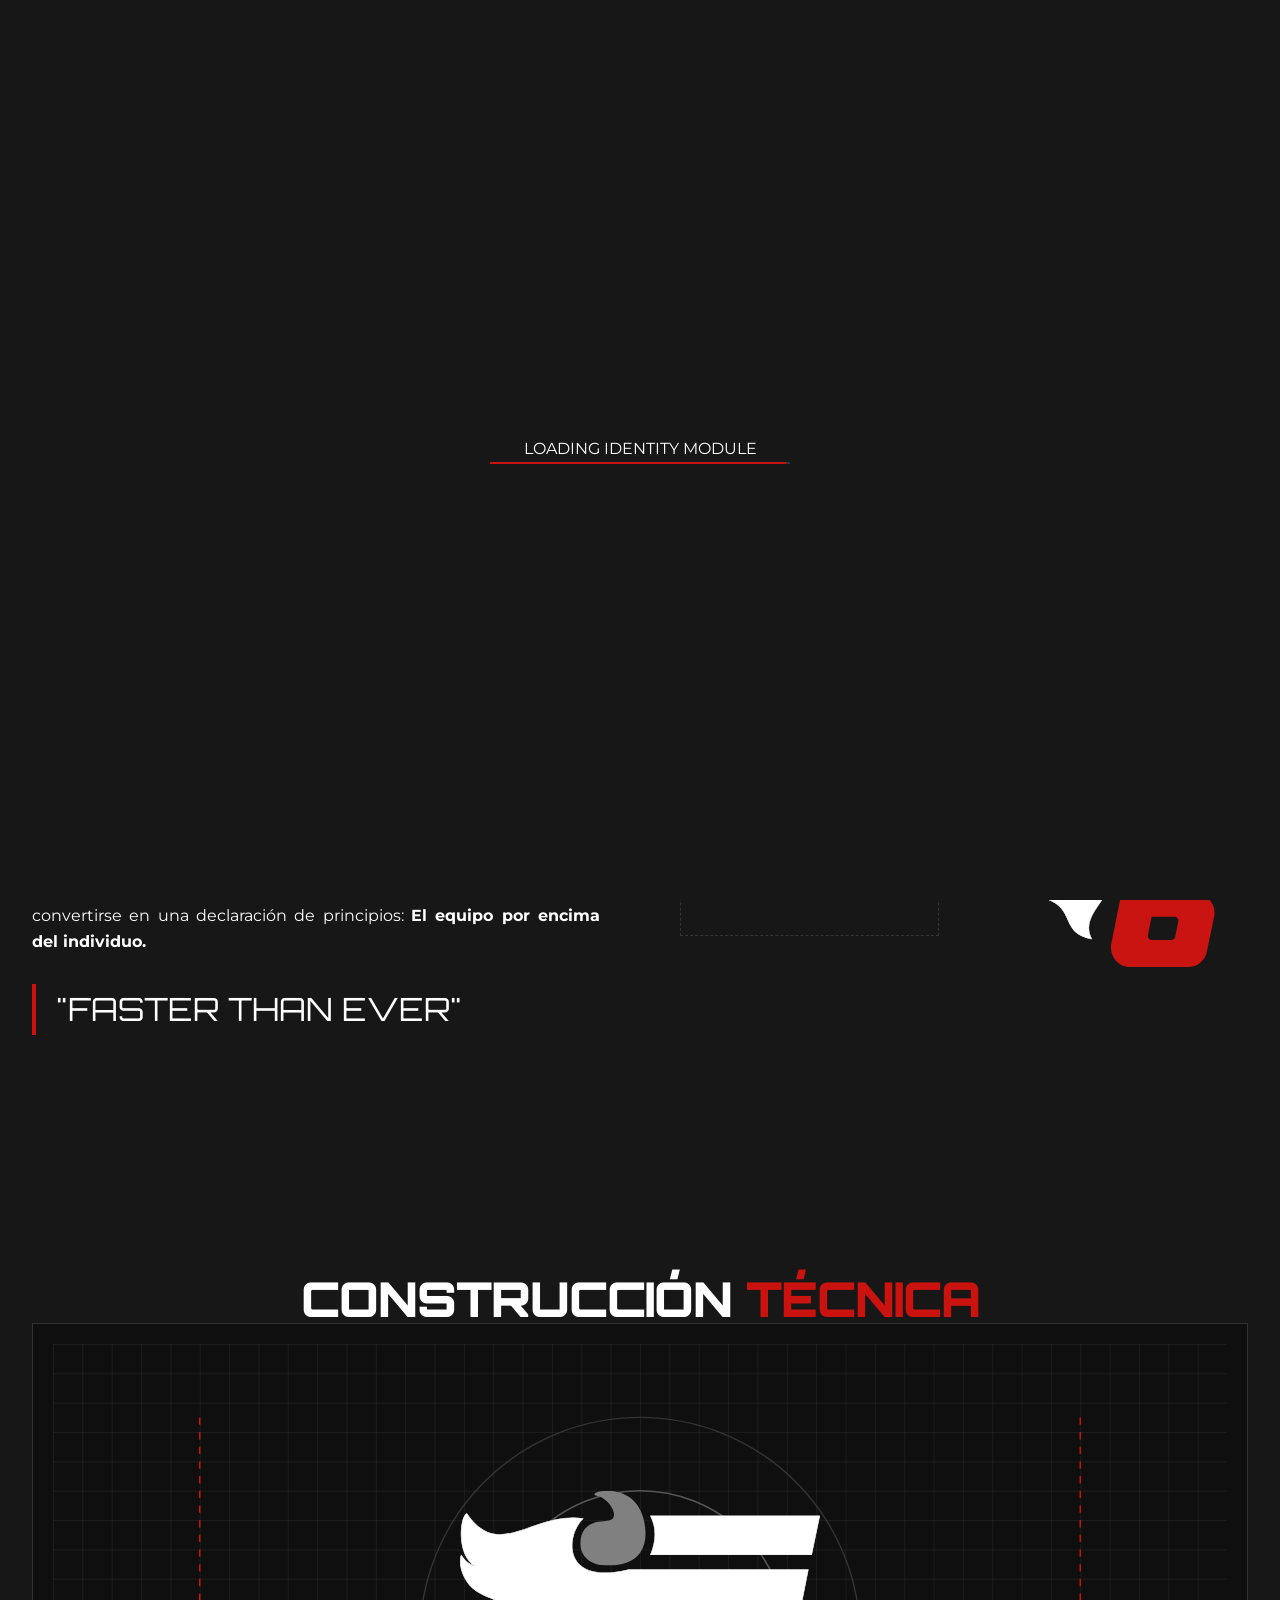
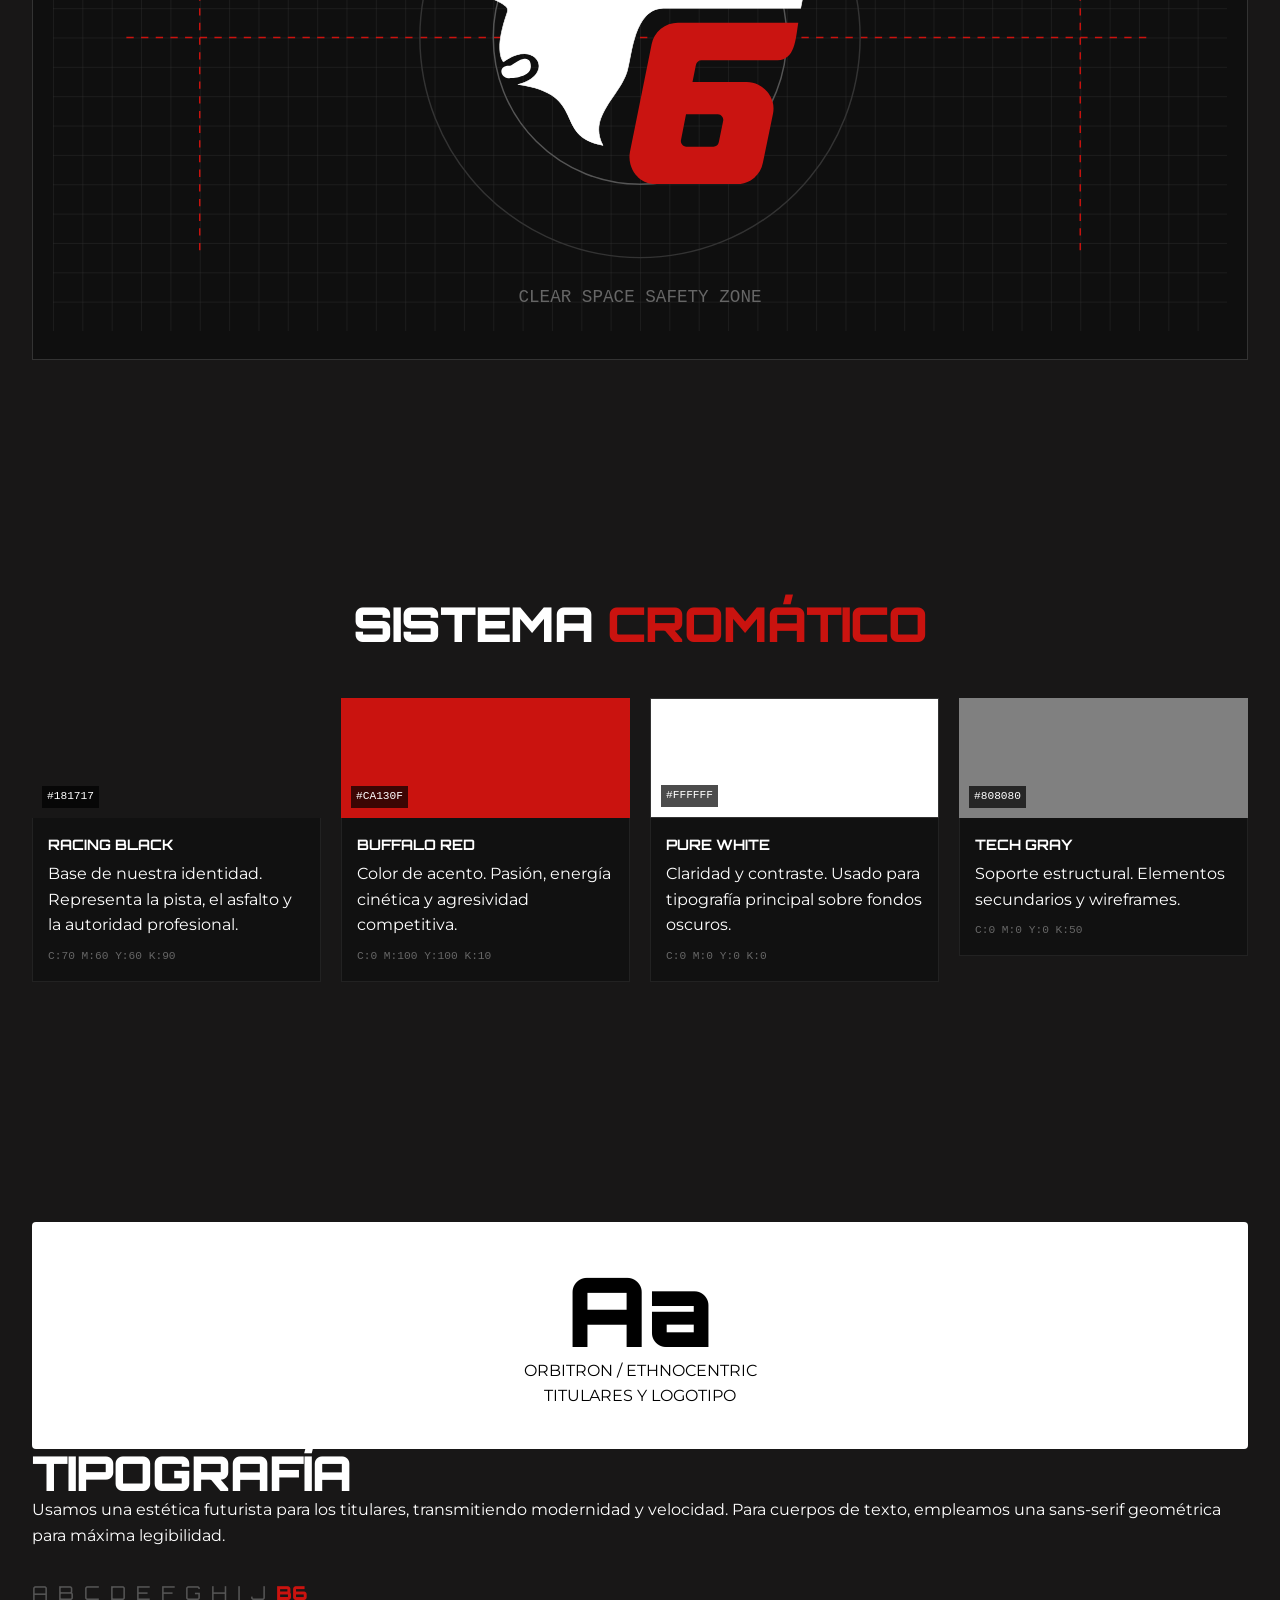
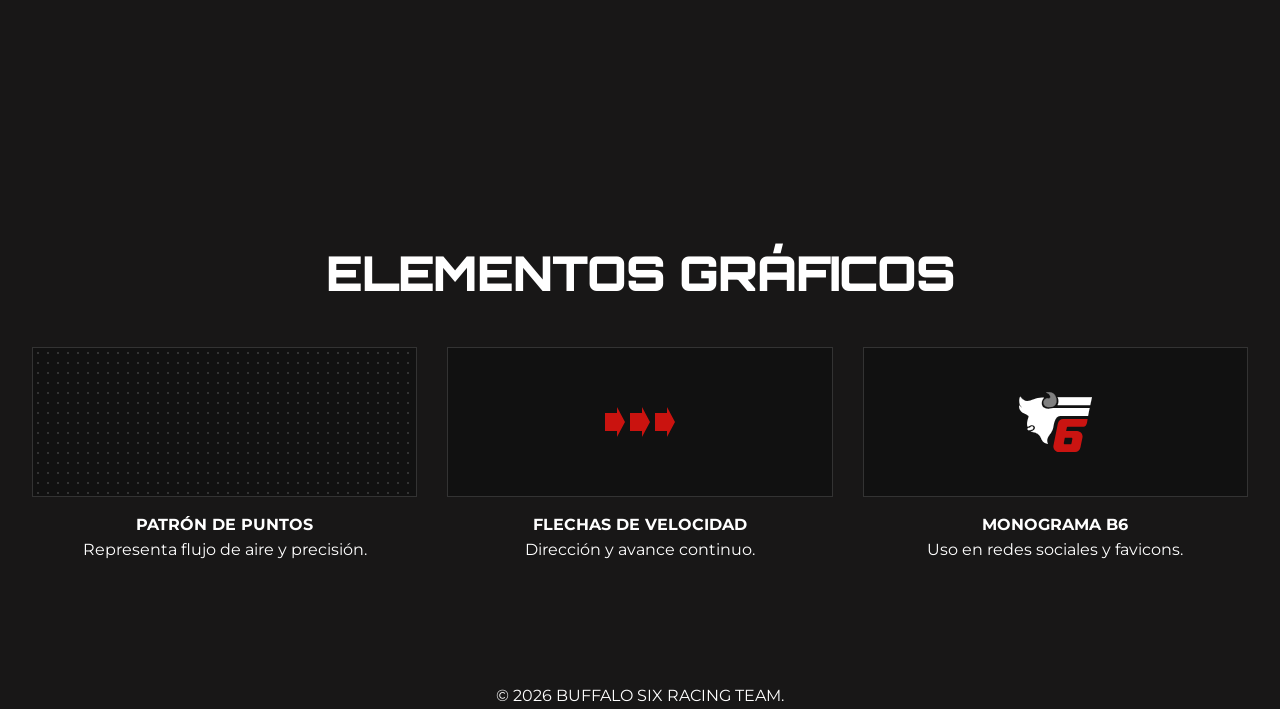
==== commit 63b24f89: "Fix typo in comment for mobile menu overlay" ====
--- a/identity.html
+++ b/identity.html
@@ -43,7 +43,7 @@
     </nav>
     
     <div class="mobile-menu-overlay" id="mobile-nav">
-        <!-- (Contenido duplicado del menú móvil igual al index) -->
+        <!-- (Contenido duplicado del menú móvil igual al ndex) -->
         <div class="menu-backdrop"></div>
         <div class="mobile-menu-content">
             <nav class="mobile-nav-links">
--- a/style.css
+++ b/style.css
@@ -1,5 +1,5 @@
 /* ==========================================================================
-   1. CORE VARIABLES & RESET
+   1. CORE VARIABLES & RESE
    ========================================================================== */
 :root {
     /* Colors */
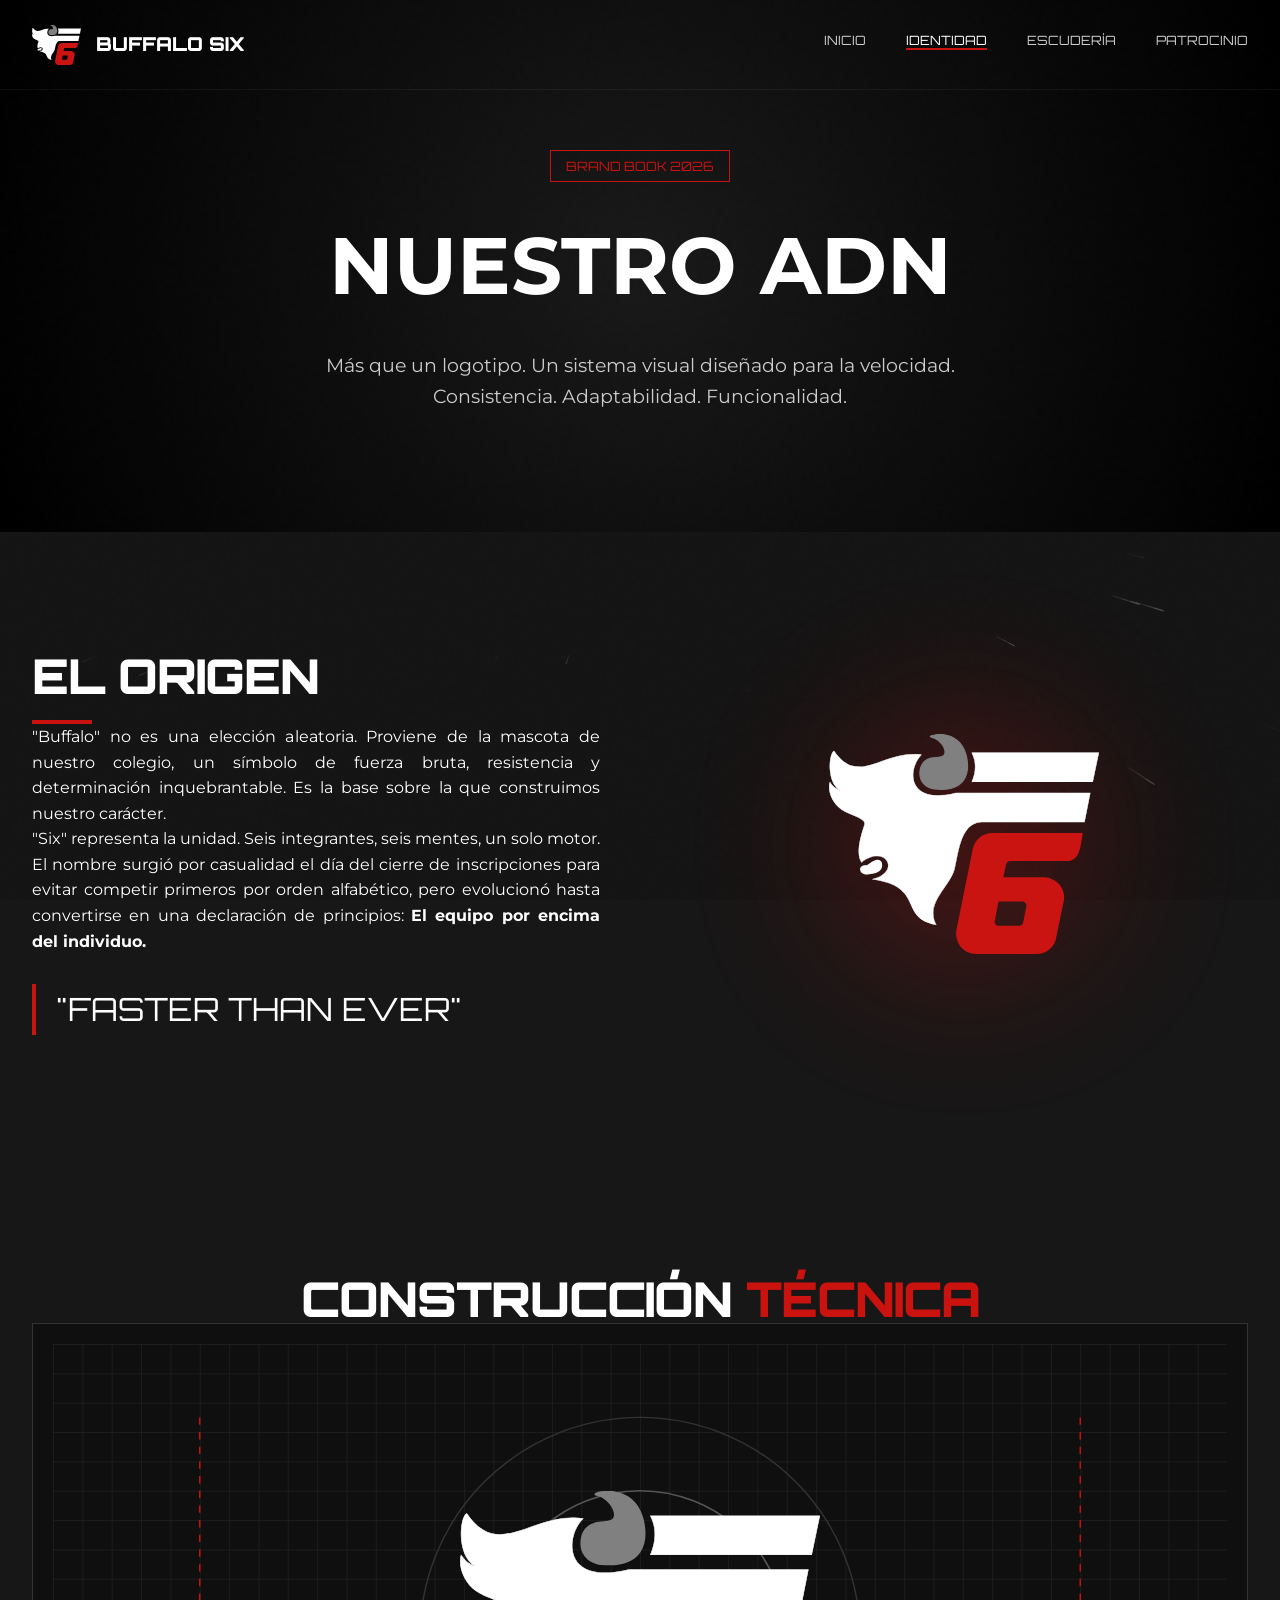
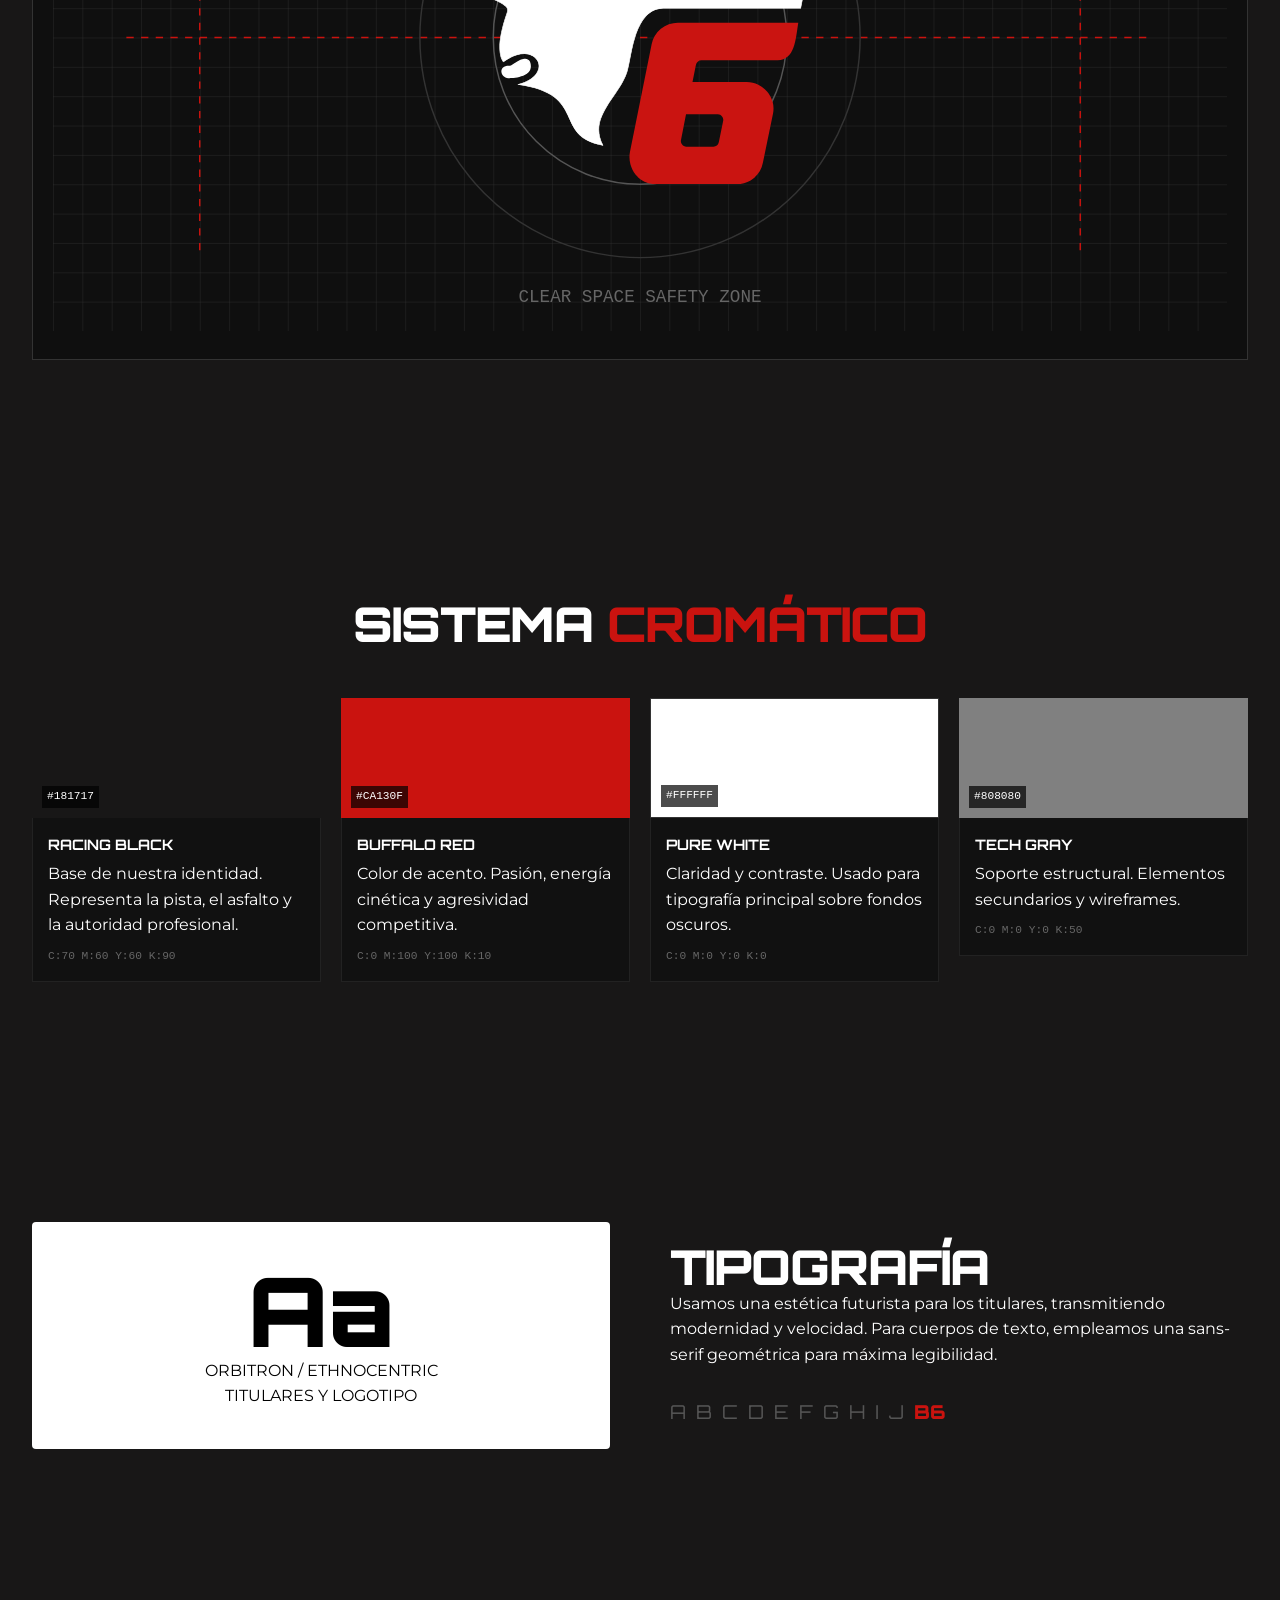
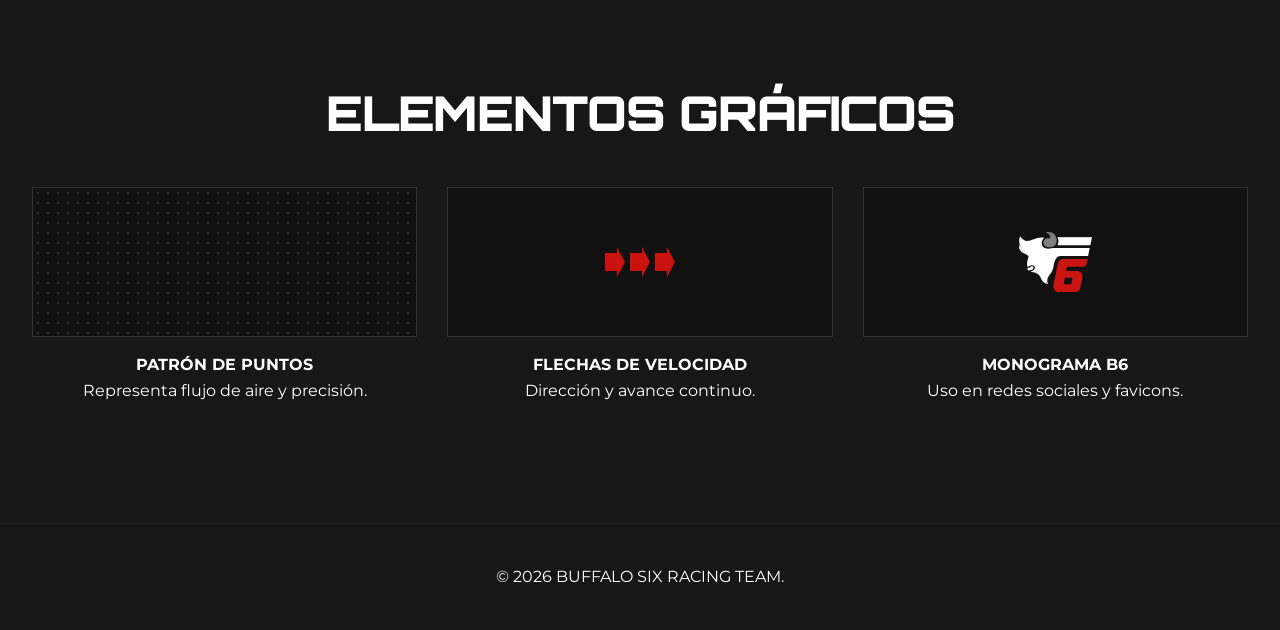
==== commit 010ab165: "Add files via upload" ====
--- a/identity.html
+++ b/identity.html
@@ -1,258 +1,391 @@
-<!DOCTYPE html>
+<!doctype html>
 <html lang="es">
-<head>
-    <meta charset="UTF-8">
-    <meta name="viewport" content="width=device-width, initial-scale=1.0, maximum-scale=5.0, user-scalable=yes">
-    <meta http-equiv="X-UA-Compatible" content="IE=edge">
+  <head>
+    <meta charset="UTF-8" />
+    <meta
+      name="viewport"
+      content="width=device-width, initial-scale=1.0, maximum-scale=5.0, user-scalable=yes"
+    />
+    <meta http-equiv="X-UA-Compatible" content="IE=edge" />
     <title>Identidad | Buffalo Six</title>
-    <link rel="icon" type="image/svg+xml" href="Logo B6 Blanco Sin Fondo.svg">
-    <link href="https://fonts.googleapis.com/css2?family=Montserrat:wght@200;300;400;500;600;700&family=Orbitron:wght@400;600;700;900&display=swap" rel="stylesheet">
-    <link rel="stylesheet" href="style.css">
-</head>
-<body class="subpage-body">
-
+    <link rel="icon" type="image/svg+xml" href="Logo B6 Blanco Sin Fondo.svg" />
+    <link
+      href="https://fonts.googleapis.com/css2?family=Montserrat:wght@200;300;400;500;600;700&family=Orbitron:wght@400;600;700;900&display=swap"
+      rel="stylesheet"
+    />
+    <link rel="stylesheet" href="style.css" />
+  </head>
+  <body class="subpage-body loading-state">
+    <!-- Preloader arreglado -->
     <div id="preloader">
-        <div class="loader-container">
-            <span class="status-text">LOADING IDENTITY MODULE</span>
-            <div class="loader-bar-bg"><div class="loader-bar-fill"></div></div>
-        </div>
+      <div class="loader-container">
+        <div class="loader-status">
+          <span class="status-text" id="loading-text"
+            >LOADING IDENTITY MODULE</span
+          >
+          <span class="status-percent">0%</span>
+        </div>
+        <div class="loader-bar-bg"><div class="loader-bar-fill"></div></div>
+      </div>
     </div>
 
     <canvas id="warp-canvas"></canvas>
     <div class="noise-overlay"></div>
 
     <nav class="navbar" id="navbar">
-        <div class="container nav-container">
-            <a href="index.html" class="brand-logo">
-                <img src="Logo B6 Blanco Sin Fondo.svg" alt="Logo" class="nav-img">
-                <span class="brand-name">BUFFALO SIX</span>
-            </a>
-            <div class="nav-right">
-                <ul class="nav-menu">
-                    <li class="nav-item"><a href="index.html" class="nav-link">INICIO</a></li>
-                    <li class="nav-item"><a href="identity.html" class="nav-link active">IDENTIDAD</a></li>
-                    <li class="nav-item"><a href="index.html#team" class="nav-link">ESCUDERÍA</a></li>
-                    <li class="nav-item"><a href="index.html#sponsors" class="nav-link">PATROCINIO</a></li>
-                </ul>
-                <div class="hamburger" id="hamburger">
-                    <span class="line line-1"></span>
-                    <span class="line line-2"></span>
-                </div>
-            </div>
-        </div>
+      <div class="container nav-container">
+        <a href="index.html" class="brand-logo">
+          <img src="Logo B6 Blanco Sin Fondo.svg" alt="Logo" class="nav-img" />
+          <span class="brand-name">BUFFALO SIX</span>
+        </a>
+        <div class="nav-right">
+          <ul class="nav-menu">
+            <!-- Spans añadidos para evitar el empalme visual -->
+            <li class="nav-item">
+              <a href="index.html" class="nav-link" data-text="INICIO"
+                ><span>INICIO</span></a
+              >
+            </li>
+            <li class="nav-item">
+              <a
+                href="identity.html"
+                class="nav-link active"
+                data-text="IDENTIDAD"
+                ><span>IDENTIDAD</span></a
+              >
+            </li>
+            <li class="nav-item">
+              <a href="index.html#team" class="nav-link" data-text="ESCUDERÍA"
+                ><span>ESCUDERÍA</span></a
+              >
+            </li>
+            <li class="nav-item">
+              <a
+                href="index.html#sponsors"
+                class="nav-link"
+                data-text="PATROCINIO"
+                ><span>PATROCINIO</span></a
+              >
+            </li>
+          </ul>
+          <div class="hamburger-wrap">
+            <div class="hamburger" id="hamburger">
+              <span class="line line-1"></span>
+              <span class="line line-2"></span>
+            </div>
+          </div>
+        </div>
+      </div>
     </nav>
-    
+
     <div class="mobile-menu-overlay" id="mobile-nav">
-        <!-- (Contenido duplicado del menú móvil igual al ndex) -->
-        <div class="menu-backdrop"></div>
-        <div class="mobile-menu-content">
-            <nav class="mobile-nav-links">
-                <a href="index.html" class="mobile-link">INICIO</a>
-                <a href="identity.html" class="mobile-link active">IDENTIDAD</a>
-                <a href="index.html#team" class="mobile-link">ESCUDERÍA</a>
-            </nav>
-        </div>
+      <div class="menu-backdrop"></div>
+      <div class="mobile-menu-content">
+        <nav class="mobile-nav-links">
+          <a href="index.html" class="mobile-link"><span>01.</span> INICIO</a>
+          <a href="identity.html" class="mobile-link active"
+            ><span>02.</span> IDENTIDAD</a
+          >
+          <a href="index.html#team" class="mobile-link"
+            ><span>03.</span> ESCUDERÍA</a
+          >
+          <a href="index.html#sponsors" class="mobile-link"
+            ><span>04.</span> PATROCINIO</a
+          >
+        </nav>
+      </div>
     </div>
 
     <main>
-        <!-- Identity Header -->
-        <header class="section subpage-header">
-            <div class="container">
-                <div class="header-content center">
-                    <span class="page-tag" data-reveal="fade-down">BRAND BOOK 2026</span>
-                    <h1 class="page-title big-glitch" data-text="NUESTRO ADN">NUESTRO ADN</h1>
-                    <p class="page-lead" data-reveal="fade-up">
-                        Más que un logotipo. Un sistema visual diseñado para la velocidad.
-                        <br>Consistencia. Adaptabilidad. Funcionalidad.
-                    </p>
-                </div>
-            </div>
-            <div class="header-grid-lines"></div>
-        </header>
-
-        <!-- Brand Story -->
-        <section class="section brand-story">
-            <div class="container">
-                <div class="story-layout">
-                    <div class="story-text" data-reveal="fade-right">
-                        <h2 class="section-title">EL ORIGEN</h2>
-                        <div class="title-separator"></div>
-                        <p class="text-justify">
-                            "Buffalo" no es una elección aleatoria. Proviene de la mascota de nuestro colegio, un símbolo de fuerza bruta, resistencia y determinación inquebrantable. Es la base sobre la que construimos nuestro carácter.
-                        </p>
-                        <p class="text-justify">
-                            "Six" representa la unidad. Seis integrantes, seis mentes, un solo motor. El nombre surgió por casualidad el día del cierre de inscripciones para evitar competir primeros por orden alfabético, pero evolucionó hasta convertirse en una declaración de principios: <strong>El equipo por encima del individuo.</strong>
-                        </p>
-                        <blockquote class="brand-quote">
-                            "FASTER THAN EVER"
-                        </blockquote>
-                    </div>
-                    <div class="story-visual" data-reveal="fade-left">
-                        <div class="logo-evolution">
-                            <div class="evo-card">
-                                <span class="year">2024</span>
-                                <div class="evo-box">LEGACY</div>
-                            </div>
-                            <div class="arrow-next">→</div>
-                            <div class="evo-card active">
-                                <span class="year">2026</span>
-                                <img src="Logo B6 Blanco Sin Fondo.svg" alt="Current Logo" class="current-logo">
-                            </div>
-                        </div>
-                    </div>
-                </div>
-            </div>
-        </section>
-
-        <!-- Construction Grid (Nueva sección para llenar espacio y dar tecnicismo) -->
-        <section class="section construction-section">
-            <div class="container">
-                <h2 class="section-title center">CONSTRUCCIÓN <span class="text-red">TÉCNICA</span></h2>
-                <div class="construction-display" data-reveal="zoom-in">
-                    <!-- SVG Complex Grid Simulation -->
-                    <svg viewBox="0 0 800 400" class="construction-svg">
-                        <defs>
-                            <pattern id="smallGrid" width="20" height="20" patternUnits="userSpaceOnUse">
-                                <path d="M 20 0 L 0 0 0 20" fill="none" stroke="#333" stroke-width="0.5"/>
-                            </pattern>
-                        </defs>
-                        <rect width="100%" height="100%" fill="url(#smallGrid)" />
-                        
-                        <!-- Guías -->
-                        <line x1="100" y1="50" x2="100" y2="350" stroke="#ca130f" stroke-width="1" stroke-dasharray="5,5"/>
-                        <line x1="700" y1="50" x2="700" y2="350" stroke="#ca130f" stroke-width="1" stroke-dasharray="5,5"/>
-                        <line x1="50" y1="200" x2="750" y2="200" stroke="#ca130f" stroke-width="1" stroke-dasharray="5,5"/>
-                        
-                        <!-- Círculos de proporción -->
-                        <circle cx="400" cy="200" r="100" fill="none" stroke="#555" stroke-width="1"/>
-                        <circle cx="400" cy="200" r="150" fill="none" stroke="#333" stroke-width="1"/>
-                        
-                        <!-- Placeholder del Logo en el centro -->
-                        <image href="Logo B6 Blanco Sin Fondo.svg" x="250" y="100" height="200" width="300"/>
-                        
-                        <!-- Cotas -->
-                        <text x="400" y="380" fill="#666" font-family="monospace" text-anchor="middle" font-size="12">CLEAR SPACE SAFETY ZONE</text>
-                    </svg>
-                </div>
-            </div>
-        </section>
-
-        <!-- Color Palette -->
-        <section class="section color-section">
-            <div class="container">
-                <h2 class="section-title center">SISTEMA <span class="text-red">CROMÁTICO</span></h2>
-                <div class="color-grid-expanded">
-                    <!-- Black -->
-                    <div class="color-item" data-reveal="fade-up">
-                        <div class="swatch" style="background-color: #181717;">
-                            <span class="hex">#181717</span>
-                        </div>
-                        <div class="color-desc">
-                            <h3>RACING BLACK</h3>
-                            <p>Base de nuestra identidad. Representa la pista, el asfalto y la autoridad profesional.</p>
-                            <div class="cmyk-values">C:70 M:60 Y:60 K:90</div>
-                        </div>
-                    </div>
-                    
-                    <!-- Red -->
-                    <div class="color-item" data-reveal="fade-up" data-delay="100">
-                        <div class="swatch" style="background-color: #CA130F;">
-                            <span class="hex">#CA130F</span>
-                        </div>
-                        <div class="color-desc">
-                            <h3>BUFFALO RED</h3>
-                            <p>Color de acento. Pasión, energía cinética y agresividad competitiva.</p>
-                            <div class="cmyk-values">C:0 M:100 Y:100 K:10</div>
-                        </div>
-                    </div>
-                    
-                    <!-- White -->
-                    <div class="color-item" data-reveal="fade-up" data-delay="200">
-                        <div class="swatch" style="background-color: #FFFFFF; border: 1px solid #333;">
-                            <span class="hex">#FFFFFF</span>
-                        </div>
-                        <div class="color-desc">
-                            <h3>PURE WHITE</h3>
-                            <p>Claridad y contraste. Usado para tipografía principal sobre fondos oscuros.</p>
-                            <div class="cmyk-values">C:0 M:0 Y:0 K:0</div>
-                        </div>
-                    </div>
-
-                    <!-- Gray (Support) -->
-                    <div class="color-item" data-reveal="fade-up" data-delay="300">
-                        <div class="swatch" style="background-color: #808080;">
-                            <span class="hex">#808080</span>
-                        </div>
-                        <div class="color-desc">
-                            <h3>TECH GRAY</h3>
-                            <p>Soporte estructural. Elementos secundarios y wireframes.</p>
-                            <div class="cmyk-values">C:0 M:0 Y:0 K:50</div>
-                        </div>
-                    </div>
-                </div>
-            </div>
-        </section>
-
-        <!-- Typography Showcase (Nueva) -->
-        <section class="section typo-section">
-            <div class="container">
-                <div class="split-layout">
-                    <div class="typo-visual" data-reveal="fade-right">
-                        <div class="font-preview display-font">Aa</div>
-                        <div class="font-name">ORBITRON / ETHNOCENTRIC</div>
-                        <p class="font-use">TITULARES Y LOGOTIPO</p>
-                    </div>
-                    <div class="typo-details" data-reveal="fade-left">
-                        <h2 class="section-title">TIPOGRAFÍA</h2>
-                        <p>Usamos una estética futurista para los titulares, transmitiendo modernidad y velocidad. Para cuerpos de texto, empleamos una sans-serif geométrica para máxima legibilidad.</p>
-                        <div class="alphabet-grid">
-                            <span>A</span><span>B</span><span>C</span><span>D</span><span>E</span>
-                            <span>F</span><span>G</span><span>H</span><span>I</span><span>J</span>
-                            <span class="highlight">B6</span>
-                        </div>
-                    </div>
-                </div>
-            </div>
-        </section>
-
-        <!-- Brand Elements -->
-        <section class="section brand-assets">
-            <div class="container">
-                <h2 class="section-title center">ELEMENTOS GRÁFICOS</h2>
-                <div class="assets-grid">
-                    <div class="asset-card">
-                        <div class="asset-preview pattern-preview"></div>
-                        <h4>PATRÓN DE PUNTOS</h4>
-                        <p>Representa flujo de aire y precisión.</p>
-                    </div>
-                    <div class="asset-card">
-                        <div class="asset-preview arrows-preview">
-                            <div class="arrow-shape"></div>
-                            <div class="arrow-shape"></div>
-                            <div class="arrow-shape"></div>
-                        </div>
-                        <h4>FLECHAS DE VELOCIDAD</h4>
-                        <p>Dirección y avance continuo.</p>
-                    </div>
-                    <div class="asset-card">
-                        <div class="asset-preview logo-preview">
-                            <img src="Logo B6 Blanco Sin Fondo.svg" alt="Mini Logo">
-                        </div>
-                        <h4>MONOGRAMA B6</h4>
-                        <p>Uso en redes sociales y favicons.</p>
-                    </div>
-                </div>
-            </div>
-        </section>
-
-        <!-- Footer (Simple version) -->
-        <footer class="footer-simple">
-            <div class="container center">
-                <p>&copy; 2026 BUFFALO SIX RACING TEAM.</p>
-            </div>
-        </footer>
+      <!-- Identity Header -->
+      <header class="section subpage-header">
+        <div class="container">
+          <div class="header-content center">
+            <span class="page-tag" data-reveal="fade-down"
+              >BRAND BOOK 2026</span
+            >
+            <h1 class="page-title big-glitch" data-text="NUESTRO ADN">
+              NUESTRO ADN
+            </h1>
+            <p class="page-lead" data-reveal="fade-up">
+              Más que un logotipo. Un sistema visual diseñado para la velocidad.
+              <br />Consistencia. Adaptabilidad. Funcionalidad.
+            </p>
+          </div>
+        </div>
+        <div class="header-grid-lines"></div>
+      </header>
+
+      <!-- Brand Story -->
+      <section class="section brand-story">
+        <div class="container">
+          <div class="story-layout">
+            <div class="story-text" data-reveal="fade-right">
+              <h2 class="section-title">EL ORIGEN</h2>
+              <div class="title-separator"></div>
+              <p class="text-justify">
+                "Buffalo" no es una elección aleatoria. Proviene de la mascota
+                de nuestro colegio, un símbolo de fuerza bruta, resistencia y
+                determinación inquebrantable. Es la base sobre la que
+                construimos nuestro carácter.
+              </p>
+              <p class="text-justify">
+                "Six" representa la unidad. Seis integrantes, seis mentes, un
+                solo motor. El nombre surgió por casualidad el día del cierre de
+                inscripciones para evitar competir primeros por orden
+                alfabético, pero evolucionó hasta convertirse en una declaración
+                de principios:
+                <strong>El equipo por encima del individuo.</strong>
+              </p>
+              <blockquote class="brand-quote">"FASTER THAN EVER"</blockquote>
+            </div>
+            <!-- Legacy box removido, reemplazado por logo brillante -->
+            <div class="story-visual center" data-reveal="fade-left">
+              <div class="brand-showcase">
+                <div class="glow-circle"></div>
+                <img
+                  src="Logo B6 Blanco Sin Fondo.svg"
+                  alt="Buffalo Six Logo"
+                  class="hero-logo-large"
+                />
+              </div>
+            </div>
+          </div>
+        </div>
+      </section>
+
+      <!-- Construction Grid -->
+      <section class="section construction-section">
+        <div class="container">
+          <h2 class="section-title center">
+            CONSTRUCCIÓN <span class="text-red">TÉCNICA</span>
+          </h2>
+          <div class="construction-display" data-reveal="zoom-in">
+            <!-- SVG Complex Grid Simulation -->
+            <svg viewBox="0 0 800 400" class="construction-svg">
+              <defs>
+                <pattern
+                  id="smallGrid"
+                  width="20"
+                  height="20"
+                  patternUnits="userSpaceOnUse"
+                >
+                  <path
+                    d="M 20 0 L 0 0 0 20"
+                    fill="none"
+                    stroke="#333"
+                    stroke-width="0.5"
+                  />
+                </pattern>
+              </defs>
+              <rect width="100%" height="100%" fill="url(#smallGrid)" />
+
+              <line
+                x1="100"
+                y1="50"
+                x2="100"
+                y2="350"
+                stroke="#ca130f"
+                stroke-width="1"
+                stroke-dasharray="5,5"
+              />
+              <line
+                x1="700"
+                y1="50"
+                x2="700"
+                y2="350"
+                stroke="#ca130f"
+                stroke-width="1"
+                stroke-dasharray="5,5"
+              />
+              <line
+                x1="50"
+                y1="200"
+                x2="750"
+                y2="200"
+                stroke="#ca130f"
+                stroke-width="1"
+                stroke-dasharray="5,5"
+              />
+
+              <circle
+                cx="400"
+                cy="200"
+                r="100"
+                fill="none"
+                stroke="#555"
+                stroke-width="1"
+              />
+              <circle
+                cx="400"
+                cy="200"
+                r="150"
+                fill="none"
+                stroke="#333"
+                stroke-width="1"
+              />
+
+              <image
+                href="Logo B6 Blanco Sin Fondo.svg"
+                x="250"
+                y="100"
+                height="200"
+                width="300"
+              />
+
+              <text
+                x="400"
+                y="380"
+                fill="#666"
+                font-family="monospace"
+                text-anchor="middle"
+                font-size="12"
+              >
+                CLEAR SPACE SAFETY ZONE
+              </text>
+            </svg>
+          </div>
+        </div>
+      </section>
+
+      <!-- Color Palette -->
+      <section class="section color-section">
+        <div class="container">
+          <h2 class="section-title center">
+            SISTEMA <span class="text-red">CROMÁTICO</span>
+          </h2>
+          <div class="color-grid-expanded">
+            <!-- Black -->
+            <div class="color-item" data-reveal="fade-up">
+              <div class="swatch" style="background-color: #181717">
+                <span class="hex">#181717</span>
+              </div>
+              <div class="color-desc">
+                <h3>RACING BLACK</h3>
+                <p>
+                  Base de nuestra identidad. Representa la pista, el asfalto y
+                  la autoridad profesional.
+                </p>
+                <div class="cmyk-values">C:70 M:60 Y:60 K:90</div>
+              </div>
+            </div>
+
+            <!-- Red -->
+            <div class="color-item" data-reveal="fade-up" data-delay="100">
+              <div class="swatch" style="background-color: #ca130f">
+                <span class="hex">#CA130F</span>
+              </div>
+              <div class="color-desc">
+                <h3>BUFFALO RED</h3>
+                <p>
+                  Color de acento. Pasión, energía cinética y agresividad
+                  competitiva.
+                </p>
+                <div class="cmyk-values">C:0 M:100 Y:100 K:10</div>
+              </div>
+            </div>
+
+            <!-- White -->
+            <div class="color-item" data-reveal="fade-up" data-delay="200">
+              <div
+                class="swatch"
+                style="background-color: #ffffff; border: 1px solid #333"
+              >
+                <span class="hex">#FFFFFF</span>
+              </div>
+              <div class="color-desc">
+                <h3>PURE WHITE</h3>
+                <p>
+                  Claridad y contraste. Usado para tipografía principal sobre
+                  fondos oscuros.
+                </p>
+                <div class="cmyk-values">C:0 M:0 Y:0 K:0</div>
+              </div>
+            </div>
+
+            <!-- Gray -->
+            <div class="color-item" data-reveal="fade-up" data-delay="300">
+              <div class="swatch" style="background-color: #808080">
+                <span class="hex">#808080</span>
+              </div>
+              <div class="color-desc">
+                <h3>TECH GRAY</h3>
+                <p>Soporte estructural. Elementos secundarios y wireframes.</p>
+                <div class="cmyk-values">C:0 M:0 Y:0 K:50</div>
+              </div>
+            </div>
+          </div>
+        </div>
+      </section>
+
+      <!-- Typography -->
+      <section class="section typo-section">
+        <div class="container">
+          <div class="split-layout">
+            <div class="typo-visual" data-reveal="fade-right">
+              <div class="font-preview display-font">Aa</div>
+              <div class="font-name">ORBITRON / ETHNOCENTRIC</div>
+              <p class="font-use">TITULARES Y LOGOTIPO</p>
+            </div>
+            <div class="typo-details" data-reveal="fade-left">
+              <h2 class="section-title">TIPOGRAFÍA</h2>
+              <p>
+                Usamos una estética futurista para los titulares, transmitiendo
+                modernidad y velocidad. Para cuerpos de texto, empleamos una
+                sans-serif geométrica para máxima legibilidad.
+              </p>
+              <div class="alphabet-grid">
+                <span>A</span><span>B</span><span>C</span><span>D</span
+                ><span>E</span> <span>F</span><span>G</span><span>H</span
+                ><span>I</span><span>J</span>
+                <span class="highlight">B6</span>
+              </div>
+            </div>
+          </div>
+        </div>
+      </section>
+
+      <!-- Brand Elements -->
+      <section class="section brand-assets">
+        <div class="container">
+          <h2 class="section-title center">ELEMENTOS GRÁFICOS</h2>
+          <div class="assets-grid">
+            <div class="asset-card">
+              <div class="asset-preview pattern-preview"></div>
+              <h4>PATRÓN DE PUNTOS</h4>
+              <p>Representa flujo de aire y precisión.</p>
+            </div>
+            <div class="asset-card">
+              <div class="asset-preview arrows-preview">
+                <div class="arrow-shape"></div>
+                <div class="arrow-shape"></div>
+                <div class="arrow-shape"></div>
+              </div>
+              <h4>FLECHAS DE VELOCIDAD</h4>
+              <p>Dirección y avance continuo.</p>
+            </div>
+            <div class="asset-card">
+              <div class="asset-preview logo-preview">
+                <img src="Logo B6 Blanco Sin Fondo.svg" alt="Mini Logo" />
+              </div>
+              <h4>MONOGRAMA B6</h4>
+              <p>Uso en redes sociales y favicons.</p>
+            </div>
+          </div>
+        </div>
+      </section>
+
+      <!-- Footer -->
+      <footer
+        class="footer-simple"
+        style="padding: 40px 0; border-top: 1px solid #222"
+      >
+        <div class="container center">
+          <p>&copy; 2026 BUFFALO SIX RACING TEAM.</p>
+        </div>
+      </footer>
     </main>
 
     <script src="script.js"></script>
-</body>
+  </body>
 </html>
--- a/style.css
+++ b/style.css
@@ -1,5 +1,5 @@
 /* ==========================================================================
-   1. CORE VARIABLES & RESE
+   1. CORE VARIABLES & RESET
    ========================================================================== */
 :root {
     /* Colors */
@@ -20,14 +20,9 @@
     /* Layout */
     --container-width: 1280px;
     --nav-height: 90px;
-    --header-height: 100vh;
     
     /* Transitions */
     --ease-out: cubic-bezier(0.215, 0.61, 0.355, 1);
-    --ease-in-out: cubic-bezier(0.645, 0.045, 0.355, 1);
-    --duration-fast: 0.3s;
-    --duration-med: 0.6s;
-    --duration-slow: 1s;
 }
 
 *, *::before, *::after {
@@ -58,7 +53,7 @@
 a {
     text-decoration: none;
     color: inherit;
-    transition: all var(--duration-fast) ease;
+    transition: all 0.3s ease;
 }
 
 ul { list-style: none; }
@@ -169,20 +164,20 @@
 .nav-menu { display: flex; gap: 40px; }
 .nav-link {
     font-family: var(--font-display); font-size: 0.8rem; color: var(--color-gray-light);
-    position: relative; padding: 5px 0; overflow: hidden;
+    position: relative; display: inline-block; overflow: hidden;
+    height: 1.2rem; line-height: 1.2rem; /* Fixes overlap bug */
 }
 .nav-link::before {
     content: attr(data-text); position: absolute; top: 0; left: 0; width: 100%; height: 100%;
     color: var(--color-red); transform: translateY(100%); transition: transform 0.3s ease;
 }
 .nav-link:hover::before { transform: translateY(0); }
-.nav-link span { display: block; transition: transform 0.3s ease; }
+.nav-link span { display: block; transition: transform 0.3s ease; height: 100%; }
 .nav-link:hover span { transform: translateY(-100%); }
 
 .nav-link.active { color: var(--color-white); border-bottom: 2px solid var(--color-red); }
-.nav-link.highlight { color: var(--color-red); }
-
-/* Hamburger */
+
+/* Hamburger Menu fix for Desktop */
 .hamburger-wrap { display: none; }
 .hamburger { width: 30px; height: 20px; position: relative; cursor: pointer; z-index: 1002; }
 .line { position: absolute; width: 100%; height: 2px; background: #fff; transition: 0.4s; }
@@ -260,33 +255,33 @@
 .ticker-item.separator { color: #000; }
 
 /* ==========================================================================
-   6. SPECS & TEAM SECTIONS
-   ========================================================================== */
-.specs-section { background: #111; }
-.specs-grid { display: grid; grid-template-columns: 1fr 1.5fr 1fr; gap: 30px; margin-top: 60px; }
-.spec-card { background: rgba(255,255,255,0.03); padding: 40px 30px; border: 1px solid #222; transition: 0.3s; }
-.spec-card:hover { border-color: var(--color-red); background: rgba(255,255,255,0.05); }
-.spec-icon { color: var(--color-red); width: 40px; height: 40px; margin-bottom: 20px; }
-.spec-card h3 { font-family: var(--font-display); margin-bottom: 15px; font-size: 1.2rem; }
-.tech-list { margin-top: 20px; font-size: 0.85rem; color: #888; }
-.tech-list li { margin-bottom: 5px; padding-left: 15px; position: relative; }
-.tech-list li::before { content: '>'; position: absolute; left: 0; color: var(--color-red); font-size: 0.7rem; }
-
-.main-spec { position: relative; display: flex; align-items: center; justify-content: center; }
-.hologram-placeholder { width: 200px; height: 200px; position: relative; display: flex; align-items: center; justify-content: center; }
-.holo-circle { position: absolute; width: 100%; height: 100%; border: 2px dashed var(--color-red); border-radius: 50%; opacity: 0.5; }
-.holo-text { text-align: center; font-family: var(--font-display); color: var(--color-red); z-index: 2; text-shadow: 0 0 10px rgba(202,19,15,0.5); }
-
-/* Team Grid */
+   6. TEAM SECTION
+   ========================================================================== */
 .team-grid { display: grid; grid-template-columns: repeat(3, 1fr); gap: 30px; margin-top: 60px; }
 .member-card { background: #1a1a1a; transition: transform 0.4s ease; cursor: pointer; }
 .member-card:hover { transform: translateY(-10px); }
-.member-visual { height: 350px; background: #222; position: relative; overflow: hidden; display: flex; justify-content: center; align-items: center; }
-.member-initials { font-family: var(--font-display); font-size: 8rem; font-weight: 900; color: rgba(255,255,255,0.03); z-index: 1; transition: 0.4s; }
-.member-card:hover .member-initials { color: rgba(202,19,15,0.1); transform: scale(1.1); }
-.member-overlay { position: absolute; top:0; left:0; width:100%; height:100%; background: linear-gradient(to top, #1a1a1a, transparent); z-index: 2; }
-
-.member-content { padding: 30px; border-bottom: 3px solid transparent; transition: 0.3s; }
+
+/* Ajuste de Fotos del Equipo - Sin Overlay Oscuro y con fondo gris brillante */
+.member-visual { 
+    height: 350px; 
+    background: radial-gradient(circle at center, #2e2e2e 0%, #161616 100%); 
+    position: relative; 
+    overflow: hidden; 
+    display: flex; 
+    justify-content: center; 
+    align-items: flex-end; 
+}
+.member-img { 
+    width: 100%; 
+    height: 100%; 
+    object-fit: cover; 
+    object-position: top center; 
+    z-index: 1; 
+    transition: transform 0.4s ease; 
+}
+.member-card:hover .member-img { transform: scale(1.03); }
+
+.member-content { padding: 30px; border-bottom: 3px solid transparent; transition: 0.3s; background: #1a1a1a; position: relative; z-index: 3;}
 .member-card:hover .member-content { border-bottom-color: var(--color-red); }
 .member-role { font-family: var(--font-display); color: var(--color-red); font-size: 0.7rem; letter-spacing: 1px; display: block; margin-bottom: 10px; }
 .member-name { font-family: var(--font-display); font-size: 1.5rem; line-height: 1.1; margin-bottom: 15px; }
@@ -305,21 +300,60 @@
 .timeline-content h3 { font-family: var(--font-display); font-size: 1.2rem; margin-bottom: 10px; }
 .timeline-content p { font-size: 0.9rem; color: #aaa; }
 
-/* Sponsorship */
-.sponsor-layout { display: grid; grid-template-columns: 1fr 1fr; gap: 60px; align-items: center; }
-.sponsor-steps { margin-top: 40px; display: flex; flex-direction: column; gap: 20px; }
-.step-row { display: flex; gap: 20px; align-items: flex-start; }
-.step-num { font-family: var(--font-display); font-size: 1.5rem; color: var(--color-red); font-weight: 700; line-height: 1; }
-.step-desc h4 { font-family: var(--font-display); margin-bottom: 5px; }
-.step-desc p { font-size: 0.9rem; color: #888; }
-.sponsor-visual { position: relative; }
-.sponsor-badge { margin-bottom: 20px; padding: 20px; text-align: center; border: 1px solid #333; font-family: var(--font-display); letter-spacing: 2px; transition: 0.3s; }
-.gold { border-color: gold; color: gold; box-shadow: 0 0 10px rgba(255,215,0,0.1); }
-.silver { border-color: silver; color: silver; }
-.bronze { border-color: #cd7f32; color: #cd7f32; }
-
-/* ==========================================================================
-   7. IDENTITY PAGE STYLES
+/* ==========================================================================
+   7. SPONSORSHIP SECTION (Paquetes Flexbox Alineados)
+   ========================================================================== */
+.sponsorship-section { background: #080808; border-top: 1px solid #222; }
+
+/* Estructura Flexbox para que se centren los de la fila de abajo */
+.packages-grid {
+    display: flex;
+    flex-wrap: wrap;
+    justify-content: center;
+    gap: 30px;
+    margin-top: 50px;
+}
+
+.package-card {
+    background: #111;
+    border: 1px solid #333;
+    padding: 40px 30px;
+    border-radius: 10px;
+    transition: transform 0.3s, border-color 0.3s;
+    position: relative;
+    overflow: hidden;
+    flex: 1 1 calc(33.333% - 30px); /* Toman 1/3 del espacio */
+    min-width: 320px;
+    max-width: 400px; /* Evita que los dos de abajo se estiren demasiado */
+}
+.package-card:hover { transform: translateY(-10px); }
+
+/* Borde superior de color por paquete */
+.package-card::before { content: ''; position: absolute; top: 0; left: 0; width: 100%; height: 5px; }
+.package-plata::before { background: #C0C0C0; }
+.package-oro::before { background: #FFD700; }
+.package-diamante::before { background: #00FFFF; }
+.package-platino::before { background: #E5E4E2; }
+.package-vip::before { background: var(--color-red); }
+
+/* Nombres de los paquetes */
+.package-card h3 { font-family: var(--font-display); font-size: 1.5rem; margin-bottom: 10px; text-transform: uppercase; letter-spacing: 1px;}
+.package-plata h3 { color: #C0C0C0; }
+.package-oro h3 { color: #FFD700; }
+.package-diamante h3 { color: #00FFFF; }
+.package-platino h3 { color: #E5E4E2; }
+.package-vip h3 { color: var(--color-red); }
+
+/* Precio */
+.package-price { font-family: var(--font-display); font-size: 1.6rem; font-weight: 900; margin-bottom: 25px; color: #fff; }
+
+/* Lista de beneficios */
+.package-card ul { list-style: none; margin: 0; padding: 0; }
+.package-card li { font-size: 0.9rem; color: #ccc; margin-bottom: 15px; padding-left: 20px; position: relative; line-height: 1.4; }
+.package-card li::before { content: '✓'; position: absolute; left: 0; color: var(--color-red); font-weight: bold; }
+
+/* ==========================================================================
+   8. IDENTITY PAGE STYLES
    ========================================================================== */
 .subpage-header { padding-top: 150px; text-align: center; background: radial-gradient(circle at center, #1a1a1a 0%, #000 100%); }
 .page-tag { display: inline-block; border: 1px solid var(--color-red); color: var(--color-red); padding: 5px 15px; font-family: var(--font-display); font-size: 0.8rem; margin-bottom: 20px; }
@@ -329,11 +363,11 @@
 .story-layout { display: grid; grid-template-columns: 1fr 1fr; gap: 80px; align-items: center; }
 .brand-quote { font-family: var(--font-display); font-size: 2rem; color: #fff; margin-top: 30px; border-left: 4px solid var(--color-red); padding-left: 20px; }
 
-.logo-evolution { display: flex; align-items: center; justify-content: space-between; gap: 20px; }
-.evo-card { flex: 1; text-align: center; opacity: 0.5; transition: 0.3s; }
-.evo-card.active { opacity: 1; }
-.evo-box { height: 150px; border: 1px dashed #555; display: flex; align-items: center; justify-content: center; font-family: var(--font-display); }
-.year { display: block; margin-bottom: 10px; font-family: var(--font-display); color: var(--color-red); }
+/* Brand Showcase en lugar de Logo Evolution (Legacy Removido) */
+.brand-showcase { position: relative; display: flex; align-items: center; justify-content: center; height: 350px; }
+.glow-circle { position: absolute; width: 250px; height: 250px; background: var(--color-red); border-radius: 50%; filter: blur(80px); opacity: 0.3; animation: pulse 4s infinite; }
+.hero-logo-large { position: relative; z-index: 2; max-height: 220px; transition: 0.4s; }
+.brand-showcase:hover .hero-logo-large { transform: scale(1.05); }
 
 /* Construction SVG */
 .construction-display { background: #0f0f0f; border: 1px solid #333; padding: 20px; }
@@ -348,6 +382,7 @@
 .cmyk-values { font-size: 0.7rem; color: #666; margin-top: 10px; font-family: monospace; }
 
 /* Typography */
+.split-layout { display: grid; grid-template-columns: 1fr 1fr; gap: 60px; align-items: center; }
 .typo-visual { background: #fff; color: #000; padding: 40px; text-align: center; border-radius: 4px; }
 .font-preview { font-family: var(--font-display); font-size: 6rem; line-height: 1; font-weight: 900; }
 .alphabet-grid { display: flex; flex-wrap: wrap; gap: 10px; margin-top: 30px; font-family: var(--font-display); font-size: 1.2rem; color: #555; }
@@ -363,7 +398,7 @@
 .logo-preview img { height: 60px; }
 
 /* ==========================================================================
-   8. FOOTER & ANIMATIONS
+   9. FOOTER & ANIMATIONS
    ========================================================================== */
 .footer { background: #050505; border-top: 1px solid #222; padding: 80px 0 20px; }
 .footer-top { display: grid; grid-template-columns: 1.5fr 1fr 1fr 1fr; gap: 40px; margin-bottom: 60px; }
@@ -391,12 +426,12 @@
     .hero-visual-abstract { display: none; }
     .hero-meta, .hero-cta-group { justify-content: center; }
     .team-grid, .color-grid-expanded { grid-template-columns: repeat(2, 1fr); }
-    .story-layout { grid-template-columns: 1fr; }
-    .specs-grid { grid-template-columns: 1fr; }
-    .main-spec { order: -1; margin-bottom: 40px; }
+    .story-layout, .split-layout { grid-template-columns: 1fr; }
+    .packages-grid { flex-direction: column; align-items: center; }
+    .package-card { max-width: 100%; width: 100%; }
 }
 @media (max-width: 768px) {
-    .nav-menu, .hamburger-wrap { display: none; } 
+    .nav-menu { display: none; } 
     .hamburger-wrap { display: block; }
     .hero-title { font-size: 3.5rem; }
     .footer-top { grid-template-columns: 1fr; text-align: center; }
@@ -406,14 +441,10 @@
     .timeline-item { width: 100%; padding-left: 60px; padding-right: 0; text-align: left !important; }
     .timeline-item:nth-child(even), .timeline-item:nth-child(odd) { left: 0; }
     .timeline-item::after { left: 11px !important; }
-    .sponsor-layout { grid-template-columns: 1fr; }
 }
 
 /* Animations Reveal */
 [data-reveal] { opacity: 0; transition: 1s cubic-bezier(0.2, 0.8, 0.2, 1); }
-[data-reveal="fade-up"] { transform: translateY(50px); }
-[data-reveal="fade-down"] { transform: translateY(-50px); }
-[data-reveal="fade-right"] { transform: translateX(-50px); }
-[data-reveal="fade-left"] { transform: translateX(50px); }
+[data-reveal="fade-up"] { transform: translateY(50px); }[data-reveal="fade-down"] { transform: translateY(-50px); }[data-reveal="fade-right"] { transform: translateX(-50px); }[data-reveal="fade-left"] { transform: translateX(50px); }
 [data-reveal="zoom-in"] { transform: scale(0.9); }
-.reveal-active { opacity: 1; transform: translate(0) scale(1); }
+.reveal-active { opacity: 1; transform: translate(0) scale(1); }
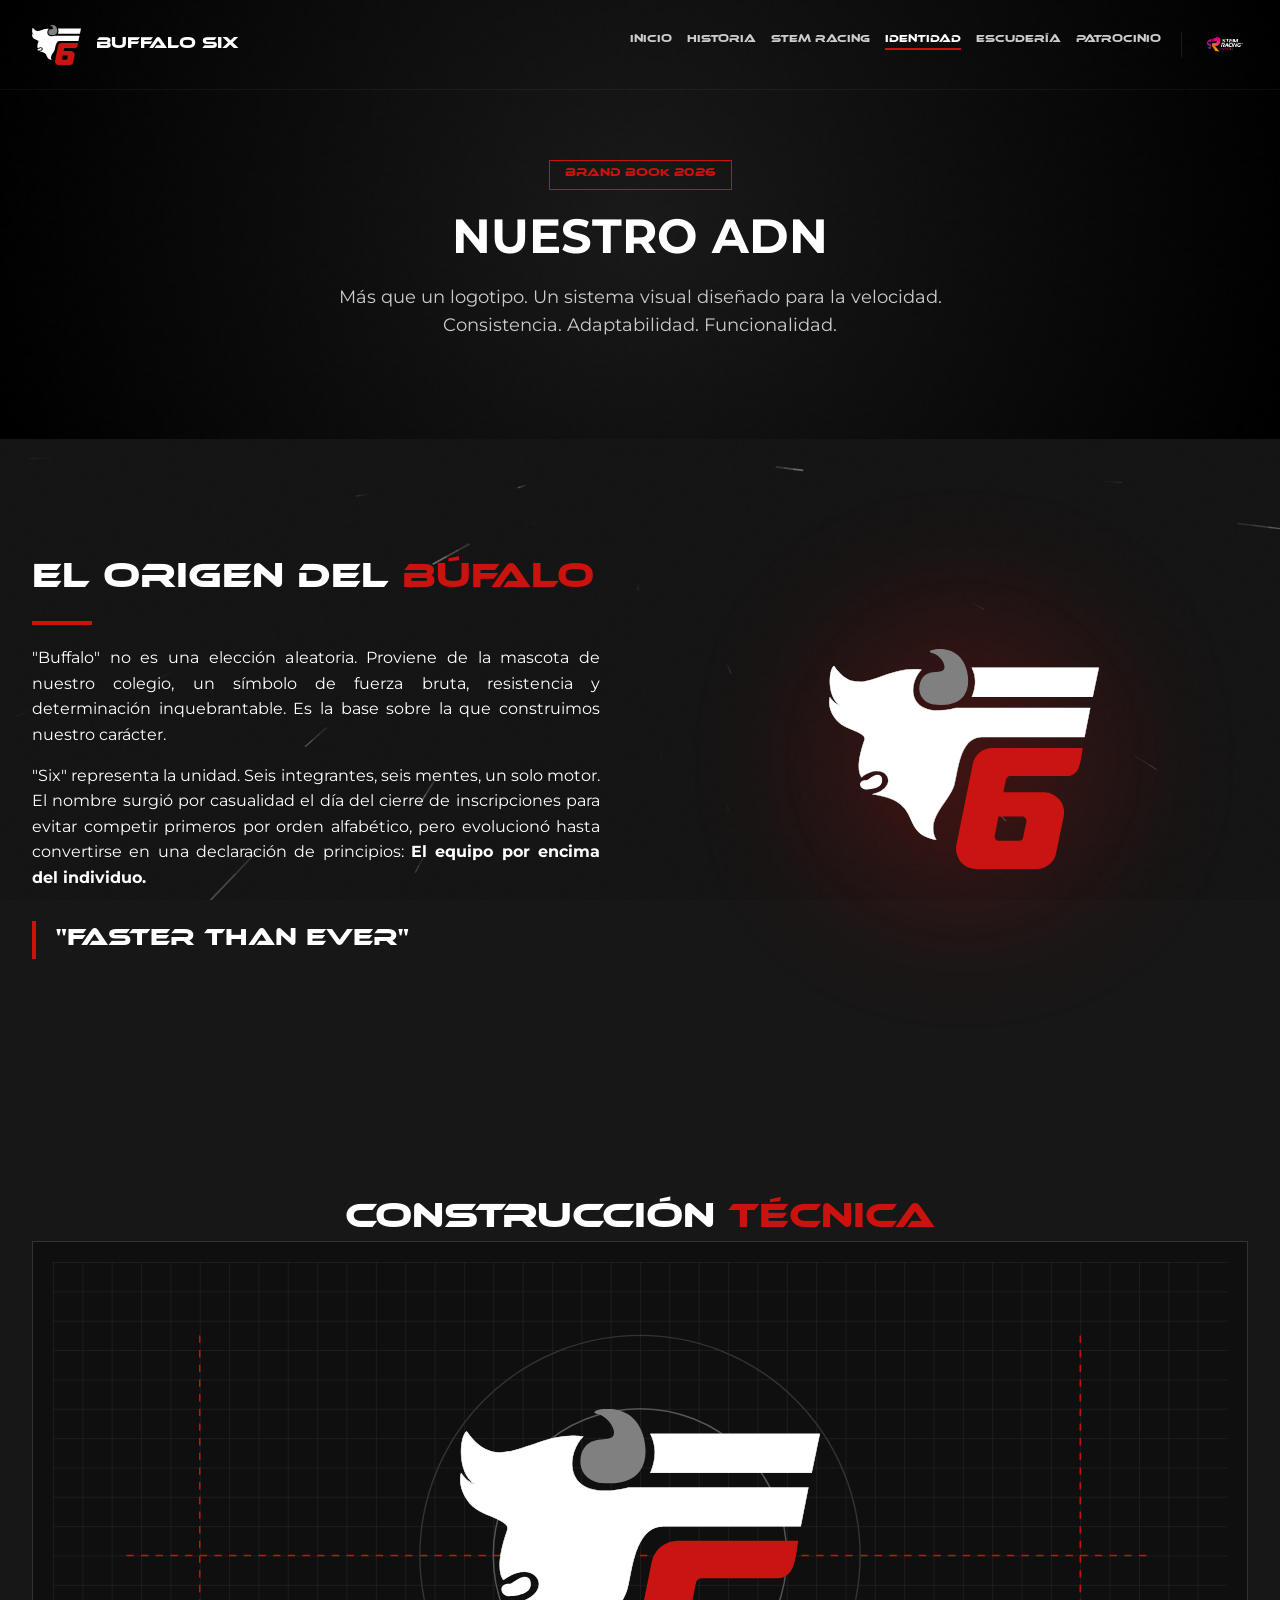
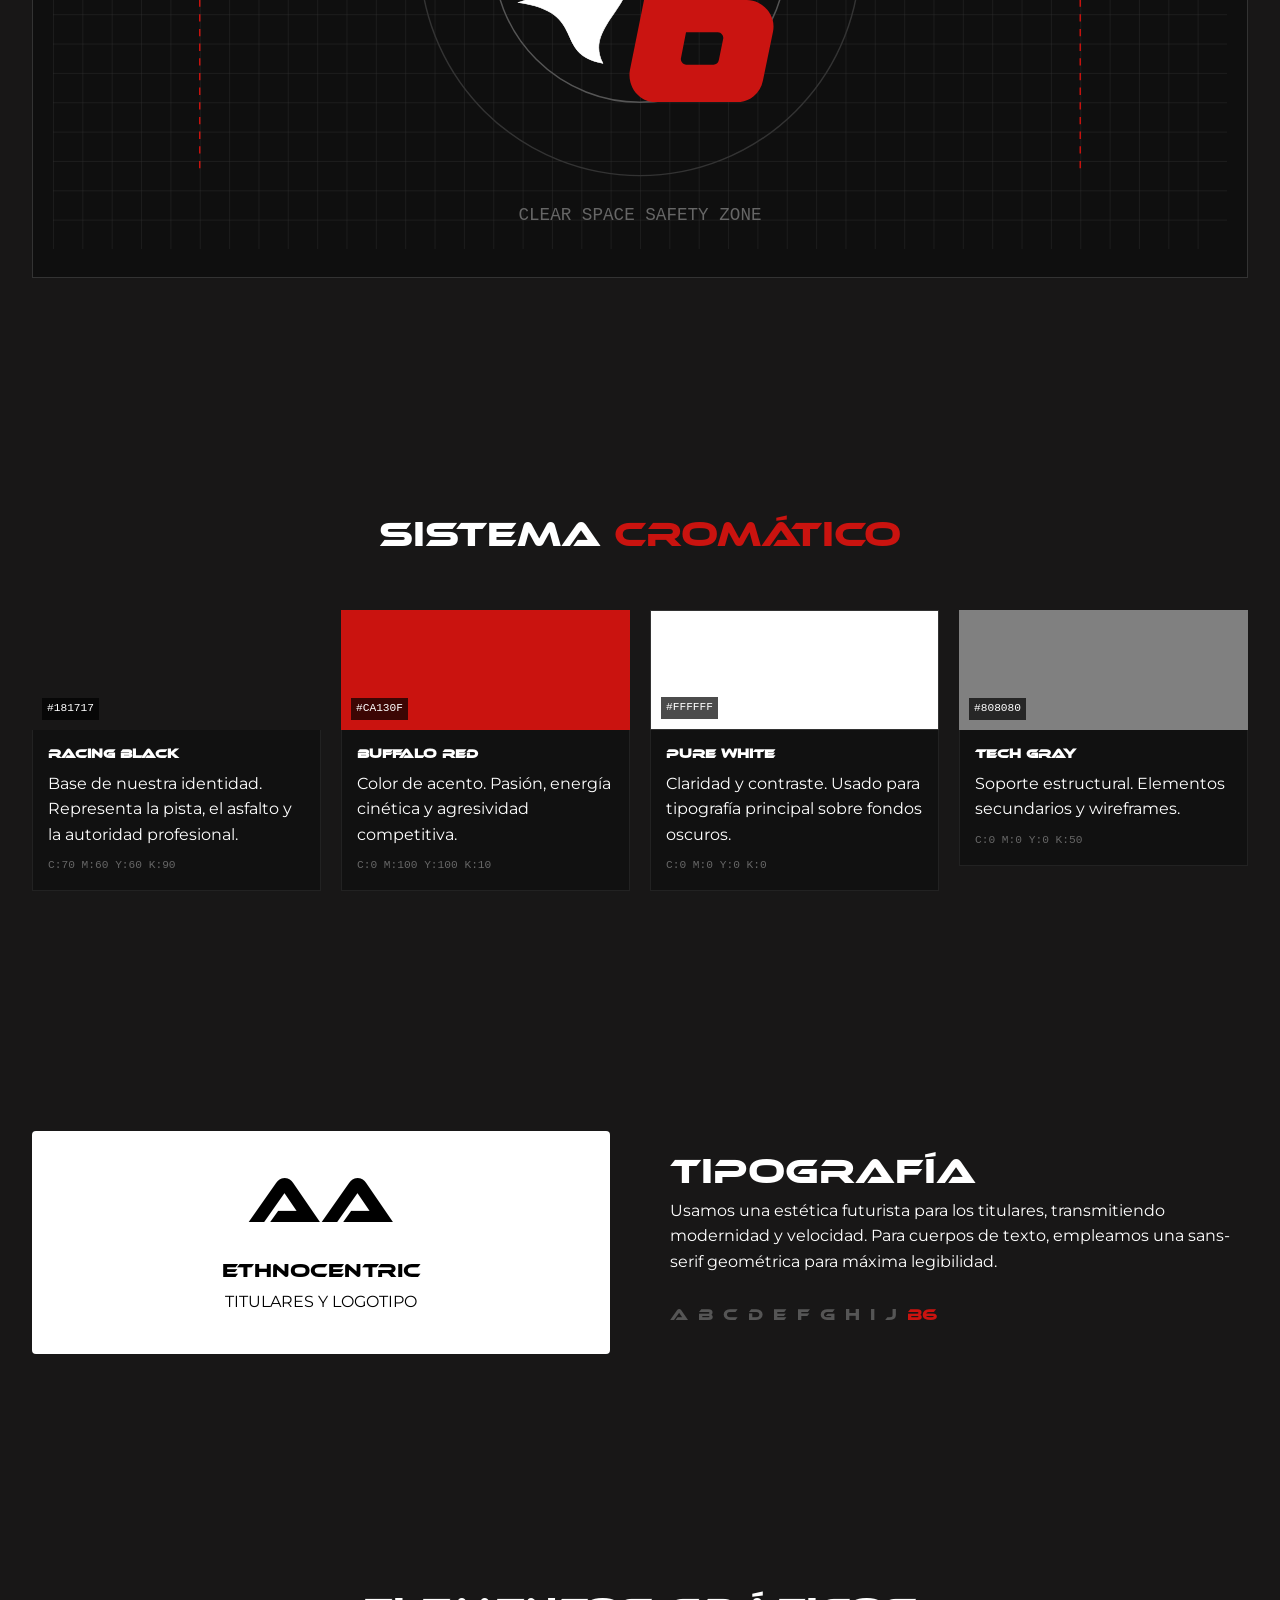
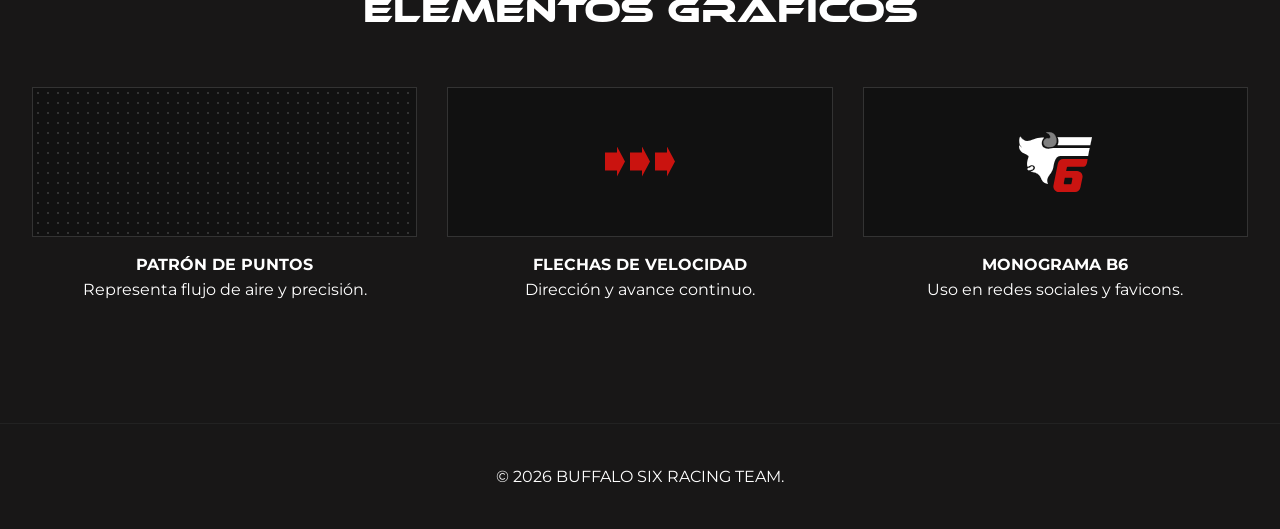
==== commit 8460577a: "Add files via upload" ====
--- a/identity.html
+++ b/identity.html
@@ -10,13 +10,12 @@
     <title>Identidad | Buffalo Six</title>
     <link rel="icon" type="image/svg+xml" href="Logo B6 Blanco Sin Fondo.svg" />
     <link
-      href="https://fonts.googleapis.com/css2?family=Montserrat:wght@200;300;400;500;600;700&family=Orbitron:wght@400;600;700;900&display=swap"
+      href="https://fonts.googleapis.com/css2?family=Montserrat:wght@200;300;400;500;600;700&display=swap"
       rel="stylesheet"
     />
     <link rel="stylesheet" href="style.css" />
   </head>
   <body class="subpage-body loading-state">
-    <!-- Preloader arreglado -->
     <div id="preloader">
       <div class="loader-container">
         <div class="loader-status">
@@ -40,10 +39,19 @@
         </a>
         <div class="nav-right">
           <ul class="nav-menu">
-            <!-- Spans añadidos para evitar el empalme visual -->
             <li class="nav-item">
               <a href="index.html" class="nav-link" data-text="INICIO"
                 ><span>INICIO</span></a
+              >
+            </li>
+            <li class="nav-item">
+              <a href="history.html" class="nav-link" data-text="HISTORIA"
+                ><span>HISTORIA</span></a
+              >
+            </li>
+            <li class="nav-item">
+              <a href="stem.html" class="nav-link" data-text="STEM RACING"
+                ><span>STEM RACING</span></a
               >
             </li>
             <li class="nav-item">
@@ -68,6 +76,15 @@
               >
             </li>
           </ul>
+
+          <a
+            href="https://stemracing.mx/"
+            target="_blank"
+            class="nav-stem-logo"
+          >
+            <img src="Full-Colour-Black_RGB-1024x476.png" alt="STEM Racing" />
+          </a>
+
           <div class="hamburger-wrap">
             <div class="hamburger" id="hamburger">
               <span class="line line-1"></span>
@@ -83,21 +100,26 @@
       <div class="mobile-menu-content">
         <nav class="mobile-nav-links">
           <a href="index.html" class="mobile-link"><span>01.</span> INICIO</a>
+          <a href="history.html" class="mobile-link"
+            ><span>02.</span> HISTORIA</a
+          >
+          <a href="stem.html" class="mobile-link"
+            ><span>03.</span> STEM RACING</a
+          >
           <a href="identity.html" class="mobile-link active"
-            ><span>02.</span> IDENTIDAD</a
+            ><span>04.</span> IDENTIDAD</a
           >
           <a href="index.html#team" class="mobile-link"
-            ><span>03.</span> ESCUDERÍA</a
+            ><span>05.</span> ESCUDERÍA</a
           >
           <a href="index.html#sponsors" class="mobile-link"
-            ><span>04.</span> PATROCINIO</a
+            ><span>06.</span> PATROCINIO</a
           >
         </nav>
       </div>
     </div>
 
     <main>
-      <!-- Identity Header -->
       <header class="section subpage-header">
         <div class="container">
           <div class="header-content center">
@@ -116,20 +138,21 @@
         <div class="header-grid-lines"></div>
       </header>
 
-      <!-- Brand Story -->
       <section class="section brand-story">
         <div class="container">
           <div class="story-layout">
             <div class="story-text" data-reveal="fade-right">
-              <h2 class="section-title">EL ORIGEN</h2>
+              <h2 class="section-title">
+                EL ORIGEN DEL <span class="text-red">BÚFALO</span>
+              </h2>
               <div class="title-separator"></div>
-              <p class="text-justify">
+              <p class="text-justify" style="margin-top: 20px">
                 "Buffalo" no es una elección aleatoria. Proviene de la mascota
                 de nuestro colegio, un símbolo de fuerza bruta, resistencia y
                 determinación inquebrantable. Es la base sobre la que
                 construimos nuestro carácter.
               </p>
-              <p class="text-justify">
+              <p class="text-justify" style="margin-top: 15px">
                 "Six" representa la unidad. Seis integrantes, seis mentes, un
                 solo motor. El nombre surgió por casualidad el día del cierre de
                 inscripciones para evitar competir primeros por orden
@@ -139,7 +162,6 @@
               </p>
               <blockquote class="brand-quote">"FASTER THAN EVER"</blockquote>
             </div>
-            <!-- Legacy box removido, reemplazado por logo brillante -->
             <div class="story-visual center" data-reveal="fade-left">
               <div class="brand-showcase">
                 <div class="glow-circle"></div>
@@ -154,14 +176,12 @@
         </div>
       </section>
 
-      <!-- Construction Grid -->
       <section class="section construction-section">
         <div class="container">
           <h2 class="section-title center">
             CONSTRUCCIÓN <span class="text-red">TÉCNICA</span>
           </h2>
           <div class="construction-display" data-reveal="zoom-in">
-            <!-- SVG Complex Grid Simulation -->
             <svg viewBox="0 0 800 400" class="construction-svg">
               <defs>
                 <pattern
@@ -248,14 +268,12 @@
         </div>
       </section>
 
-      <!-- Color Palette -->
       <section class="section color-section">
         <div class="container">
           <h2 class="section-title center">
             SISTEMA <span class="text-red">CROMÁTICO</span>
           </h2>
           <div class="color-grid-expanded">
-            <!-- Black -->
             <div class="color-item" data-reveal="fade-up">
               <div class="swatch" style="background-color: #181717">
                 <span class="hex">#181717</span>
@@ -270,7 +288,6 @@
               </div>
             </div>
 
-            <!-- Red -->
             <div class="color-item" data-reveal="fade-up" data-delay="100">
               <div class="swatch" style="background-color: #ca130f">
                 <span class="hex">#CA130F</span>
@@ -285,7 +302,6 @@
               </div>
             </div>
 
-            <!-- White -->
             <div class="color-item" data-reveal="fade-up" data-delay="200">
               <div
                 class="swatch"
@@ -303,7 +319,6 @@
               </div>
             </div>
 
-            <!-- Gray -->
             <div class="color-item" data-reveal="fade-up" data-delay="300">
               <div class="swatch" style="background-color: #808080">
                 <span class="hex">#808080</span>
@@ -318,13 +333,12 @@
         </div>
       </section>
 
-      <!-- Typography -->
       <section class="section typo-section">
         <div class="container">
           <div class="split-layout">
             <div class="typo-visual" data-reveal="fade-right">
               <div class="font-preview display-font">Aa</div>
-              <div class="font-name">ORBITRON / ETHNOCENTRIC</div>
+              <div class="font-name">ETHNOCENTRIC</div>
               <p class="font-use">TITULARES Y LOGOTIPO</p>
             </div>
             <div class="typo-details" data-reveal="fade-left">
@@ -345,7 +359,6 @@
         </div>
       </section>
 
-      <!-- Brand Elements -->
       <section class="section brand-assets">
         <div class="container">
           <h2 class="section-title center">ELEMENTOS GRÁFICOS</h2>
@@ -375,7 +388,6 @@
         </div>
       </section>
 
-      <!-- Footer -->
       <footer
         class="footer-simple"
         style="padding: 40px 0; border-top: 1px solid #222"
--- a/style.css
+++ b/style.css
@@ -1,8 +1,12 @@
-/* ==========================================================================
-   1. CORE VARIABLES & RESET
-   ========================================================================== */
+@font-face {
+    font-family: 'Ethnocentric';
+    src: url('ethnocentric.otf') format('opentype');
+    font-weight: normal;
+    font-style: normal;
+    font-display: swap;
+}
+
 :root {
-    /* Colors */
     --color-black: #181717;
     --color-black-soft: #1e1e1e;
     --color-black-deep: #0a0a0a;
@@ -12,16 +16,10 @@
     --color-gray-light: #CCCCCC;
     --color-gray-mid: #808080;
     --color-gray-dark: #373737;
-    
-    /* Typography */
-    --font-display: 'Orbitron', sans-serif;
+    --font-display: 'Ethnocentric', sans-serif;
     --font-body: 'Montserrat', sans-serif;
-    
-    /* Layout */
     --container-width: 1280px;
     --nav-height: 90px;
-    
-    /* Transitions */
     --ease-out: cubic-bezier(0.215, 0.61, 0.355, 1);
 }
 
@@ -59,9 +57,6 @@
 ul { list-style: none; }
 img { display: block; max-width: 100%; height: auto; }
 
-/* ==========================================================================
-   2. GLOBAL UTILITIES
-   ========================================================================== */
 .container {
     max-width: var(--container-width);
     margin: 0 auto;
@@ -83,7 +78,6 @@
 .mb-large { margin-bottom: 80px; }
 .mt-medium { margin-top: 40px; }
 
-/* Background FX */
 #warp-canvas {
     position: fixed;
     top: 0; left: 0; width: 100%; height: 100%;
@@ -102,10 +96,6 @@
     z-index: 1; pointer-events: none; opacity: 0.8;
 }
 
-/* ==========================================================================
-   3. COMPONENTS (Buttons, Loaders)
-   ========================================================================== */
-/* Preloader */
 #preloader {
     position: fixed; top: 0; left: 0; width: 100%; height: 100%;
     background: var(--color-black); z-index: 9999;
@@ -113,16 +103,15 @@
 }
 .loader-container { width: 300px; text-align: center; }
 .loader-logo { width: 80px; margin: 0 auto 20px; animation: pulse 2s infinite; }
-.loader-status { display: flex; justify-content: space-between; font-family: var(--font-display); font-size: 0.7rem; color: var(--color-gray-mid); margin-bottom: 5px; }
+.loader-status { display: flex; justify-content: space-between; font-family: var(--font-display); font-size: 0.6rem; color: var(--color-gray-mid); margin-bottom: 5px; }
 .loader-bar-bg { width: 100%; height: 2px; background: #333; position: relative; overflow: hidden; }
 .loader-bar-fill { height: 100%; width: 0%; background: var(--color-red); transition: width 0.1s linear; }
 .loader-meta { display: flex; justify-content: space-between; margin-top: 5px; font-family: monospace; font-size: 0.6rem; color: #444; }
 
-/* Buttons */
 .btn {
     display: inline-flex; align-items: center; justify-content: center;
-    padding: 16px 32px; font-family: var(--font-display); font-weight: 700;
-    text-transform: uppercase; font-size: 0.9rem; letter-spacing: 1px;
+    padding: 16px 32px; font-family: var(--font-display);
+    text-transform: uppercase; font-size: 0.8rem; letter-spacing: 1px;
     position: relative; overflow: hidden; cursor: pointer;
     clip-path: polygon(15px 0, 100% 0, 100% calc(100% - 15px), calc(100% - 15px) 100%, 0 100%, 0 15px);
     transition: all 0.3s ease;
@@ -136,17 +125,13 @@
 
 .btn-content { position: relative; z-index: 2; display: flex; align-items: center; gap: 10px; }
 
-/* Titles */
 .section-title {
-    font-family: var(--font-display); font-size: 3rem; font-weight: 900;
-    text-transform: uppercase; line-height: 1; letter-spacing: -1px;
-}
-.section-subtitle { display: block; font-family: var(--font-display); color: var(--color-red); font-size: 0.9rem; margin-bottom: 10px; letter-spacing: 2px; }
+    font-family: var(--font-display); font-size: 2.2rem; font-weight: normal; 
+    text-transform: uppercase; line-height: 1.2;
+}
+.section-subtitle { display: block; font-family: var(--font-display); color: var(--color-red); font-size: 0.8rem; margin-bottom: 10px; letter-spacing: 2px; }
 .title-separator { width: 60px; height: 4px; background: var(--color-red); margin-top: 20px; }
 
-/* ==========================================================================
-   4. NAVIGATION
-   ========================================================================== */
 .navbar {
     position: fixed; top: 0; left: 0; width: 100%; height: var(--nav-height);
     z-index: 1000; transition: all 0.4s var(--ease-out);
@@ -158,14 +143,15 @@
 .brand-logo { display: flex; align-items: center; gap: 15px; }
 .nav-img { height: 40px; }
 .brand-info { display: flex; flex-direction: column; line-height: 1; }
-.brand-name { font-family: var(--font-display); font-weight: 900; font-size: 1.2rem; }
+.brand-name { font-family: var(--font-display); font-size: 1rem; }
 .brand-tag { font-size: 0.6rem; color: var(--color-gray-mid); letter-spacing: 2px; }
 
-.nav-menu { display: flex; gap: 40px; }
+.nav-right { display: flex; align-items: center; }
+.nav-menu { display: flex; gap: 15px; }
 .nav-link {
-    font-family: var(--font-display); font-size: 0.8rem; color: var(--color-gray-light);
+    font-family: var(--font-display); font-size: 0.65rem; color: var(--color-gray-light);
     position: relative; display: inline-block; overflow: hidden;
-    height: 1.2rem; line-height: 1.2rem; /* Fixes overlap bug */
+    height: 1.2rem; line-height: 1.2rem;
 }
 .nav-link::before {
     content: attr(data-text); position: absolute; top: 0; left: 0; width: 100%; height: 100%;
@@ -177,7 +163,13 @@
 
 .nav-link.active { color: var(--color-white); border-bottom: 2px solid var(--color-red); }
 
-/* Hamburger Menu fix for Desktop */
+.nav-stem-logo { 
+    display: flex; align-items: center; 
+    margin-left: 20px; border-left: 1px solid rgba(255,255,255,0.1); padding-left: 20px; 
+}
+.nav-stem-logo img { height: 25px; transition: transform 0.3s ease; }
+.nav-stem-logo:hover img { transform: scale(1.05); }
+
 .hamburger-wrap { display: none; }
 .hamburger { width: 30px; height: 20px; position: relative; cursor: pointer; z-index: 1002; }
 .line { position: absolute; width: 100%; height: 2px; background: #fff; transition: 0.4s; }
@@ -185,7 +177,6 @@
 .hamburger.active .line-1 { transform: rotate(45deg); top: 9px; }
 .hamburger.active .line-2 { transform: rotate(-45deg); bottom: 9px; }
 
-/* Mobile Menu */
 .mobile-menu-overlay {
     position: fixed; top: 0; left: 0; width: 100%; height: 100vh;
     z-index: 1001; pointer-events: none;
@@ -205,13 +196,10 @@
 .mobile-menu-overlay.active .mobile-menu-content { transform: translateX(0); }
 
 .mobile-nav-links { display: flex; flex-direction: column; gap: 20px; }
-.mobile-link { font-family: var(--font-display); font-size: 2rem; font-weight: 700; color: #555; transition: 0.3s; }
-.mobile-link span { font-size: 1rem; color: var(--color-red); margin-right: 10px; }
+.mobile-link { font-family: var(--font-display); font-size: 1.2rem; color: #555; transition: 0.3s; }
+.mobile-link span { font-size: 0.8rem; color: var(--color-red); margin-right: 10px; }
 .mobile-link:hover, .mobile-link.active { color: #fff; padding-left: 10px; }
 
-/* ==========================================================================
-   5. HERO SECTION
-   ========================================================================== */
 .hero-section {
     height: 100vh; display: flex; align-items: center; justify-content: center;
     padding-top: var(--nav-height);
@@ -220,10 +208,10 @@
 
 .hero-meta { margin-bottom: 30px; display: flex; gap: 15px; }
 .season-badge, .location-badge {
-    border: 1px solid var(--color-gray-dark); padding: 5px 12px; font-family: var(--font-display); font-size: 0.8rem; color: var(--color-gray-light);
-}
-
-.hero-title { font-size: 6rem; font-weight: 900; line-height: 0.9; margin-bottom: 40px; font-family: var(--font-display); }
+    border: 1px solid var(--color-gray-dark); padding: 5px 12px; font-family: var(--font-display); font-size: 0.7rem; color: var(--color-gray-light);
+}
+
+.hero-title { font-size: 4.5rem; line-height: 1.1; margin-bottom: 40px; font-family: var(--font-display); }
 .hero-title .text-red { -webkit-text-fill-color: var(--color-red); }
 .hero-description { font-size: 1.1rem; color: #aaa; max-width: 500px; margin-bottom: 50px; border-left: 2px solid #333; padding-left: 20px; }
 
@@ -245,23 +233,40 @@
     position: absolute; top: 6px; left: 50%; transform: translateX(-50%);
     animation: scrollMouse 2s infinite;
 }
-.scroll-txt { font-family: var(--font-display); font-size: 0.7rem; letter-spacing: 2px; opacity: 0.5; }
-
-/* Stats Ticker */
+.scroll-txt { font-family: var(--font-display); font-size: 0.6rem; letter-spacing: 2px; opacity: 0.5; }
+
+.current-sponsors-section { background: #0a0a0a; padding: 100px 0; border-bottom: 1px solid #1a1a1a; }
+.sponsors-display { display: flex; flex-direction: column; align-items: center; gap: 50px; margin-top: 50px; }
+
+.sponsor-plate {
+    background: radial-gradient(circle at center, #222 0%, #111 100%);
+    border: 1px solid #333;
+    border-radius: 15px;
+    display: flex;
+    align-items: center;
+    justify-content: center;
+    padding: 20px;
+    transition: transform 0.3s ease;
+}
+.sponsor-plate:hover { transform: translateY(-5px); border-color: var(--color-red); }
+
+.main-sponsor.sponsor-plate { height: 160px; width: 300px; }
+.main-sponsor img { height: 130px; width: auto; max-width: 100%; object-fit: contain; }
+
+.secondary-sponsors { display: flex; gap: 30px; flex-wrap: wrap; justify-content: center; align-items: center; }
+.secondary-sponsors .sponsor-plate { height: 120px; width: 220px; }
+.secondary-sponsors img { height: 100px; width: auto; max-width: 100%; object-fit: contain; }
+
 .stats-ticker-section { padding: 20px 0; background: var(--color-red); transform: skewY(-2deg); margin: -50px 0 50px; border-top: 2px solid #fff; border-bottom: 2px solid #fff; z-index: 5; }
 .ticker-wrap { overflow: hidden; white-space: nowrap; }
 .ticker { display: inline-block; animation: marquee 20s linear infinite; }
-.ticker-item { display: inline-block; padding: 0 40px; font-family: var(--font-display); font-weight: 900; font-size: 1.5rem; text-transform: uppercase; }
+.ticker-item { display: inline-block; padding: 0 40px; font-family: var(--font-display); font-size: 1.2rem; }
 .ticker-item.separator { color: #000; }
 
-/* ==========================================================================
-   6. TEAM SECTION
-   ========================================================================== */
 .team-grid { display: grid; grid-template-columns: repeat(3, 1fr); gap: 30px; margin-top: 60px; }
 .member-card { background: #1a1a1a; transition: transform 0.4s ease; cursor: pointer; }
 .member-card:hover { transform: translateY(-10px); }
 
-/* Ajuste de Fotos del Equipo - Sin Overlay Oscuro y con fondo gris brillante */
 .member-visual { 
     height: 350px; 
     background: radial-gradient(circle at center, #2e2e2e 0%, #161616 100%); 
@@ -283,11 +288,10 @@
 
 .member-content { padding: 30px; border-bottom: 3px solid transparent; transition: 0.3s; background: #1a1a1a; position: relative; z-index: 3;}
 .member-card:hover .member-content { border-bottom-color: var(--color-red); }
-.member-role { font-family: var(--font-display); color: var(--color-red); font-size: 0.7rem; letter-spacing: 1px; display: block; margin-bottom: 10px; }
-.member-name { font-family: var(--font-display); font-size: 1.5rem; line-height: 1.1; margin-bottom: 15px; }
+.member-role { font-family: var(--font-display); color: var(--color-red); font-size: 0.6rem; letter-spacing: 1px; display: block; margin-bottom: 10px; }
+.member-name { font-family: var(--font-display); font-size: 1.2rem; line-height: 1.3; margin-bottom: 15px; }
 .member-bio { font-size: 0.9rem; color: #888; }
 
-/* Timeline */
 .timeline { position: relative; max-width: 800px; margin: 0 auto; }
 .timeline::before { content: ''; position: absolute; top: 0; left: 50%; width: 2px; height: 100%; background: #333; transform: translateX(-50%); }
 .timeline-item { width: 50%; padding: 0 40px; margin-bottom: 50px; position: relative; }
@@ -296,16 +300,12 @@
 .timeline-item::after { content: ''; width: 16px; height: 16px; background: #111; border: 2px solid var(--color-red); border-radius: 50%; position: absolute; top: 0; }
 .timeline-item:nth-child(odd)::after { right: -10px; }
 .timeline-item:nth-child(even)::after { left: -10px; }
-.phase { font-family: var(--font-display); color: var(--color-red); font-size: 0.8rem; margin-bottom: 5px; display: block; }
-.timeline-content h3 { font-family: var(--font-display); font-size: 1.2rem; margin-bottom: 10px; }
+.phase { font-family: var(--font-display); color: var(--color-red); font-size: 0.7rem; margin-bottom: 5px; display: block; }
+.timeline-content h3 { font-family: var(--font-display); font-size: 1rem; margin-bottom: 10px; }
 .timeline-content p { font-size: 0.9rem; color: #aaa; }
 
-/* ==========================================================================
-   7. SPONSORSHIP SECTION (Paquetes Flexbox Alineados)
-   ========================================================================== */
 .sponsorship-section { background: #080808; border-top: 1px solid #222; }
 
-/* Estructura Flexbox para que se centren los de la fila de abajo */
 .packages-grid {
     display: flex;
     flex-wrap: wrap;
@@ -322,13 +322,12 @@
     transition: transform 0.3s, border-color 0.3s;
     position: relative;
     overflow: hidden;
-    flex: 1 1 calc(33.333% - 30px); /* Toman 1/3 del espacio */
+    flex: 1 1 calc(33.333% - 30px);
     min-width: 320px;
-    max-width: 400px; /* Evita que los dos de abajo se estiren demasiado */
+    max-width: 400px; 
 }
 .package-card:hover { transform: translateY(-10px); }
 
-/* Borde superior de color por paquete */
 .package-card::before { content: ''; position: absolute; top: 0; left: 0; width: 100%; height: 5px; }
 .package-plata::before { background: #C0C0C0; }
 .package-oro::before { background: #FFD700; }
@@ -336,59 +335,50 @@
 .package-platino::before { background: #E5E4E2; }
 .package-vip::before { background: var(--color-red); }
 
-/* Nombres de los paquetes */
-.package-card h3 { font-family: var(--font-display); font-size: 1.5rem; margin-bottom: 10px; text-transform: uppercase; letter-spacing: 1px;}
+.package-card h3 { font-family: var(--font-display); font-size: 1.3rem; margin-bottom: 10px; letter-spacing: 1px;}
 .package-plata h3 { color: #C0C0C0; }
 .package-oro h3 { color: #FFD700; }
 .package-diamante h3 { color: #00FFFF; }
 .package-platino h3 { color: #E5E4E2; }
 .package-vip h3 { color: var(--color-red); }
 
-/* Precio */
-.package-price { font-family: var(--font-display); font-size: 1.6rem; font-weight: 900; margin-bottom: 25px; color: #fff; }
-
-/* Lista de beneficios */
+.package-price { font-family: var(--font-display); font-size: 1.3rem; margin-bottom: 25px; color: #fff; }
+
 .package-card ul { list-style: none; margin: 0; padding: 0; }
 .package-card li { font-size: 0.9rem; color: #ccc; margin-bottom: 15px; padding-left: 20px; position: relative; line-height: 1.4; }
 .package-card li::before { content: '✓'; position: absolute; left: 0; color: var(--color-red); font-weight: bold; }
 
-/* ==========================================================================
-   8. IDENTITY PAGE STYLES
-   ========================================================================== */
-.subpage-header { padding-top: 150px; text-align: center; background: radial-gradient(circle at center, #1a1a1a 0%, #000 100%); }
-.page-tag { display: inline-block; border: 1px solid var(--color-red); color: var(--color-red); padding: 5px 15px; font-family: var(--font-display); font-size: 0.8rem; margin-bottom: 20px; }
-.page-title { font-size: 5rem; margin-bottom: 20px; position: relative; }
-.page-lead { font-size: 1.2rem; color: #ccc; max-width: 700px; margin: 0 auto; }
+.subpage-header { padding: 160px 0 100px; text-align: center; background: radial-gradient(circle at center, #1a1a1a 0%, #000 100%); }
+.header-content { display: flex; flex-direction: column; align-items: center; gap: 20px; }
+.page-tag { display: inline-block; border: 1px solid var(--color-red); color: var(--color-red); padding: 5px 15px; font-family: var(--font-display); font-size: 0.7rem; }
+.page-title { font-size: 3rem; line-height: 1.1; margin-bottom: 0; }
+.page-lead { font-size: 1.1rem; color: #ccc; max-width: 700px; margin: 0 auto; }
 
 .story-layout { display: grid; grid-template-columns: 1fr 1fr; gap: 80px; align-items: center; }
-.brand-quote { font-family: var(--font-display); font-size: 2rem; color: #fff; margin-top: 30px; border-left: 4px solid var(--color-red); padding-left: 20px; }
-
-/* Brand Showcase en lugar de Logo Evolution (Legacy Removido) */
+.brand-quote { font-family: var(--font-display); font-size: 1.5rem; color: #fff; margin-top: 30px; border-left: 4px solid var(--color-red); padding-left: 20px; }
+
 .brand-showcase { position: relative; display: flex; align-items: center; justify-content: center; height: 350px; }
 .glow-circle { position: absolute; width: 250px; height: 250px; background: var(--color-red); border-radius: 50%; filter: blur(80px); opacity: 0.3; animation: pulse 4s infinite; }
 .hero-logo-large { position: relative; z-index: 2; max-height: 220px; transition: 0.4s; }
 .brand-showcase:hover .hero-logo-large { transform: scale(1.05); }
 
-/* Construction SVG */
 .construction-display { background: #0f0f0f; border: 1px solid #333; padding: 20px; }
 .construction-svg { width: 100%; height: auto; }
 
-/* Color Grid */
 .color-grid-expanded { display: grid; grid-template-columns: repeat(4, 1fr); gap: 20px; margin-top: 50px; }
 .swatch { height: 120px; position: relative; display: flex; align-items: flex-end; padding: 10px; }
 .hex { background: rgba(0,0,0,0.7); color: #fff; padding: 2px 5px; font-size: 0.7rem; font-family: monospace; }
 .color-desc { padding: 15px; background: #111; border: 1px solid #222; border-top: none; }
-.color-desc h3 { font-family: var(--font-display); font-size: 0.9rem; margin-bottom: 5px; }
+.color-desc h3 { font-family: var(--font-display); font-size: 0.8rem; margin-bottom: 5px; }
 .cmyk-values { font-size: 0.7rem; color: #666; margin-top: 10px; font-family: monospace; }
 
-/* Typography */
 .split-layout { display: grid; grid-template-columns: 1fr 1fr; gap: 60px; align-items: center; }
 .typo-visual { background: #fff; color: #000; padding: 40px; text-align: center; border-radius: 4px; }
-.font-preview { font-family: var(--font-display); font-size: 6rem; line-height: 1; font-weight: 900; }
-.alphabet-grid { display: flex; flex-wrap: wrap; gap: 10px; margin-top: 30px; font-family: var(--font-display); font-size: 1.2rem; color: #555; }
-.alphabet-grid .highlight { color: var(--color-red); font-weight: 900; }
-
-/* Assets Grid */
+.font-preview { font-family: var(--font-display); font-size: 4rem; line-height: 1.2; }
+.font-name { font-family: var(--font-display); font-size: 1.2rem; margin-top: 10px; }
+.alphabet-grid { display: flex; flex-wrap: wrap; gap: 10px; margin-top: 30px; font-family: var(--font-display); font-size: 1rem; color: #555; }
+.alphabet-grid .highlight { color: var(--color-red); }
+
 .assets-grid { display: grid; grid-template-columns: repeat(3, 1fr); gap: 30px; margin-top: 50px; }
 .asset-card { text-align: center; }
 .asset-preview { height: 150px; background: #111; border: 1px solid #333; margin-bottom: 15px; display: flex; align-items: center; justify-content: center; }
@@ -397,30 +387,38 @@
 .arrow-shape { width: 20px; height: 30px; background: var(--color-red); clip-path: polygon(0 20%, 60% 20%, 60% 0, 100% 50%, 60% 100%, 60% 80%, 0 80%); }
 .logo-preview img { height: 60px; }
 
-/* ==========================================================================
-   9. FOOTER & ANIMATIONS
-   ========================================================================== */
 .footer { background: #050505; border-top: 1px solid #222; padding: 80px 0 20px; }
 .footer-top { display: grid; grid-template-columns: 1.5fr 1fr 1fr 1fr; gap: 40px; margin-bottom: 60px; }
 .footer-brand img { width: 150px; margin-bottom: 20px; }
 .footer-brand p { color: #666; font-size: 0.9rem; max-width: 300px; }
-.footer h4 { font-family: var(--font-display); font-size: 1rem; color: #fff; margin-bottom: 20px; }
+.footer h4 { font-family: var(--font-display); font-size: 0.9rem; color: #fff; margin-bottom: 20px; }
 .footer ul li { margin-bottom: 10px; }
 .footer a { color: #888; font-size: 0.9rem; }
 .footer a:hover { color: var(--color-red); }
 .social-icons-footer { display: flex; gap: 15px; margin-top: 20px; }
 .social-icons-footer a { width: 24px; height: 24px; display: block; color: #fff; }
-.stem-logo { width: 120px; opacity: 0.7; transition: 0.3s; }
-.stem-logo:hover { opacity: 1; }
+
+.stem-logo { 
+    width: 140px;
+    transition: transform 0.3s; 
+}
+.stem-logo:hover { transform: scale(1.05); }
+
 .footer-bottom { border-top: 1px solid #222; padding-top: 20px; display: flex; justify-content: space-between; font-size: 0.8rem; color: #444; }
 
-/* Keyframes */
+.big-glitch {
+    display: inline-block;
+    transition: transform 0.4s cubic-bezier(0.25, 1, 0.5, 1);
+}
+.big-glitch:hover {
+    transform: scale(1.03);
+}
+
 @keyframes spin { 100% { transform: rotate(360deg); } }
 @keyframes scrollMouse { 0% { top: 6px; opacity: 1; } 100% { top: 20px; opacity: 0; } }
 @keyframes marquee { 0% { transform: translateX(0); } 100% { transform: translateX(-50%); } }
 @keyframes pulse { 0% { transform: scale(1); opacity: 1; } 50% { transform: scale(1.05); opacity: 0.7; } 100% { transform: scale(1); opacity: 1; } }
 
-/* Media Queries */
 @media (max-width: 1024px) {
     .hero-container { grid-template-columns: 1fr; text-align: center; }
     .hero-visual-abstract { display: none; }
@@ -429,11 +427,12 @@
     .story-layout, .split-layout { grid-template-columns: 1fr; }
     .packages-grid { flex-direction: column; align-items: center; }
     .package-card { max-width: 100%; width: 100%; }
+    .nav-stem-logo { display: none; }
 }
 @media (max-width: 768px) {
     .nav-menu { display: none; } 
     .hamburger-wrap { display: block; }
-    .hero-title { font-size: 3.5rem; }
+    .hero-title { font-size: 2.8rem; }
     .footer-top { grid-template-columns: 1fr; text-align: center; }
     .social-icons-footer { justify-content: center; }
     .team-grid, .color-grid-expanded, .assets-grid { grid-template-columns: 1fr; }
@@ -441,10 +440,7 @@
     .timeline-item { width: 100%; padding-left: 60px; padding-right: 0; text-align: left !important; }
     .timeline-item:nth-child(even), .timeline-item:nth-child(odd) { left: 0; }
     .timeline-item::after { left: 11px !important; }
-}
-
-/* Animations Reveal */
-[data-reveal] { opacity: 0; transition: 1s cubic-bezier(0.2, 0.8, 0.2, 1); }
-[data-reveal="fade-up"] { transform: translateY(50px); }[data-reveal="fade-down"] { transform: translateY(-50px); }[data-reveal="fade-right"] { transform: translateX(-50px); }[data-reveal="fade-left"] { transform: translateX(50px); }
-[data-reveal="zoom-in"] { transform: scale(0.9); }
+    .secondary-sponsors { flex-direction: column; gap: 20px; }
+}
+[data-reveal] { opacity: 0; transition: 1s cubic-bezier(0.2, 0.8, 0.2, 1); }[data-reveal="fade-up"] { transform: translateY(50px); }[data-reveal="fade-down"] { transform: translateY(-50px); }[data-reveal="fade-right"] { transform: translateX(-50px); }[data-reveal="fade-left"] { transform: translateX(50px); }[data-reveal="zoom-in"] { transform: scale(0.9); }
 .reveal-active { opacity: 1; transform: translate(0) scale(1); }
